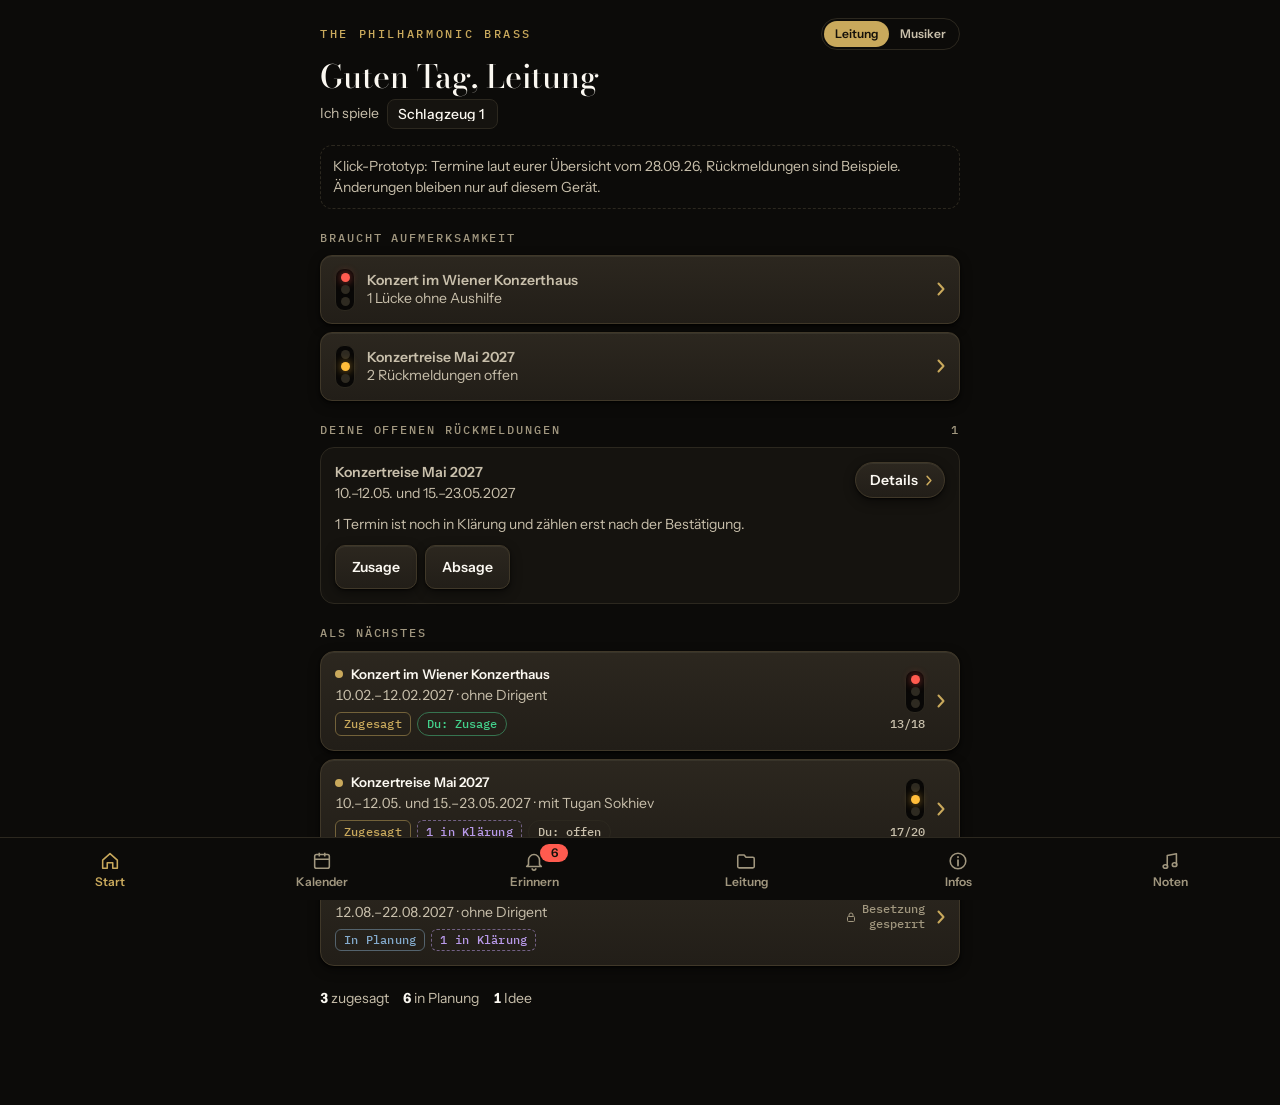
==== index.html @ 1fa4d4c0 "Release v7: Login-Beta unter /beta/, Service Worker lässt Beta unberührt - beta/: Ensemble-App mit A" ====
<!doctype html>
<html lang="de">
<head>
<meta charset="utf-8">
<meta name="viewport" content="width=device-width,initial-scale=1,viewport-fit=cover">
<meta name="theme-color" content="#0c0b09">
<meta name="apple-mobile-web-app-capable" content="yes">
<meta name="mobile-web-app-capable" content="yes">
<meta name="apple-mobile-web-app-status-bar-style" content="black-translucent">
<meta name="apple-mobile-web-app-title" content="TPB">
<link rel="manifest" href="manifest.webmanifest?v=3">
<link rel="apple-touch-icon" href="apple-touch-icon.png?v=3">
<link rel="apple-touch-icon" sizes="180x180" href="apple-touch-icon.png?v=3">
<link rel="apple-touch-icon-precomposed" sizes="180x180" href="apple-touch-icon.png?v=3">
<link rel="icon" type="image/png" sizes="192x192" href="icon-192.png?v=3">
<style>:root{color-scheme:dark;padding-top:env(safe-area-inset-top,0px);padding-bottom:env(safe-area-inset-bottom,0px)}body{margin:0;font:14px system-ui}img{max-width:100%}[hidden]{display:none!important}</style>
<title>TPB Ensemble</title>
<meta name="claude:viewport-fit-sides" content="cover">
<link rel="preconnect" href="https://fonts.googleapis.com">
<link rel="preconnect" href="https://fonts.gstatic.com" crossorigin>
<link rel="stylesheet" href="https://fonts.googleapis.com/css2?family=Bodoni+Moda:ital,opsz,wght@0,6..96,500;0,6..96,700;1,6..96,500&family=IBM+Plex+Mono:wght@500&family=Instrument+Sans:wght@400;500;600&display=swap">
</head>
<body>
<style>
/* Layout: a phone app shell. Large Bodoni title at the top, content as quiet bands,
   a fixed tab bar at the bottom. Gold marks what is fixed, blue what is planned,
   violet what is still in Klärung and locked. Single dark look on purpose: TPB is gold on black. */
:root {
  color-scheme: dark;
  --ink: #0c0b09;
  --band: #15130f;
  --raise: #1d1a15;
  --housing: #080706;
  --rule: #2c281f;
  --text: #fbf8f1;
  --muted: #c8bfab;
  --faint: #a1977f;
  --gold: #c9a95c;
  --gold-hi: #d8ae3d;
  --on-gold: #15110a;
  --plan: #84abcd;
  --idee: #b3aa97;
  --klaer: #b99aea;
  --st-rot: #ff5b4f;
  --st-gelb: #ffbd3a;
  --st-gruen: #43d18c;
  --lamp-off: #2e2a21;
  --scrim: rgba(5, 4, 3, 0.72);
  --font-display: "Bodoni Moda", "Bodoni 72", Didot, Georgia, serif;
  --font-ui: "Instrument Sans", system-ui, -apple-system, "Segoe UI", sans-serif;
  --font-data: "IBM Plex Mono", ui-monospace, "SF Mono", Menlo, monospace;
  --step--2: 0.75rem;
  --step--1: 0.875rem;
  --step-0: 1rem;
  --step-1: 1.125rem;
  --step-2: 1.5rem;
  --step-3: 2rem;
}
html, body { background: var(--ink); }
body {
  color: var(--text);
  font-family: var(--font-ui);
  font-size: var(--step-0);
  line-height: 1.5;
  padding-left: max(16px, env(safe-area-inset-left, 0px));
  padding-right: max(16px, env(safe-area-inset-right, 0px));
  padding-block: 0 calc(88px + env(safe-area-inset-bottom, 0px));
  -webkit-font-smoothing: antialiased;
  -webkit-tap-highlight-color: transparent;
}
body::before { content: ""; position: fixed; inset: 0 0 auto; height: env(safe-area-inset-top, 0px); z-index: 10; background: var(--ink); }
.wrap { max-width: 40rem; margin-inline: auto; }
a { color: var(--gold-hi); text-underline-offset: 2px; }
button { font-family: inherit; }
:focus-visible { outline: 2px solid var(--gold); outline-offset: 2px; }

/* Top */
.top { display: grid; gap: 4px; padding-block: 18px 6px; }
.top-row { display: flex; align-items: center; justify-content: space-between; gap: 12px; }
.eyebrow { margin: 0; font: 500 var(--step--2)/1.2 var(--font-data); letter-spacing: 0.22em; text-transform: uppercase; color: var(--gold); }
.roles { display: inline-flex; padding: 2px; border: 1px solid var(--rule); border-radius: 999px; }
.roles button { appearance: none; border: 0; background: none; color: var(--muted); font: 600 0.75rem/1 var(--font-ui); padding: 7px 11px; border-radius: 999px; cursor: pointer; }
.roles button[aria-pressed="true"] { background: var(--gold); color: var(--on-gold); }
.top h1 { margin: 6px 0 0; font-family: var(--font-display); font-weight: 500; font-size: var(--step-3); line-height: 1.08; text-wrap: balance; }
.me { display: flex; align-items: center; gap: 8px; color: var(--muted); font-size: var(--step--1); }
.me select { appearance: none; border: 1px solid var(--rule); border-radius: 8px; background: var(--band); color: var(--text); font: 500 var(--step--1)/1 var(--font-ui); padding: 7px 10px; }
.back { appearance: none; border: 0; background: none; color: var(--gold); font: 600 var(--step--1)/1 var(--font-ui); padding: 8px 0; cursor: pointer; justify-self: start; }

/* Blocks */
.screen { display: grid; gap: 22px; padding-block: 10px 8px; }
.sec { display: grid; gap: 10px; }
.sec-h { margin: 0; display: flex; align-items: baseline; justify-content: space-between; gap: 10px; font: 500 var(--step--2)/1.2 var(--font-data); letter-spacing: 0.16em; text-transform: uppercase; color: var(--faint); }
.note { margin: 0; color: var(--muted); font-size: var(--step--1); }
.banner { margin: 0; padding: 10px 12px; border: 1px dashed var(--rule); border-radius: 12px; color: var(--muted); font-size: var(--step--1); }
.tally { margin: 0; display: flex; flex-wrap: wrap; gap: 6px 14px; color: var(--muted); font-size: var(--step--1); }
.tally b { color: var(--text); font-variant-numeric: tabular-nums; }

/* Chips and dots */
.dot { display: inline-block; width: 8px; height: 8px; border-radius: 50%; flex: none; }
.dot.zugesagt { background: var(--gold); }
.dot.planung { background: var(--plan); }
.dot.idee { background: transparent; border: 1.5px solid var(--idee); width: 7px; height: 7px; }
.dot.klaer { background: var(--klaer); }
.chip { display: inline-flex; align-items: center; gap: 6px; padding: 4px 8px; border-radius: 6px; border: 1px solid var(--rule); font: 500 var(--step--2)/1 var(--font-data); letter-spacing: 0.02em; color: var(--muted); white-space: nowrap; }
.chip.zugesagt { color: var(--gold); border-color: color-mix(in srgb, var(--gold) 45%, var(--rule)); }
.chip.planung { color: var(--plan); border-color: color-mix(in srgb, var(--plan) 45%, var(--rule)); }
.chip.idee { color: var(--idee); border-style: dashed; }
.chip.klaer { color: var(--klaer); border-color: color-mix(in srgb, var(--klaer) 50%, var(--rule)); border-style: dashed; }
.legend { margin: 0; padding: 0; list-style: none; display: flex; flex-wrap: wrap; gap: 6px 14px; color: var(--muted); font-size: 0.75rem; }
.legend li { display: inline-flex; align-items: center; gap: 6px; }

/* Ampel (shared look with the To-do-Map) */
.housing { display: inline-grid; gap: 3px; justify-items: center; width: 18px; padding: 4px 0; border-radius: 9px; background: var(--housing); border: 1px solid var(--rule); flex: none; }
.lamp { width: 9px; height: 9px; border-radius: 50%; background: var(--lamp-off); }
.housing.rot .l-rot { background: var(--st-rot); box-shadow: 0 0 8px color-mix(in srgb, var(--st-rot) 65%, transparent); }
.housing.gelb .l-gelb { background: var(--st-gelb); box-shadow: 0 0 8px color-mix(in srgb, var(--st-gelb) 65%, transparent); }
.housing.gruen .l-gruen { background: var(--st-gruen); box-shadow: 0 0 8px color-mix(in srgb, var(--st-gruen) 65%, transparent); }
.housing.big { width: 26px; gap: 5px; padding: 6px 0; border-radius: 13px; }
.housing.big .lamp { width: 13px; height: 13px; }

/* Project cards */
.list { display: grid; gap: 8px; }
.pcard {
  appearance: none; width: 100%; text-align: left; color: inherit; cursor: pointer;
  display: grid; grid-template-columns: minmax(0, 1fr) auto; gap: 12px; align-items: center;
  padding: 14px; background: var(--band); border: 1px solid var(--rule); border-radius: 14px;
}
.pcard.s-idee { background: transparent; border-style: dashed; }
.pc-title { display: flex; align-items: center; gap: 8px; font-weight: 600; line-height: 1.3; }
.pc-date { display: block; margin-top: 3px; color: var(--muted); font-size: var(--step--1); font-variant-numeric: tabular-nums; }
.pc-tags { display: flex; flex-wrap: wrap; gap: 6px; margin-top: 8px; }
.pc-side { display: grid; justify-items: end; gap: 4px; color: var(--muted); font: 500 0.75rem/1.2 var(--font-data); font-variant-numeric: tabular-nums; text-align: right; }
.lock { display: inline-flex; align-items: center; gap: 5px; color: var(--faint); font: 500 0.75rem/1.2 var(--font-data); }
.lock svg { flex: none; }

/* Attention rows */
.alert {
  appearance: none; width: 100%; text-align: left; color: inherit; cursor: pointer;
  display: grid; grid-template-columns: auto minmax(0, 1fr); gap: 12px; align-items: center;
  padding: 12px 14px; background: var(--band); border: 1px solid var(--rule); border-radius: 12px;
}
.alert b { display: block; font-weight: 600; }
.alert span { color: var(--muted); font-size: var(--step--1); }

/* Filters */
.filters { display: flex; flex-wrap: wrap; gap: 8px; }
.fchip { appearance: none; border: 1px solid var(--rule); border-radius: 999px; background: none; color: var(--muted); font: 500 var(--step--1)/1 var(--font-ui); padding: 9px 13px; cursor: pointer; }
.fchip[aria-pressed="true"] { border-color: var(--gold); color: var(--text); background: color-mix(in srgb, var(--gold) 14%, transparent); }
.year { margin: 6px 0 0; font-family: var(--font-display); font-size: var(--step-2); font-weight: 500; }

/* Detail */
.meta { margin: 0; display: flex; flex-wrap: wrap; gap: 6px 12px; align-items: center; color: var(--muted); font-size: var(--step--1); }
.panel { display: grid; gap: 12px; padding: 16px; background: var(--band); border: 1px solid var(--rule); border-radius: 14px; }
.staff { display: grid; grid-template-columns: auto minmax(0, 1fr); gap: 14px; align-items: center; }
.staff b { display: block; font-family: var(--font-display); font-size: var(--step-1); font-weight: 500; }
.staff span { color: var(--muted); font-size: var(--step--1); }
.locked { border-style: dashed; }
.locked p { margin: 0; color: var(--muted); font-size: var(--step--1); }
.btn { appearance: none; border: 1px solid var(--rule); border-radius: 10px; background: none; color: var(--text); font: 600 var(--step--1)/1 var(--font-ui); padding: 13px 16px; cursor: pointer; }
.btn.primary { background: var(--gold); border-color: var(--gold); color: var(--on-gold); }
.btn.klaer { border-color: color-mix(in srgb, var(--klaer) 60%, var(--rule)); color: var(--klaer); }
.btn.small { padding: 9px 12px; font-size: 0.75rem; }
.btn[aria-pressed="true"].yes { background: var(--st-gruen); border-color: var(--st-gruen); color: var(--on-gold); }
.btn[aria-pressed="true"].no { background: var(--st-rot); border-color: var(--st-rot); color: var(--on-gold); }
.btns { display: flex; flex-wrap: wrap; gap: 8px; }

.days { list-style: none; margin: 0; padding: 0; border: 1px solid var(--rule); border-radius: 14px; overflow: hidden; }
.day { display: grid; grid-template-columns: 5.4rem minmax(0, 1fr); gap: 4px 12px; padding: 12px 14px; }
.day + .day { border-top: 1px solid var(--rule); }
.day-date { color: var(--muted); font: 500 0.75rem/1.4 var(--font-data); font-variant-numeric: tabular-nums; }
.day-body { min-width: 0; }
.day-type { display: block; color: var(--faint); font: 500 0.75rem/1.3 var(--font-data); letter-spacing: 0.14em; text-transform: uppercase; }
.day-text { display: block; font-weight: 500; overflow-wrap: anywhere; }
.day-place { display: block; color: var(--muted); font-size: var(--step--1); overflow-wrap: anywhere; }
.day.is-konzert .day-type { color: var(--gold); }
.day.is-klaer { background: color-mix(in srgb, var(--klaer) 8%, transparent); }
.day.is-klaer .day-type, .day.is-klaer .day-place { color: var(--klaer); }
.day .btn { margin-top: 8px; }

.reg { display: grid; gap: 0; border: 1px solid var(--rule); border-radius: 14px; overflow: hidden; }
.reg-h { margin: 0; padding: 9px 14px; background: var(--raise); color: var(--muted); font: 500 var(--step--2)/1.2 var(--font-data); letter-spacing: 0.14em; text-transform: uppercase; display: flex; justify-content: space-between; }
.seat { appearance: none; width: 100%; border: 0; border-top: 1px solid var(--rule); background: none; color: inherit; text-align: left; display: grid; grid-template-columns: minmax(0, 1fr) auto; gap: 10px; align-items: center; padding: 9px 14px; font: inherit; }
button.seat { cursor: pointer; }
.seat.mine { background: color-mix(in srgb, var(--gold) 8%, transparent); }
.seat-name { font-weight: 500; }
.seat-sub { display: block; color: var(--muted); font-size: 0.75rem; }
.pill { display: inline-flex; align-items: center; gap: 6px; padding: 5px 9px; border-radius: 999px; border: 1px solid var(--rule); font: 500 0.75rem/1 var(--font-data); white-space: nowrap; }
.pill.ja { color: var(--st-gruen); border-color: color-mix(in srgb, var(--st-gruen) 45%, var(--rule)); }
.pill.nein { color: var(--st-rot); border-color: color-mix(in srgb, var(--st-rot) 45%, var(--rule)); }
.pill.offen { color: var(--muted); }
.pill.sub { color: var(--st-gelb); border-color: color-mix(in srgb, var(--st-gelb) 45%, var(--rule)); }

/* Rows for Rückmeldung / Erinnerungen */
.rrow { display: grid; gap: 10px; padding: 14px; background: var(--band); border: 1px solid var(--rule); border-radius: 14px; }
.rrow-h { display: grid; grid-template-columns: minmax(0, 1fr) auto; gap: 10px; align-items: start; }
.rrow-h b { display: block; font-weight: 600; }
.rrow-h span { color: var(--muted); font-size: var(--step--1); }
.link { appearance: none; border: 0; background: none; color: var(--gold); font: 600 var(--step--1)/1.2 var(--font-ui); padding: 4px 0; cursor: pointer; text-align: left; }

/* Infos and Noten */
.links { display: grid; border: 1px solid var(--rule); border-radius: 14px; overflow: hidden; }
.links > * { display: grid; gap: 2px; padding: 13px 14px; color: inherit; text-decoration: none; }
.links > * + * { border-top: 1px solid var(--rule); }
.links b { font-weight: 600; }
.links span { color: var(--muted); font-size: var(--step--1); }
.links a b { color: var(--gold-hi); }
.score { display: grid; grid-template-columns: minmax(0, 1fr) auto; gap: 10px; align-items: center; padding: 13px 14px; opacity: 0.7; }
.score + .score { border-top: 1px solid var(--rule); }
.steps { margin: 0; padding-left: 20px; display: grid; gap: 4px; color: var(--muted); font-size: var(--step--1); }

/* Tab bar */
.tabbar {
  position: fixed; left: 0; right: 0; bottom: 0; z-index: 15;
  display: grid; grid-template-columns: repeat(5, minmax(0, 1fr));
  background: var(--ink); border-top: 1px solid var(--rule);
  padding-top: 6px;
  padding-bottom: calc(6px + env(safe-area-inset-bottom, 0px));
  padding-left: max(8px, env(safe-area-inset-left, 0px));
  padding-right: max(8px, env(safe-area-inset-right, 0px));
}
.tab { appearance: none; border: 0; background: none; color: var(--faint); display: grid; justify-items: center; gap: 3px; padding: 6px 2px; font: 600 0.75rem/1.1 var(--font-ui); letter-spacing: 0.02em; cursor: pointer; position: relative; }
.tab[aria-current="page"] { color: var(--gold); }
.tab svg { width: 22px; height: 22px; }
.badge { position: absolute; top: 0; left: calc(50% + 6px); min-width: 18px; height: 18px; padding: 0 5px; border-radius: 9px; background: var(--st-rot); color: var(--on-gold); font: 600 0.75rem/18px var(--font-ui); text-align: center; }

/* Sheet and toast */
.scrim { position: fixed; inset: 0; z-index: 20; background: var(--scrim); }
.sheet {
  position: fixed; left: 0; right: 0; bottom: 0; z-index: 21; max-height: 86vh; overflow-y: auto;
  background: var(--raise); border-top: 1px solid var(--gold); border-radius: 16px 16px 0 0;
  padding-top: 18px; padding-bottom: calc(18px + env(safe-area-inset-bottom, 0px));
  padding-left: max(16px, env(safe-area-inset-left, 0px)); padding-right: max(16px, env(safe-area-inset-right, 0px));
}
.sheet-inner { max-width: 36rem; margin-inline: auto; display: grid; gap: 14px; }
.sheet h2 { margin: 0; font-family: var(--font-display); font-weight: 500; font-size: var(--step-2); line-height: 1.15; }
.sheet .btns { flex-direction: column; }
.sheet .btn { width: 100%; text-align: center; }
.fld { display: grid; gap: 6px; }
.fld label { color: var(--muted); font: 500 var(--step--2)/1.2 var(--font-data); letter-spacing: 0.14em; text-transform: uppercase; }
.fld input { width: 100%; box-sizing: border-box; border: 1px solid var(--rule); border-radius: 10px; background: var(--ink); color: var(--text); font: 400 1rem/1.4 var(--font-ui); padding: 11px 12px; }
.toast { position: fixed; left: 50%; bottom: calc(92px + env(safe-area-inset-bottom, 0px)); z-index: 30; transform: translateX(-50%); width: max-content; max-width: calc(100% - 32px); padding: 11px 15px; border-radius: 10px; background: var(--text); color: var(--ink); font-size: var(--step--1); font-weight: 500; }

/* v2 · F-005/F-006: Was man antippen kann, liegt erhaben mit Schatten und goldenem Pfeil.
   Was nur informiert, liegt flach. Beim Drücken gibt die Fläche sichtbar nach. */
:root {
  --tap: #221e18;
  --tap-hi: #2c271f;
  --tap-edge: #403829;
  --lift: inset 0 1px 0 rgba(255, 240, 210, 0.06), 0 1px 2px rgba(0, 0, 0, 0.7), 0 4px 12px rgba(0, 0, 0, 0.45);
  --press: inset 0 2px 4px rgba(0, 0, 0, 0.55);
  --chev: url("data:image/svg+xml,%3Csvg xmlns='http://www.w3.org/2000/svg' viewBox='0 0 8 14'%3E%3Cpath d='M1.5 1.5 6.5 7l-5 5.5' fill='none' stroke='black' stroke-width='2' stroke-linecap='round' stroke-linejoin='round'/%3E%3C/svg%3E");
}
.pcard, .alert, button.seat, .links > .row, .tile, .back, .link, .btn, .fchip {
  -webkit-user-select: none; user-select: none; touch-action: manipulation;
  transition: transform 0.08s ease, box-shadow 0.12s ease, background 0.12s ease;
}
.pcard, .alert, .tile {
  background: linear-gradient(180deg, var(--tap-hi), var(--tap));
  border-color: var(--tap-edge);
  box-shadow: var(--lift);
}
.pcard.s-idee { background: linear-gradient(180deg, var(--tap-hi), var(--tap)); border-color: var(--idee); }
.pcard { grid-template-columns: minmax(0, 1fr) auto 8px; }
.alert { grid-template-columns: auto minmax(0, 1fr) 8px; }
button.seat { grid-template-columns: minmax(0, 1fr) auto 8px; background: linear-gradient(180deg, color-mix(in srgb, var(--tap-hi) 70%, transparent), transparent); }
.pcard::after, .alert::after, button.seat::after, .links > .row::after, .tile::after, .link::after {
  content: ""; width: 8px; height: 14px; justify-self: end; align-self: center; flex: none;
  background: var(--gold);
  -webkit-mask: var(--chev) center / contain no-repeat; mask: var(--chev) center / contain no-repeat;
}
.pcard:active, .alert:active, .tile:active, .back:active, .link:active, .btn:active, .fchip:active {
  transform: translateY(1px) scale(0.985);
  box-shadow: var(--press);
  background: var(--tap);
}
button.seat:active, .links > .row:active { background: var(--tap); box-shadow: var(--press); }

/* Zurück: eigene Taste, groß genug für den Daumen */
.back {
  display: inline-flex; align-items: center; gap: 8px; min-height: 44px; margin: 4px 0 2px;
  padding: 0 18px 0 12px; border: 1px solid var(--tap-edge); border-radius: 999px;
  background: linear-gradient(180deg, var(--tap-hi), var(--tap)); box-shadow: var(--lift);
  color: var(--text); font: 600 var(--step-0)/1 var(--font-ui);
}
.back svg { width: 18px; height: 18px; color: var(--gold); flex: none; }

/* Knöpfe */
.btn { background: linear-gradient(180deg, var(--tap-hi), var(--tap)); border-color: var(--tap-edge); box-shadow: var(--lift); min-height: 44px; }
.btn.primary { background: linear-gradient(180deg, var(--gold-hi), var(--gold)); border-color: var(--gold-hi); }
.btn.primary:active { background: var(--gold); }
.btn.small { min-height: 36px; }
.fchip { background: linear-gradient(180deg, var(--tap-hi), var(--tap)); border-color: var(--tap-edge); box-shadow: var(--lift); min-height: 40px; }
.link {
  display: inline-flex; align-items: center; gap: 8px; min-height: 36px; padding: 0 12px 0 14px;
  border: 1px solid var(--tap-edge); border-radius: 999px;
  background: linear-gradient(180deg, var(--tap-hi), var(--tap)); box-shadow: var(--lift);
  color: var(--text); white-space: nowrap;
}
.link::after { width: 6px; height: 11px; }

/* Reine Anzeige bleibt flach */
.panel, .rrow { box-shadow: none; }
.links > div { background: transparent; }
.links > div b { color: var(--muted); }

/* Zeilen in Listen, die etwas öffnen */
.links > .row {
  appearance: none; width: 100%; border: 0; text-align: left; cursor: pointer; font: inherit; color: inherit;
  grid-template-columns: minmax(0, 1fr) 8px; align-items: center; gap: 12px;
  background: linear-gradient(180deg, var(--tap-hi), var(--tap));
}
.links > .row > span { display: grid; gap: 2px; min-width: 0; }
.links > .row b { color: var(--gold-hi); }
.links > * + .row, .links > .row + * { border-top: 1px solid var(--tap-edge); }

/* F-007: Leitung mit fünf Sparten */
.tiles { display: grid; gap: 10px; }
.tile {
  appearance: none; width: 100%; text-align: left; color: inherit; cursor: pointer; font: inherit;
  display: grid; grid-template-columns: 40px minmax(0, 1fr) 8px; gap: 14px; align-items: center;
  padding: 14px; border: 1px solid var(--tap-edge); border-radius: 14px;
}
.tile-ico { width: 40px; height: 40px; border-radius: 11px; display: grid; place-items: center; background: var(--housing); border: 1px solid var(--rule); color: var(--gold); }
.tile-ico svg { width: 22px; height: 22px; }
.tile b { display: block; font-weight: 600; line-height: 1.3; }
.tile .tile-sub { display: block; color: var(--muted); font-size: var(--step--1); line-height: 1.35; margin-top: 2px; }
.tile .tile-count { display: block; margin-top: 6px; color: var(--faint); font: 500 0.75rem/1.2 var(--font-data); letter-spacing: 0.04em; }
.files { list-style: none; margin: 0; padding: 0; border: 1px solid var(--rule); border-radius: 14px; overflow: hidden; }
.file { display: grid; grid-template-columns: auto minmax(0, 1fr); gap: 12px; align-items: center; padding: 12px 14px; }
.file + .file { border-top: 1px solid var(--rule); }
.file b { display: block; font-weight: 500; overflow-wrap: anywhere; }
.file span.sub { display: block; color: var(--faint); font-size: 0.75rem; }
.ftype { min-width: 38px; padding: 4px 0; border-radius: 6px; border: 1px solid var(--rule); color: var(--muted); font: 500 0.75rem/1 var(--font-data); letter-spacing: 0.08em; text-align: center; }
.stage { display: inline-flex; align-items: center; gap: 6px; }
.stage.intern { color: var(--klaer); }
.stage.ensemble { color: var(--st-gruen); }

/* F-002: Werkzeuge direkt in der App */
.toolframe {
  display: block; box-sizing: border-box;
  width: calc(100% + 2 * max(16px, env(safe-area-inset-left, 0px)));
  margin-inline: calc(-1 * max(16px, env(safe-area-inset-left, 0px)));
  height: calc(100dvh - 230px - env(safe-area-inset-top, 0px) - env(safe-area-inset-bottom, 0px)); min-height: 420px;
  border: 0; border-block: 1px solid var(--rule); background: var(--ink);
}
@media (min-width: 41rem) { .toolframe { width: 100%; margin-inline: 0; border: 1px solid var(--rule); border-radius: 14px; } }

/* v4 · F-014: Tab-Beschriftung wächst nur begrenzt mit, damit alle Tabs passen */
.tab { font-size: 12px; letter-spacing: 0; padding-inline: 0; }
.tabbar { padding-left: max(4px, env(safe-area-inset-left, 0px)); padding-right: max(4px, env(safe-area-inset-right, 0px)); }
.panel > p { margin: 0; }
.panel > p b { font-weight: 600; }
.fsbtns .fchip { flex: 1 1 0; text-align: center; padding-inline: 8px; }
.fsbtns .fchip span { display: block; font-family: var(--font-display); line-height: 1; margin-bottom: 4px; color: var(--gold); }

@media (prefers-reduced-motion: reduce) { * { transition: none !important; animation: none !important; } }
</style>

<div class="wrap" id="app"></div>
<nav class="tabbar" id="tabbar" aria-label="Hauptmenü"></nav>
<div class="scrim" id="scrim" hidden></div>
<div class="sheet" id="sheet" role="dialog" aria-modal="true" aria-labelledby="sheet-title" hidden><div class="sheet-inner" id="sheet-inner"></div></div>
<div class="toast" id="toast" role="status" aria-live="polite" hidden></div>

<script>
(function () {
  "use strict";

  var KEY = "tpb-prototyp-1";

  /* ---------- Besetzung: bis zu 20 Plätze ---------- */
  var SEATS = [];
  function addSeats(reg, n, prefix) {
    if (!n) { SEATS.push({ id: prefix, reg: reg, label: reg }); return; }
    for (var i = 1; i <= n; i++) SEATS.push({ id: prefix + i, reg: reg, label: reg + " " + i });
  }
  addSeats("Trompete", 6, "trp");
  addSeats("Horn", 4, "hr");
  addSeats("Posaune", 3, "pos");
  addSeats("Tenorhorn", 0, "thr");
  addSeats("Tuba", 2, "tb");
  addSeats("Pauke", 0, "pk");
  addSeats("Schlagzeug", 3, "sz");
  var SEAT = {};
  SEATS.forEach(function (s) { SEAT[s.id] = s; });
  var ALL = SEATS.map(function (s) { return s.id; });
  var REGS = ["Trompete", "Horn", "Posaune", "Tenorhorn", "Tuba", "Pauke", "Schlagzeug"];
  var REG_SHORT = { Trompete: "Trp", Horn: "Hr", Posaune: "Pos", Tenorhorn: "Thr", Tuba: "Tb", Pauke: "Pk", Schlagzeug: "Schlgz." };

  /* ---------- F-001/F-002: Werkzeuge, öffnen sich in der App ----------
     Adresse eintragen, sobald sie feststeht (z. B. "https://leouli23.github.io/<Repository>/"). */
  var TOOLS = [
    { id: "buehne", title: "Bühnenplaner", sub: "Bühnenpläne je Programm", url: "https://leouli23.github.io/TPB-B-hnenplan/" },
    { id: "instr", title: "Instrumentenübersicht", sub: "Schlagwerk-Disposition je Stück, wächst mit dem Notenarchiv", url: "https://leouli23.github.io/Untertitel-Studio/",
      /* F-012: Nach dem Umbenennen des Repositorys gilt automatisch die neue Adresse */
      urls: ["https://leouli23.github.io/TPB-Schlagwerk-Disposition/", "https://leouli23.github.io/Untertitel-Studio/"] }
  ];
  function resolveTools() {
    TOOLS.forEach(function (t) {
      if (!t.urls || !window.fetch) return;
      (function next(i) {
        if (i >= t.urls.length) return;
        fetch(t.urls[i], { method: "HEAD", cache: "no-store" }).then(function (res) {
          if (res.ok) { t.url = t.urls[i]; } else { next(i + 1); }
        }).catch(function () { /* nicht erreichbar: bisherige Adresse bleibt */ });
      })(0);
    });
  }
  function toolById(id) { return TOOLS.filter(function (t) { return t.id === id; })[0]; }

  /* ---------- F-007: Leitung mit fünf Sparten ----------
     Stufe "intern" sieht nur die Leitung, Stufe "ensemble" sehen alle Musiker.
     Die Einträge sind Beispiele; Hochladen und Freigeben kommen mit dem Login (Supabase). */
  var SPARTEN = [
    { id: "vorstand", title: "Vorstand", sub: "Verein, Verträge, Grundsatzentscheidungen",
      icon: '<path d="M12 3l8 4H4z M5 9h14M6 9v8M10 9v8M14 9v8M18 9v8M4 20h16" fill="none" stroke="currentColor" stroke-width="1.6" stroke-linejoin="round"/>',
      files: [
        { t: "PDF", n: "Protokolle der Leitungssitzungen", s: "intern" },
        { t: "DOK", n: "Verträge und Vereinbarungen", s: "intern" },
        { t: "PDF", n: "Ensemble-Regeln und Ansprechpartner", s: "ensemble" }
      ] },
    { id: "medien", title: "Medien & Social Media", sub: "Online-Präsenz, Presse, Fotos und Videos",
      icon: '<rect x="3" y="6" width="18" height="13" rx="2" fill="none" stroke="currentColor" stroke-width="1.6"/><circle cx="12" cy="12.5" r="3.5" fill="none" stroke="currentColor" stroke-width="1.6"/><path d="M8 6l1.5-2h5L16 6" fill="none" stroke="currentColor" stroke-width="1.6" stroke-linejoin="round"/>',
      files: [
        { t: "DOK", n: "Redaktionsplan Social Media", s: "intern" },
        { t: "LINK", n: "Pressefotos, Originale", s: "intern" },
        { t: "LINK", n: "Fotos und Videos zum Teilen", s: "ensemble" },
        { t: "PDF", n: "Leitfaden: Posten für TPB", s: "ensemble" }
      ] },
    { id: "finanzen", title: "Finanzen", sub: "Budget, Gagen, Abrechnungen",
      icon: '<rect x="3" y="6" width="18" height="12" rx="2" fill="none" stroke="currentColor" stroke-width="1.6"/><circle cx="12" cy="12" r="2.6" fill="none" stroke="currentColor" stroke-width="1.6"/><path d="M6 9.5v5M18 9.5v5" fill="none" stroke="currentColor" stroke-width="1.6" stroke-linecap="round"/>',
      files: [
        { t: "DOK", n: "Budget je Projekt", s: "intern" },
        { t: "DOK", n: "Gagenübersicht", s: "intern" },
        { t: "PDF", n: "Reisekosten: Formular und Fristen", s: "ensemble" }
      ] },
    { id: "reise", title: "Reiseleitung & Tourneeplanung", sub: "Reisen, Hotels, Abfahrten, Tourpläne",
      icon: '<path d="M3 14l18-7-6 13-3-5z M12 15l9-8" fill="none" stroke="currentColor" stroke-width="1.6" stroke-linejoin="round"/>',
      files: [
        { t: "DOK", n: "Hotel- und Reiseangebote", s: "intern" },
        { t: "PDF", n: "Tourplan mit Abfahrts- und Hoteldaten", s: "ensemble" },
        { t: "PDF", n: "Treffpunkte und Abfahrtszeiten", s: "ensemble" }
      ] },
    { id: "musik", title: "Musikalische Leitung", sub: "Programm, Besetzung, Proben",
      icon: '<path d="M9 18V6l10-2v12" fill="none" stroke="currentColor" stroke-width="1.6" stroke-linejoin="round"/><ellipse cx="7" cy="18" rx="2.5" ry="2" fill="none" stroke="currentColor" stroke-width="1.6"/><ellipse cx="17" cy="16" rx="2.5" ry="2" fill="none" stroke="currentColor" stroke-width="1.6"/>',
      files: [
        { t: "DOK", n: "Programmplanung und Besetzungswünsche", s: "intern" },
        { t: "PDF", n: "Probenpläne", s: "ensemble" },
        { t: "PDF", n: "Hinweise zu Programm und Stücken", s: "ensemble" }
      ] }
  ];
  function sparteById(id) { return SPARTEN.filter(function (s) { return s.id === id; })[0]; }

  function respAll(seats, over) {
    var r = {};
    seats.forEach(function (id) { r[id] = { r: "ja" }; });
    Object.keys(over || {}).forEach(function (id) { r[id] = over[id]; });
    return r;
  }
  function without(list, ids) { return list.filter(function (x) { return ids.indexOf(x) < 0; }); }

  /* ---------- Termine laut Übersicht vom 28.09.26 ---------- */
  function seed() {
    var p2seats = without(ALL, ["trp6", "sz3"]);
    return [
      { id: "p1", title: "Aufnahme in Berlin", status: "zugesagt", start: "2026-11-30", end: "2026-12-02", conductor: "mit Tugan Sokhiev", seats: ALL.slice(),
        resp: respAll(ALL, { hr3: { r: "nein", sub: "zugesagt" }, pos2: { r: "offen" }, sz3: { r: "offen" } }),
        days: [
          { d: "2026-11-30", e: "2026-12-01", type: "reise", text: "Anreise nach Berlin" },
          { d: "2026-11-30", t: "ab 18 Uhr", type: "aufnahme", text: "Aufnahmen, nur Trompeten", place: "Teldex Studio Berlin" },
          { d: "2026-12-01", t: "ab 10 Uhr", type: "aufnahme", text: "Aufnahmen mit Tugan Sokhiev, open End", place: "Teldex Studio Berlin" },
          { d: "2026-12-02", type: "reise", text: "Rückreise ab Berlin" }
        ] },
      { id: "p2", title: "Konzert im Wiener Konzerthaus", status: "zugesagt", start: "2027-02-10", end: "2027-02-12", conductor: "ohne Dirigent", seats: p2seats,
        resp: respAll(p2seats, { trp4: { r: "nein", sub: "angefragt" }, tb2: { r: "nein" }, hr2: { r: "offen" }, thr: { r: "offen" }, sz2: { r: "offen" } }),
        days: [
          { d: "2027-02-10", type: "reise", text: "Anreise nach Wien" },
          { d: "2027-02-10", t: "ab 13 Uhr", type: "probe", text: "Probe", place: "Wien" },
          { d: "2027-02-11", t: "vormittags", type: "probe", text: "Probe", place: "Wien" },
          { d: "2027-02-11", t: "18–19 Uhr", type: "probe", text: "Anspielprobe", place: "Wiener Konzerthaus" },
          { d: "2027-02-11", t: "19:30 Uhr", type: "konzert", text: "Konzert", place: "Wiener Konzerthaus" },
          { d: "2027-02-12", type: "reise", text: "Rückreise ab Wien" }
        ] },
      { id: "p3", title: "Konzertreise Mai 2027", status: "zugesagt", start: "2027-05-10", end: "2027-05-23", rangeLabel: "10.–12.05. und 15.–23.05.2027", conductor: "mit Tugan Sokhiev", seats: ALL.slice(),
        resp: respAll(ALL, { sz1: { r: "offen" }, trp2: { r: "offen" }, pk: { r: "nein", sub: "angefragt" } }),
        days: [
          { d: "2027-05-10", type: "reise", text: "Anreise nach Berlin" },
          { d: "2027-05-10", t: "ab 14 Uhr", type: "probe", text: "Probe", place: "Berlin" },
          { d: "2027-05-11", t: "ab 16 Uhr", type: "probe", text: "Probe", place: "Berlin" },
          { d: "2027-05-12", type: "reise", text: "Rückreise ab Berlin" },
          { d: "2027-05-15", type: "reise", text: "Anreise nach Klausenburg" },
          { d: "2027-05-16", type: "konzert", text: "Konzert", place: "Klausenburg" },
          { d: "2027-05-17", type: "reise", text: "Reise nach Wien" },
          { d: "2027-05-18", type: "konzert", text: "Konzert", place: "Graz" },
          { d: "2027-05-19", type: "konzert", text: "Konzert", place: "Madrid" },
          { d: "2027-05-20", type: "konzert", text: "Konzert", place: "Wien, Musikverein" },
          { d: "2027-05-21", type: "konzert", text: "Konzert", confirmed: false },
          { d: "2027-05-22", type: "konzert", text: "Konzert", place: "München" },
          { d: "2027-05-23", type: "reise", text: "Abreise ab München" }
        ] },
      { id: "p4", title: "Sommertour August 2027", status: "planung", start: "2027-08-12", end: "2027-08-22", conductor: "ohne Dirigent", seats: ALL.slice(), resp: {},
        days: [
          { d: "2027-08-12", type: "probe", text: "Proben" },
          { d: "2027-08-13", type: "konzert", text: "Konzert", place: "Reichenau an der Rax" },
          { d: "2027-08-14", type: "konzert", text: "Konzert", place: "Attergauer Kultursommer" },
          { d: "2027-08-15", type: "konzert", text: "Konzert", place: "Theater im Park" },
          { d: "2027-08-16", e: "2027-08-22", type: "konzert", text: "Konzerte", confirmed: false }
        ] },
      { id: "p5", title: "Herbsttour September 2027", status: "planung", start: "2027-09-14", end: "2027-09-27", conductor: "Dirigent offen", seats: ALL.slice(), resp: {},
        hint: "In der Übersicht steht über diesem Block noch „Sommertour August 2027“. China laut Liste 14.09.–26.09., hier vorerst 20.–26.09.",
        days: [
          { d: "2027-09-14", e: "2027-09-15", type: "probe", text: "Proben", confirmed: false },
          { d: "2027-09-16", type: "konzert", text: "Konzert", confirmed: false },
          { d: "2027-09-17", type: "konzert", text: "Konzert", place: "Turin" },
          { d: "2027-09-18", type: "konzert", text: "Konzert", place: "Mailand" },
          { d: "2027-09-19", type: "reise", text: "Flug nach China" },
          { d: "2027-09-20", e: "2027-09-26", type: "konzert", text: "Konzerte", place: "China" },
          { d: "2027-09-27", type: "reise", text: "Rückreise aus China" }
        ] },
      { id: "p6", title: "Japantour 2028", status: "planung", start: "2028-01-27", end: "2028-02-07", conductor: "ohne Dirigent", seats: ALL.slice(), resp: {},
        days: [
          { d: "2028-01-27", e: "2028-01-28", type: "probe", text: "Proben", place: "Berlin" },
          { d: "2028-01-29", type: "reise", text: "Flug nach Japan" },
          { d: "2028-01-30", e: "2028-02-06", type: "konzert", text: "Konzerte", place: "Japan" },
          { d: "2028-02-07", type: "reise", text: "Rückreise aus Japan" }
        ] },
      { id: "p7", title: "Konzertreise April 2028", status: "planung", start: "2028-04-16", end: "2028-04-24", conductor: "Dirigent in Klärung", seats: ALL.slice(), resp: {},
        days: [
          { d: "2028-04-16", e: "2028-04-17", type: "probe", text: "Proben" },
          { d: "2028-04-18", e: "2028-04-23", type: "konzert", text: "Weitere Konzerte", confirmed: false },
          { d: "2028-04-19", type: "konzert", text: "Konzert", place: "Aix-en-Provence" },
          { d: "2028-04-24", type: "reise", text: "Rückreise" }
        ] },
      { id: "p8", title: "Konzertreise Taiwan und Singapur", status: "planung", start: "2028-05-04", end: "2028-05-15", conductor: "Dirigent in Klärung", seats: ALL.slice(), resp: {},
        days: [
          { d: "2028-05-04", e: "2028-05-05", type: "probe", text: "Proben" },
          { d: "2028-05-06", e: "2028-05-14", type: "konzert", text: "Konzerte", place: "Taiwan und Singapur" },
          { d: "2028-05-15", type: "reise", text: "Rückreise" }
        ] },
      { id: "p9", title: "Konzertreise Juni 2028", status: "planung", start: "2028-06-24", end: "2028-07-01", conductor: "Dirigent in Klärung", seats: ALL.slice(), resp: {},
        hint: "Die Übersicht nennt den 31.06. als Ende; hier gilt der 30.06. als letzter Konzerttag.",
        days: [
          { d: "2028-06-24", type: "probe", text: "Proben" },
          { d: "2028-06-25", e: "2028-06-30", type: "konzert", text: "Konzerte", confirmed: false },
          { d: "2028-07-01", type: "reise", text: "Rückreise" }
        ] },
      { id: "p10", title: "Residenz mit Workshops", status: "idee", start: null, end: null, conductor: "", seats: ALL.slice(), resp: {},
        hint: "Mehrtägiges Format mit Konzert und Workshops für junge Bläser; Ort und Zeitraum in Klärung.",
        days: [] }
    ];
  }

  /* ---------- State ---------- */
  function fresh() { return { role: "leitung", me: "sz1", tab: "start", pid: null, view: null, filter: "alle", fs: "1", projects: seed() }; }
  var state;
  try { state = JSON.parse(localStorage.getItem(KEY) || "null"); } catch (e) { state = null; }
  if (!state || !Array.isArray(state.projects)) state = fresh();
  if (!state.fs) state.fs = "1";
  /* Beim Start immer auf der Übersicht des Tabs beginnen */
  state.pid = null;
  state.view = null;
  function save() { try { localStorage.setItem(KEY, JSON.stringify(state)); } catch (e) { /* nur in diesem Fenster */ } }

  /* ---------- F-014: Schriftgröße ----------
     Grundlage ist die Textgröße aus den iPhone-Einstellungen (wo verfügbar),
     darauf kommt die Stufe aus der App. */
  var FS = [["1", "Normal", "1rem"], ["1.15", "Größer", "1.2rem"], ["1.3", "Groß", "1.4rem"]];
  function systemBase() {
    var base = 16;
    try {
      if (window.CSS && CSS.supports && CSS.supports("font", "-apple-system-body")) {
        var d = document.createElement("div");
        d.style.cssText = "position:absolute;visibility:hidden;font:-apple-system-body";
        document.body.appendChild(d);
        var v = parseFloat(getComputedStyle(d).fontSize);
        d.parentNode.removeChild(d);
        if (v > 0) base = v * 16 / 17; /* iPhone-Standard 17 px entspricht 16 px */
      }
    } catch (e) { /* ohne Systemwert bleibt 16 px */ }
    return base;
  }
  function applyFont() {
    var px = Math.min(systemBase() * (parseFloat(state.fs) || 1), 26);
    document.documentElement.style.fontSize = (Math.round(px * 100) / 100) + "px";
  }

  /* ---------- Helpers ---------- */
  var $ = function (s) { return document.querySelector(s); };
  function esc(s) {
    return String(s == null ? "" : s).replace(/[&<>"']/g, function (c) {
      return { "&": "&amp;", "<": "&lt;", ">": "&gt;", '"': "&quot;", "'": "&#39;" }[c];
    });
  }
  var WD = ["So", "Mo", "Di", "Mi", "Do", "Fr", "Sa"];
  function toDate(iso) { var p = iso.split("-"); return new Date(+p[0], +p[1] - 1, +p[2]); }
  function dm(iso) { var p = iso.split("-"); return p[2] + "." + p[1] + "."; }
  function dayLabel(x) { return WD[toDate(x.d).getDay()] + " " + dm(x.d) + (x.e ? "–" + dm(x.e) : ""); }
  function range(p) {
    if (p.rangeLabel) return p.rangeLabel;
    if (!p.start) return "Zeitraum offen";
    return dm(p.start) + "–" + dm(p.end) + p.end.slice(0, 4);
  }
  function todayIso() {
    var t = new Date();
    return t.getFullYear() + "-" + String(t.getMonth() + 1).padStart(2, "0") + "-" + String(t.getDate()).padStart(2, "0");
  }
  var STATUS_LABEL = { zugesagt: "Zugesagt", planung: "In Planung", idee: "Idee" };
  var TYPE_LABEL = { reise: "Reise", probe: "Probe", konzert: "Konzert", aufnahme: "Aufnahme" };
  function byId(id) { return state.projects.filter(function (p) { return p.id === id; })[0]; }
  function sorted() {
    return state.projects.slice().sort(function (a, b) {
      if (!a.start) return 1;
      if (!b.start) return -1;
      return a.start < b.start ? -1 : a.start > b.start ? 1 : 0;
    });
  }
  function upcoming() {
    var t = todayIso();
    return sorted().filter(function (p) { return p.start && p.end >= t; });
  }
  function resp(p, sid) { return (p.resp && p.resp[sid]) || { r: "offen" }; }
  function klaerCount(p) { return p.days.filter(function (d) { return d.confirmed === false; }).length; }
  function staffing(p) {
    if (p.status !== "zugesagt") return { state: "locked" };
    var c = { ja: 0, nein: 0, offen: 0, ang: 0, zu: 0, gaps: 0 };
    p.seats.forEach(function (sid) {
      var r = resp(p, sid);
      if (r.r === "ja") c.ja++;
      else if (r.r === "nein") {
        c.nein++;
        if (r.sub === "zugesagt") c.zu++;
        else if (r.sub === "angefragt") c.ang++;
        else c.gaps++;
      } else c.offen++;
    });
    c.total = p.seats.length;
    c.filled = c.ja + c.zu;
    c.state = c.gaps ? "rot" : (c.offen || c.ang) ? "gelb" : "gruen";
    c.label = c.gaps ? (c.gaps === 1 ? "1 Lücke ohne Aushilfe" : c.gaps + " Lücken ohne Aushilfe")
      : c.offen ? (c.offen === 1 ? "1 Rückmeldung offen" : c.offen + " Rückmeldungen offen")
      : c.ang ? "Aushilfe angefragt" : "Besetzung vollständig";
    return c;
  }
  function housing(st, big) {
    return '<span class="housing ' + st + (big ? " big" : "") + '" aria-hidden="true"><span class="lamp l-rot"></span><span class="lamp l-gelb"></span><span class="lamp l-gruen"></span></span>';
  }
  var LOCK = '<svg width="12" height="12" viewBox="0 0 24 24" aria-hidden="true"><rect x="5" y="11" width="14" height="10" rx="2" fill="none" stroke="currentColor" stroke-width="2"/><path d="M8 11V8a4 4 0 0 1 8 0v3" fill="none" stroke="currentColor" stroke-width="2"/></svg>';
  function seatPill(r) {
    if (r.r === "ja") return '<span class="pill ja">Zusage</span>';
    if (r.r === "nein") {
      if (r.sub === "zugesagt") return '<span class="pill ja">Aushilfe fix</span>';
      if (r.sub === "angefragt") return '<span class="pill sub">Aushilfe angefragt</span>';
      return '<span class="pill nein">Absage</span>';
    }
    return '<span class="pill offen">' + (r.reminded ? "erinnert" : "offen") + "</span>";
  }
  function regSummary(seats) {
    return REGS.map(function (reg) {
      var n = seats.filter(function (sid) { return SEAT[sid].reg === reg; }).length;
      return n ? n + " " + REG_SHORT[reg] : "";
    }).filter(Boolean).join(" · ");
  }
  function myOpen() {
    return upcoming().filter(function (p) { return p.status === "zugesagt" && p.seats.indexOf(state.me) >= 0 && resp(p, state.me).r === "offen"; });
  }
  function openSeatsTotal() {
    var n = 0;
    upcoming().forEach(function (p) {
      if (p.status !== "zugesagt") return;
      p.seats.forEach(function (sid) { var r = resp(p, sid); if (r.r === "offen" || (r.r === "nein" && !r.sub)) n++; });
    });
    return n;
  }

  /* ---------- Pieces ---------- */
  function card(p) {
    var st = staffing(p);
    var k = klaerCount(p);
    var side;
    if (p.status === "zugesagt") {
      side = housing(st.state) + "<span>" + st.filled + "/" + st.total + "</span>";
    } else {
      side = '<span class="lock">' + LOCK + "Besetzung<br>gesperrt</span>";
    }
    var mine = "";
    if (p.status === "zugesagt" && p.seats.indexOf(state.me) >= 0) {
      var r = resp(p, state.me);
      mine = r.r === "ja" ? '<span class="pill ja">Du: Zusage</span>' : r.r === "nein" ? '<span class="pill nein">Du: Absage</span>' : '<span class="pill offen">Du: offen</span>';
    }
    return '<button type="button" class="pcard s-' + p.status + '" data-action="open" data-pid="' + p.id + '">' +
      "<span>" +
        '<span class="pc-title"><i class="dot ' + p.status + '" aria-hidden="true"></i>' + esc(p.title) + "</span>" +
        '<span class="pc-date">' + esc(range(p)) + (p.conductor ? " · " + esc(p.conductor) : "") + "</span>" +
        '<span class="pc-tags"><span class="chip ' + p.status + '">' + STATUS_LABEL[p.status] + "</span>" +
          (k ? '<span class="chip klaer">' + k + " in Klärung</span>" : "") + mine + "</span>" +
      "</span>" +
      '<span class="pc-side">' + side + "</span>" +
    "</button>";
  }
  function legend() {
    return '<ul class="legend">' +
      '<li><i class="dot zugesagt"></i>Zugesagt</li>' +
      '<li><i class="dot planung"></i>In Planung</li>' +
      '<li><i class="dot idee"></i>Idee</li>' +
      '<li><i class="dot klaer"></i>In Klärung, gesperrt</li>' +
    "</ul>";
  }

  /* ---------- F-003: Hinweis zum Installieren, solange die App im Browser läuft ---------- */
  var HINT_KEY = "tpb-install-hint";
  var deferredPrompt = null;
  function isStandalone() {
    try { return navigator.standalone === true || window.matchMedia("(display-mode: standalone)").matches; } catch (e) { return false; }
  }
  function isIOS() {
    var ua = navigator.userAgent || "";
    return /iPhone|iPad|iPod/.test(ua) || (/Macintosh/.test(ua) && navigator.maxTouchPoints > 1);
  }
  function hintDismissed() { try { return localStorage.getItem(HINT_KEY) === "1"; } catch (e) { return false; } }
  function installHint() {
    if (isStandalone() || window.top !== window || hintDismissed()) return "";
    var body;
    if (deferredPrompt) {
      body = "<p>Die App lässt sich direkt installieren, mit dem TPB-Logo auf dem Startbildschirm.</p>" +
        '<div class="btns"><button type="button" class="btn primary" data-action="install">App installieren</button><button type="button" class="btn" data-action="hint-off">Später</button></div>';
    } else if (isIOS()) {
      body = "<p>In Safari unten auf Teilen tippen, dann „Zum Home-Bildschirm“. Kommst du über WhatsApp oder Mail, erst „In Safari öffnen“ wählen.</p>" +
        '<div class="btns"><button type="button" class="btn" data-action="hint-off">Verstanden</button></div>';
    } else {
      return "";
    }
    return '<div class="panel"><p><b>Als App auf den Startbildschirm</b></p>' + body + "</div>";
  }
  window.addEventListener("beforeinstallprompt", function (e) {
    e.preventDefault();
    deferredPrompt = e;
    try { render(); } catch (err) { /* noch nicht bereit */ }
  });

  /* ---------- Screens ---------- */
  function screenStart() {
    var up = upcoming();
    var next = up.filter(function (p) { return p.status !== "idee"; }).slice(0, 3);
    var counts = { zugesagt: 0, planung: 0, idee: 0 };
    state.projects.forEach(function (p) { counts[p.status]++; });
    var html = installHint() + '<p class="banner">Klick-Prototyp: Termine laut eurer Übersicht vom 28.09.26, Rückmeldungen sind Beispiele. Änderungen bleiben nur auf diesem Gerät.</p>';

    if (state.role === "leitung") {
      var alerts = up.filter(function (p) { return p.status === "zugesagt" && staffing(p).state !== "gruen"; });
      html += '<section class="sec"><h2 class="sec-h">Braucht Aufmerksamkeit</h2>';
      html += alerts.length ? '<div class="list">' + alerts.map(function (p) {
        var st = staffing(p);
        return '<button type="button" class="alert" data-action="open" data-pid="' + p.id + '">' + housing(st.state) +
          "<span><b>" + esc(p.title) + "</b><span>" + st.label + "</span></span></button>";
      }).join("") + "</div>" : '<p class="note">Alle zugesagten Projekte sind vollständig besetzt.</p>';
      html += "</section>";
      /* F-015: Die Leitung spielt selbst mit und sagt eigene Termine zu */
      var ownOpen = myOpen();
      if (ownOpen.length) {
        html += '<section class="sec"><h2 class="sec-h">Deine offenen Rückmeldungen<span>' + ownOpen.length + "</span></h2>" + ownOpen.map(respRow).join("") + "</section>";
      }
    } else {
      var open = myOpen();
      html += '<section class="sec"><h2 class="sec-h">Deine offenen Rückmeldungen<span>' + open.length + "</span></h2>";
      html += open.length ? open.map(respRow).join("") : '<p class="note">Du hast auf alles geantwortet.</p>';
      html += "</section>";
    }

    html += '<section class="sec"><h2 class="sec-h">Als Nächstes</h2><div class="list">' + next.map(card).join("") + "</div></section>";
    html += '<p class="tally"><span><b>' + counts.zugesagt + "</b> zugesagt</span><span><b>" + counts.planung + "</b> in Planung</span><span><b>" + counts.idee + "</b> Idee</span></p>";
    return html;
  }

  function screenKalender() {
    var f = state.filter;
    var list = sorted().filter(function (p) { return f === "alle" || p.status === f; });
    var html = '<div class="filters" role="group" aria-label="Filter">' +
      [["alle", "Alle"], ["zugesagt", "Zugesagt"], ["planung", "In Planung"], ["idee", "Idee"]].map(function (x) {
        return '<button type="button" class="fchip" data-action="filter" data-v="' + x[0] + '" aria-pressed="' + (f === x[0]) + '">' + x[1] + "</button>";
      }).join("") + "</div>" + legend();
    var groups = {};
    var order = [];
    list.forEach(function (p) {
      var g = p.start ? p.start.slice(0, 4) : "Ohne Datum";
      if (!groups[g]) { groups[g] = []; order.push(g); }
      groups[g].push(p);
    });
    if (!list.length) html += '<p class="note">Keine Projekte in diesem Filter.</p>';
    order.forEach(function (g) {
      html += '<section class="sec"><h2 class="year">' + g + '</h2><div class="list">' + groups[g].map(card).join("") + "</div></section>";
    });
    return html;
  }

  function respRow(p) {
    var r = resp(p, state.me);
    var k = klaerCount(p);
    return '<div class="rrow"><div class="rrow-h"><span><b>' + esc(p.title) + "</b><span>" + esc(range(p)) + "</span></span>" +
      '<button type="button" class="link" data-action="open" data-pid="' + p.id + '">Details</button></div>' +
      (k ? '<p class="note">' + k + (k === 1 ? " Termin ist" : " Termine sind") + " noch in Klärung und zählen erst nach der Bestätigung.</p>" : "") +
      '<div class="btns"><button type="button" class="btn yes" data-action="respond" data-pid="' + p.id + '" data-v="ja" aria-pressed="' + (r.r === "ja") + '">Zusage</button>' +
      '<button type="button" class="btn no" data-action="respond" data-pid="' + p.id + '" data-v="nein" aria-pressed="' + (r.r === "nein") + '">Absage</button></div></div>';
  }

  function screenMeine() {
    var up = upcoming();
    if (state.role === "musiker") {
      var mine = up.filter(function (p) { return p.status === "zugesagt" && p.seats.indexOf(state.me) >= 0; });
      var planned = up.filter(function (p) { return p.status === "planung"; });
      var html = '<section class="sec"><h2 class="sec-h">Zugesagte Projekte</h2>' + (mine.length ? mine.map(respRow).join("") : '<p class="note">Für deinen Platz steht nichts an.</p>') + "</section>";
      html += '<section class="sec"><h2 class="sec-h">In Planung</h2><p class="note">Hier öffnet sich die Rückmeldung, sobald die Leitung ein Projekt zusagt.</p><div class="list">' + planned.map(card).join("") + "</div></section>";
      return html;
    }
    var html2 = "";
    var withOpen = up.filter(function (p) { return p.status === "zugesagt" && staffing(p).offen; });
    html2 += '<section class="sec"><h2 class="sec-h">Ohne Rückmeldung</h2>';
    html2 += withOpen.length ? withOpen.map(function (p) {
      var ids = p.seats.filter(function (sid) { return resp(p, sid).r === "offen"; });
      var all = ids.every(function (sid) { return resp(p, sid).reminded; });
      return '<div class="rrow"><div class="rrow-h"><span><b>' + esc(p.title) + "</b><span>" + ids.map(function (s) { return SEAT[s].label; }).join(", ") + "</span></span>" +
        '<button type="button" class="link" data-action="open" data-pid="' + p.id + '">Details</button></div>' +
        '<div class="btns"><button type="button" class="btn' + (all ? "" : " primary") + '" data-action="remindall" data-pid="' + p.id + '">' + (all ? "Alle erinnert" : "Alle " + ids.length + " erinnern") + "</button></div></div>";
    }).join("") : '<p class="note">Alle haben sich eingetragen.</p>';
    html2 += "</section>";

    var gaps = [];
    up.forEach(function (p) {
      if (p.status !== "zugesagt") return;
      p.seats.forEach(function (sid) { var r = resp(p, sid); if (r.r === "nein" && !r.sub) gaps.push([p, sid]); });
    });
    html2 += '<section class="sec"><h2 class="sec-h">Lücken ohne Aushilfe</h2>';
    html2 += gaps.length ? gaps.map(function (g) {
      return '<div class="rrow"><div class="rrow-h"><span><b>' + SEAT[g[1]].label + "</b><span>" + esc(g[0].title) + "</span></span></div>" +
        '<div class="btns"><button type="button" class="btn primary" data-action="seatact" data-pid="' + g[0].id + '" data-sid="' + g[1] + '" data-v="sub-ask">Aushilfe anfragen</button></div></div>';
    }).join("") : '<p class="note">Keine offenen Lücken.</p>';
    html2 += "</section>";
    return html2;
  }

  var STAGE_LABEL = { intern: "Intern · nur Leitung", ensemble: "Fürs Ensemble freigegeben" };
  function fileRow(f, extra) {
    return '<li class="file"><span class="ftype">' + f.t + "</span><span><b>" + esc(f.n) + '</b><span class="sub">Beispiel' + (extra ? " · " + esc(extra) : "") + "</span></span></li>";
  }
  var UPLOAD_LOCKED = '<div class="panel locked"><p><span class="lock">' + LOCK + 'Hochladen kommt mit dem Login</span></p>' +
    "<p>Dann kann jede Sparte PDFs, Dokumente und Links ablegen und je Eintrag wählen: intern für die Leitung oder freigegeben fürs Ensemble.</p></div>";

  function screenLeitung() {
    var html = '<p class="note">Alle in der Leitung sehen alle fünf Sparten. Jede Sparte hat eine eigene Ablage mit zwei Stufen: intern für die Leitung und freigegeben fürs Ensemble.</p>';
    html += '<section class="sec"><h2 class="sec-h">Sparten</h2><div class="tiles">' + SPARTEN.map(function (s) {
      var i = s.files.filter(function (f) { return f.s === "intern"; }).length;
      var e = s.files.length - i;
      return '<button type="button" class="tile" data-action="sparte" data-v="' + s.id + '">' +
        '<span class="tile-ico"><svg viewBox="0 0 24 24" aria-hidden="true">' + s.icon + "</svg></span>" +
        "<span><b>" + esc(s.title) + '</b><span class="tile-sub">' + esc(s.sub) + '</span><span class="tile-count">' + i + " intern · " + e + " fürs Ensemble</span></span>" +
        "</button>";
    }).join("") + "</div></section>";
    html += '<p class="banner">Die Einträge in den Sparten sind Beispiele. Hochladen und Freigeben kommen mit Login und Datenbank.</p>';
    return html;
  }

  function screenSparte(s) {
    var html = '<p class="note">' + esc(s.sub) + "</p>";
    ["intern", "ensemble"].forEach(function (st) {
      var list = s.files.filter(function (f) { return f.s === st; });
      html += '<section class="sec"><h2 class="sec-h"><span class="stage ' + st + '">' + STAGE_LABEL[st] + "</span><span>" + list.length + "</span></h2>" +
        (list.length ? '<ul class="files">' + list.map(function (f) { return fileRow(f); }).join("") + "</ul>" : '<p class="note">Noch nichts abgelegt.</p>') + "</section>";
    });
    html += UPLOAD_LOCKED;
    return html;
  }

  function screenTool(t) {
    if (t.url) {
      return '<iframe class="toolframe" src="' + esc(t.url) + '" title="' + esc(t.title) + '" loading="lazy"></iframe>' +
        '<p class="note"><a href="' + esc(t.url) + '" target="_blank" rel="noopener">Im Browser öffnen</a></p>';
    }
    return '<div class="panel locked"><p><span class="lock">' + LOCK + "Adresse fehlt noch</span></p>" +
      "<p>Sobald die Adresse eingetragen ist, öffnet sich der " + esc(t.title) + " hier direkt in der App, mit Zurück-Taste zur Übersicht.</p></div>";
  }

  function screenInfos() {
    var lead = state.role === "leitung";
    var shared = "";
    if (!lead) {
      shared = '<section class="sec"><h2 class="sec-h">Von der Leitung freigegeben</h2><ul class="files">' +
        SPARTEN.map(function (s) {
          return s.files.filter(function (f) { return f.s === "ensemble"; }).map(function (f) { return fileRow(f, s.title); }).join("");
        }).join("") + '</ul><p class="note">Beispiele. Hier erscheint, was eine Sparte fürs Ensemble freigibt.</p></section>';
    }
    var fsSec = '<section class="sec"><h2 class="sec-h">Schriftgröße</h2><div class="filters fsbtns" role="group" aria-label="Schriftgröße">' +
      FS.map(function (f) {
        return '<button type="button" class="fchip" data-action="fs" data-v="' + f[0] + '" aria-pressed="' + (state.fs === f[0]) + '"><span style="font-size:' + f[2] + '">A</span>' + f[1] + "</button>";
      }).join("") + '</div><p class="note">Gilt für dieses Gerät. Zusätzlich übernimmt die App die Textgröße aus den iPhone-Einstellungen (Anzeige &amp; Helligkeit → Textgröße).</p></section>';
    return fsSec + shared + '<section class="sec"><h2 class="sec-h">Infos & Links</h2><div class="links">' +
      TOOLS.map(function (t) {
        return '<button type="button" class="row" data-action="tool" data-v="' + t.id + '"><span><b>' + esc(t.title) + "</b><span>" + esc(t.sub) + "</span></span></button>";
      }).join("") +
      "<div><b>Technik-Rider</b><span>Beispiel: kommt mit dem Ausbau</span></div>" +
      "<div><b>Dresscode</b><span>Beispiel: pflegt die Leitung je Projekt</span></div>" +
      "<div><b>Planungstabellen je Projekt</b><span>Hotel, Reise, Programm; in der echten App hinter dem Login</span></div>" +
      "</div></section>" +
      '<section class="sec"><h2 class="sec-h">Als App installieren</h2><ol class="steps">' +
      "<li>iPhone: Seite in Safari öffnen (Link aus WhatsApp oder Mail erst mit „In Safari öffnen“), unten Teilen tippen, „Zum Home-Bildschirm“ wählen. Dann erscheint das TPB-Logo als App-Symbol.</li>" +
      "<li>Android: Seite in Chrome öffnen, im Menü „App installieren“ wählen.</li>" +
      "<li>Neue Versionen kommen automatisch beim nächsten Öffnen.</li></ol></section>" +
      '<section class="sec"><h2 class="sec-h">Prototyp</h2><p class="note">Version 7 · Stand 28.10.2026 · Termine laut Übersicht vom 28.09.26. Unbestätigte Orte stehen hier bewusst nicht drin.</p>' +
      '<div class="btns"><button type="button" class="btn" id="reset" data-action="reset">Beispieldaten zurücksetzen</button></div></section>';
  }

  function screenNoten() {
    var rows = [1, 2, 3].map(function (n) {
      return '<div class="score"><span><b>Beispiel-Arrangement ' + n + '</b><br><span class="note">Partitur · Stimmen je Platz · Bühnenplan</span></span><span class="chip">Stufe 2</span></div>';
    }).join("");
    return '<section class="sec"><h2 class="sec-h">Ausbaustufe 2</h2>' +
      '<p class="note">Hier liegen später eure eigenen Arrangements: je Stück Partitur und Stimmen für jeden Platz, nur für die Stammbesetzung. Dieselben Stammdaten speisen die Instrumentenübersicht und später den Vertrieb über Vienna Signature Scores.</p>' +
      '<div class="links">' + rows + "</div></section>";
  }

  function screenDetail(p) {
    var st = staffing(p);
    var lead = state.role === "leitung";
    var html = '<p class="meta"><span class="chip ' + p.status + '">' + STATUS_LABEL[p.status] + "</span><span>" + esc(range(p)) + "</span>" + (p.conductor ? "<span>" + esc(p.conductor) + "</span>" : "") + "</p>";
    if (p.hint) html += '<p class="note">' + esc(p.hint) + "</p>";

    if (p.status === "zugesagt") {
      html += '<div class="panel"><div class="staff">' + housing(st.state, true) + "<span><b>" + st.label + "</b><span>" + st.filled + " von " + st.total + " Plätzen besetzt · " + regSummary(p.seats) + "</span></span></div>";
      if (p.seats.indexOf(state.me) >= 0) {
        var r = resp(p, state.me);
        html += '<p class="note">Deine Rückmeldung als ' + SEAT[state.me].label + "</p>" + '<div class="btns"><button type="button" class="btn yes" data-action="respond" data-pid="' + p.id + '" data-v="ja" aria-pressed="' + (r.r === "ja") + '">Zusage</button>' +
          '<button type="button" class="btn no" data-action="respond" data-pid="' + p.id + '" data-v="nein" aria-pressed="' + (r.r === "nein") + '">Absage</button></div>';
      }
      html += "</div>";
    } else {
      html += '<div class="panel locked"><p><span class="lock">' + LOCK + "Besetzung gesperrt</span></p><p>" +
        (p.status === "idee" ? "Eine Idee wird erst zum Projekt, wenn die Leitung sie plant." : "Die Besetzung öffnet sich, sobald die Leitung das Projekt zusagt. Soll-Besetzung: " + p.seats.length + " Plätze, " + regSummary(p.seats) + ".") + "</p>" +
        (lead && p.status === "planung" ? '<div class="btns"><button type="button" class="btn primary" data-action="confirmproject" data-pid="' + p.id + '">Projekt zusagen</button></div>' : "") +
        (lead && p.status === "idee" ? '<div class="btns"><button type="button" class="btn" data-action="toplan" data-pid="' + p.id + '">In Planung nehmen</button></div>' : "") +
        "</div>";
    }

    if (p.days.length) {
      html += '<section class="sec"><h2 class="sec-h">Ablaufplan</h2><ul class="days">' + p.days.map(function (d, i) {
        var kl = d.confirmed === false;
        return '<li class="day is-' + d.type + (kl ? " is-klaer" : "") + '"><span class="day-date">' + dayLabel(d) + "</span>" +
          '<span class="day-body"><span class="day-type">' + TYPE_LABEL[d.type] + (d.t ? " · " + esc(d.t) : "") + (kl ? " · in Klärung" : "") + "</span>" +
          '<span class="day-text">' + esc(d.text) + "</span>" +
          (kl ? '<span class="day-place">Ort in Klärung, für die Besetzung gesperrt</span>' : d.place ? '<span class="day-place">' + esc(d.place) + "</span>" : "") +
          (kl && lead ? '<button type="button" class="btn small klaer" data-action="confirmday" data-pid="' + p.id + '" data-i="' + i + '">Termin bestätigen</button>' : "") +
          "</span></li>";
      }).join("") + "</ul></section>";
    }

    if (p.status === "zugesagt") {
      html += '<section class="sec"><h2 class="sec-h">Besetzung Platz für Platz</h2>';
      REGS.forEach(function (reg) {
        var ids = p.seats.filter(function (sid) { return SEAT[sid].reg === reg; });
        if (!ids.length) return;
        var filled = ids.filter(function (sid) { var r = resp(p, sid); return r.r === "ja" || r.sub === "zugesagt"; }).length;
        html += '<div class="reg"><p class="reg-h"><span>' + reg + "</span><span>" + filled + "/" + ids.length + "</span></p>" + ids.map(function (sid) {
          var r = resp(p, sid);
          var tag = lead ? "button" : "div";
          var attrs = lead ? ' type="button" data-action="seat" data-pid="' + p.id + '" data-sid="' + sid + '"' : "";
          var sub = r.r === "nein" && r.sub === "zugesagt" ? "Stammspieler abgesagt, Aushilfe spielt" : r.r === "nein" && r.sub === "angefragt" ? "Stammspieler abgesagt" : r.r === "nein" ? "Stammspieler abgesagt" : "";
          return "<" + tag + ' class="seat' + (sid === state.me ? " mine" : "") + '"' + attrs + "><span><span class=\"seat-name\">" + SEAT[sid].label + (sid === state.me ? " · du" : "") + '</span>' + (sub ? '<span class="seat-sub">' + sub + "</span>" : "") + "</span>" + seatPill(r) + "</" + tag + ">";
        }).join("") + "</div>";
      });
      html += "</section>";
    }
    return html;
  }

  /* ---------- Render ---------- */
  var TABS = [
    ["start", "Start", '<path d="M4 11l8-7 8 7v9h-5v-6H9v6H4z" fill="none" stroke="currentColor" stroke-width="1.7" stroke-linejoin="round"/>'],
    ["kalender", "Kalender", '<rect x="4" y="5" width="16" height="15" rx="2" fill="none" stroke="currentColor" stroke-width="1.7"/><path d="M4 10h16M9 3v4M15 3v4" fill="none" stroke="currentColor" stroke-width="1.7"/>'],
    ["meine", "", '<path d="M6 16V11a6 6 0 0 1 12 0v5l2 2H4z" fill="none" stroke="currentColor" stroke-width="1.7" stroke-linejoin="round"/><path d="M10 20a2 2 0 0 0 4 0" fill="none" stroke="currentColor" stroke-width="1.7"/>'],
    ["leitung", "Leitung", '<path d="M3 7.5V18a1.5 1.5 0 0 0 1.5 1.5h15A1.5 1.5 0 0 0 21 18V9.5A1.5 1.5 0 0 0 19.5 8H12l-2-2.5H4.5A1.5 1.5 0 0 0 3 7z" fill="none" stroke="currentColor" stroke-width="1.7" stroke-linejoin="round"/>', true],
    ["infos", "Infos", '<circle cx="12" cy="12" r="8.5" fill="none" stroke="currentColor" stroke-width="1.7"/><path d="M12 11v6M12 7.5v.5" fill="none" stroke="currentColor" stroke-width="1.9" stroke-linecap="round"/>'],
    ["noten", "Noten", '<path d="M9 18V6l10-2v12" fill="none" stroke="currentColor" stroke-width="1.7" stroke-linejoin="round"/><ellipse cx="7" cy="18" rx="2.5" ry="2" fill="none" stroke="currentColor" stroke-width="1.7"/><ellipse cx="17" cy="16" rx="2.5" ry="2" fill="none" stroke="currentColor" stroke-width="1.7"/>']
  ];
  var TITLES = { start: "", kalender: "Kalender", leitung: "Leitung", infos: "Infos & Links", noten: "Noten" };
  var BACK_ICON = '<svg viewBox="0 0 24 24" aria-hidden="true"><path d="M15 5l-7 7 7 7" fill="none" stroke="currentColor" stroke-width="2.4" stroke-linecap="round" stroke-linejoin="round"/></svg>';

  /* Unterseite: Projekt, Sparte oder Werkzeug */
  function subView() {
    if (state.pid) { var p = byId(state.pid); if (p) return { k: "projekt", p: p, title: p.title }; }
    if (state.view) {
      var parts = state.view.split(":");
      if (parts[0] === "sparte") { var s = sparteById(parts[1]); if (s && state.role === "leitung") return { k: "sparte", s: s, title: s.title }; }
      if (parts[0] === "tool") { var t = toolById(parts[1]); if (t) return { k: "tool", t: t, title: t.title }; }
    }
    state.pid = null;
    state.view = null;
    return null;
  }

  function render() {
    var lead = state.role === "leitung";
    if (!lead && state.tab === "leitung") state.tab = "start";
    var sv = subView();
    var p = sv && sv.k === "projekt" ? sv.p : null;
    var title = sv ? sv.title
      : state.tab === "start" ? (lead ? "Guten Tag, Leitung" : "Guten Tag, " + SEAT[state.me].label)
      : state.tab === "meine" ? (lead ? "Erinnerungen" : "Meine Rückmeldung")
      : TITLES[state.tab];
    var top = '<header class="top"><div class="top-row"><p class="eyebrow">The Philharmonic Brass</p>' +
      '<div class="roles" role="group" aria-label="Ansicht"><button type="button" data-action="role" data-v="leitung" aria-pressed="' + lead + '">Leitung</button>' +
      '<button type="button" data-action="role" data-v="musiker" aria-pressed="' + !lead + '">Musiker</button></div></div>' +
      (sv ? '<button type="button" class="back" data-action="back">' + BACK_ICON + "Zurück</button>" : "") +
      "<h1>" + esc(title) + "</h1>" +
      (!sv ? '<label class="me" for="me-seat">Ich spiele <select id="me-seat">' + SEATS.map(function (s) {
        return '<option value="' + s.id + '"' + (s.id === state.me ? " selected" : "") + ">" + s.label + "</option>";
      }).join("") + "</select></label>" : "") +
      "</header>";
    var body = p ? screenDetail(p)
      : sv && sv.k === "sparte" ? screenSparte(sv.s)
      : sv && sv.k === "tool" ? screenTool(sv.t)
      : state.tab === "kalender" ? screenKalender()
      : state.tab === "leitung" ? screenLeitung()
      : state.tab === "meine" ? screenMeine()
      : state.tab === "infos" ? screenInfos()
      : state.tab === "noten" ? screenNoten()
      : screenStart();
    $("#app").innerHTML = top + '<main class="screen">' + body + "</main>";

    var badge = lead ? openSeatsTotal() : myOpen().length;
    var tabs = TABS.filter(function (t) { return lead || !t[3]; });
    $("#tabbar").style.gridTemplateColumns = "repeat(" + tabs.length + ", minmax(0, 1fr))";
    $("#tabbar").innerHTML = tabs.map(function (t) {
      var label = t[0] === "meine" ? (lead ? "Erinnern" : "Zusagen") : t[1];
      var cur = state.tab === t[0];
      return '<button type="button" class="tab" data-action="tab" data-v="' + t[0] + '"' + (cur ? ' aria-current="page"' : "") + ">" +
        '<svg viewBox="0 0 24 24" aria-hidden="true">' + t[2] + "</svg>" + label +
        (t[0] === "meine" && badge ? '<span class="badge">' + badge + "</span>" : "") + "</button>";
    }).join("");
  }

  /* ---------- Sheet & toast ---------- */
  var toastTimer = null;
  function toast(msg) {
    var t = $("#toast");
    t.textContent = msg;
    t.hidden = false;
    clearTimeout(toastTimer);
    toastTimer = setTimeout(function () { t.hidden = true; }, 2800);
  }
  var sheetCtx = null;
  function openSheet(html, ctx) {
    sheetCtx = ctx || null;
    $("#sheet-inner").innerHTML = html;
    $("#scrim").hidden = false;
    $("#sheet").hidden = false;
    var f = $("#sheet-inner input, #sheet-inner button");
    if (f) setTimeout(function () { f.focus(); }, 30);
  }
  function closeSheet() {
    $("#sheet").hidden = true;
    $("#scrim").hidden = true;
    sheetCtx = null;
  }

  function seatSheet(p, sid) {
    var r = resp(p, sid);
    var acts = [];
    if (r.r === "offen") { acts.push(["remind", "Erinnern", " primary"]); acts.push(["set-ja", "Als Zusage eintragen", ""]); acts.push(["set-nein", "Als Absage eintragen", ""]); }
    if (r.r === "ja") acts.push(["set-nein", "Als Absage eintragen", ""]);
    if (r.r === "nein" && !r.sub) acts.push(["sub-ask", "Aushilfe anfragen", " primary"]);
    if (r.r === "nein" && r.sub === "angefragt") { acts.push(["sub-yes", "Aushilfe hat zugesagt", " primary"]); acts.push(["sub-no", "Aushilfe hat abgesagt", ""]); }
    if (r.r === "nein" && r.sub === "zugesagt") acts.push(["sub-no", "Aushilfe austragen", ""]);
    if (r.r !== "offen") acts.push(["reset", "Zurück auf offen", ""]);
    var stateText = r.r === "ja" ? "Stammspieler hat zugesagt." : r.r === "offen" ? (r.reminded ? "Noch keine Rückmeldung, bereits erinnert." : "Noch keine Rückmeldung.")
      : r.sub === "zugesagt" ? "Stammspieler hat abgesagt, die Aushilfe spielt." : r.sub === "angefragt" ? "Stammspieler hat abgesagt, Aushilfe ist angefragt." : "Stammspieler hat abgesagt, noch keine Aushilfe.";
    openSheet('<h2 id="sheet-title">' + SEAT[sid].label + '</h2><p class="note">' + esc(p.title) + " · " + stateText + "</p>" +
      '<div class="btns">' + acts.map(function (a) {
        return '<button type="button" class="btn' + a[2] + '" data-action="seatact" data-pid="' + p.id + '" data-sid="' + sid + '" data-v="' + a[0] + '">' + a[1] + "</button>";
      }).join("") + '<button type="button" class="btn" data-action="close">Abbrechen</button></div>');
  }

  function seatAct(p, sid, v) {
    var r = Object.assign({}, resp(p, sid));
    if (v === "remind") { r.reminded = true; toast("Erinnerung an " + SEAT[sid].label + " vorgemerkt. Im Prototyp geht nichts raus."); }
    if (v === "set-ja") { r = { r: "ja" }; }
    if (v === "set-nein") { r = { r: "nein" }; }
    if (v === "sub-ask") { r.r = "nein"; r.sub = "angefragt"; toast("Aushilfe für " + SEAT[sid].label + " angefragt."); }
    if (v === "sub-yes") { r.sub = "zugesagt"; toast("Aushilfe spielt. Platz ist besetzt."); }
    if (v === "sub-no") { delete r.sub; }
    if (v === "reset") { r = { r: "offen" }; }
    p.resp[sid] = r;
  }

  /* ---------- Zurück auch per Wischgeste und Android-Zurücktaste ---------- */
  var inSub = false;
  function enterSub() {
    if (inSub) return;
    try { history.pushState({ tpbSub: 1 }, ""); inSub = true; } catch (e) { inSub = false; }
  }
  function leaveSub() {
    state.pid = null;
    state.view = null;
    if (inSub) { inSub = false; try { history.back(); } catch (e) { /* ohne Verlauf */ } }
  }
  window.addEventListener("popstate", function () {
    if (!inSub && !state.pid && !state.view) return;
    inSub = false;
    state.pid = null;
    state.view = null;
    closeSheet();
    save();
    render();
    window.scrollTo(0, 0);
  });
  /* iOS zeigt den Druckzustand nur mit einem Touch-Listener */
  document.addEventListener("touchstart", function () {}, { passive: true });

  /* ---------- Actions ---------- */
  document.addEventListener("click", function (e) {
    var el = e.target.closest("[data-action]");
    if (!el) return;
    var a = el.getAttribute("data-action");
    var p = el.getAttribute("data-pid") ? byId(el.getAttribute("data-pid")) : null;
    var v = el.getAttribute("data-v");
    var scrollTop = false;

    if (a === "tab") { leaveSub(); state.tab = v; scrollTop = true; }
    else if (a === "open" && p) { enterSub(); state.pid = p.id; state.view = null; scrollTop = true; }
    else if (a === "sparte") { enterSub(); state.view = "sparte:" + v; state.pid = null; scrollTop = true; }
    else if (a === "tool") { enterSub(); state.view = "tool:" + v; state.pid = null; scrollTop = true; }
    else if (a === "back") {
      if (inSub) { history.back(); return; }
      state.pid = null; state.view = null; scrollTop = true;
    }
    else if (a === "role") { state.role = v; }
    else if (a === "filter") { state.filter = v; }
    else if (a === "fs") { state.fs = v; applyFont(); }
    else if (a === "hint-off") { try { localStorage.setItem(HINT_KEY, "1"); } catch (err) { /* nur in diesem Fenster */ } }
    else if (a === "install" && deferredPrompt) {
      deferredPrompt.prompt();
      deferredPrompt.userChoice.then(function () { deferredPrompt = null; render(); });
      return;
    }
    else if (a === "respond" && p) {
      var cur = resp(p, state.me);
      p.resp[state.me] = cur.r === v ? { r: "offen" } : { r: v };
      toast(p.resp[state.me].r === "ja" ? "Zusage gespeichert" : p.resp[state.me].r === "nein" ? "Absage gespeichert. Die Leitung sieht die Lücke sofort." : "Rückmeldung zurückgenommen");
    }
    else if (a === "seat" && p) { seatSheet(p, el.getAttribute("data-sid")); return; }
    else if (a === "seatact" && p) { seatAct(p, el.getAttribute("data-sid"), v); closeSheet(); }
    else if (a === "remindall" && p) {
      p.seats.forEach(function (sid) { var r = resp(p, sid); if (r.r === "offen") p.resp[sid] = { r: "offen", reminded: true }; });
      toast("Erinnerung vorgemerkt. Im Prototyp geht nichts raus.");
    }
    else if (a === "confirmproject" && p) {
      p.status = "zugesagt";
      p.resp = {};
      toast("Projekt zugesagt. Alle " + p.seats.length + " Plätze bekommen eine Rückmelde-Anfrage.");
    }
    else if (a === "toplan" && p) { p.status = "planung"; toast("Idee in Planung genommen."); }
    else if (a === "confirmday" && p) {
      var i = +el.getAttribute("data-i");
      var d = p.days[i];
      openSheet('<h2 id="sheet-title">Termin bestätigen</h2><p class="note">' + esc(p.title) + " · " + dayLabel(d) + " · " + TYPE_LABEL[d.type] + "</p>" +
        '<div class="fld"><label for="f-ort">Ort</label><input id="f-ort" type="text" autocomplete="off" maxlength="80" placeholder="z. B. Stadt und Saal"></div>' +
        '<p class="note">Danach ist der Termin bestätigt und für die Besetzung offen.</p>' +
        '<div class="btns"><button type="button" class="btn primary" data-action="confirmday-save">Bestätigen und freigeben</button><button type="button" class="btn" data-action="close">Abbrechen</button></div>', { pid: p.id, i: i });
      return;
    }
    else if (a === "confirmday-save" && sheetCtx) {
      var pp = byId(sheetCtx.pid);
      var dd = pp && pp.days[sheetCtx.i];
      if (dd) {
        var ort = ($("#f-ort").value || "").trim();
        dd.confirmed = true;
        dd.place = ort || "Ort bestätigt";
        toast("Termin bestätigt und freigegeben.");
      }
      closeSheet();
    }
    else if (a === "close") { closeSheet(); return; }
    else if (a === "reset") {
      if (el.getAttribute("data-armed") !== "1") { el.setAttribute("data-armed", "1"); el.textContent = "Wirklich zurücksetzen?"; return; }
      var role = state.role, me = state.me, fs = state.fs;
      state = fresh();
      state.role = role; state.me = me; state.fs = fs; state.tab = "infos";
      toast("Beispieldaten zurückgesetzt.");
    }
    else return;

    save();
    render();
    if (scrollTop) window.scrollTo(0, 0);
  });
  document.addEventListener("change", function (e) {
    if (e.target && e.target.id === "me-seat") { state.me = e.target.value; save(); render(); }
  });
  $("#scrim").addEventListener("click", closeSheet);
  document.addEventListener("keydown", function (e) { if (e.key === "Escape" && !$("#sheet").hidden) closeSheet(); });

  applyFont();
  render();
  resolveTools();
  /* Geänderte iPhone-Textgröße beim Zurückkehren in die App übernehmen */
  document.addEventListener("visibilitychange", function () { if (!document.hidden) applyFont(); });

  /* Als installierte Web-App: Offline-Cache und automatische Updates */
  try {
    if ("serviceWorker" in navigator && location.protocol === "https:" && window.top === window && document.querySelector('link[rel="manifest"]')) {
      navigator.serviceWorker.register("sw.js").catch(function () {});
    }
  } catch (e) { /* in der Vorschau ohne Installation */ }
})();
</script>

</body>
</html>
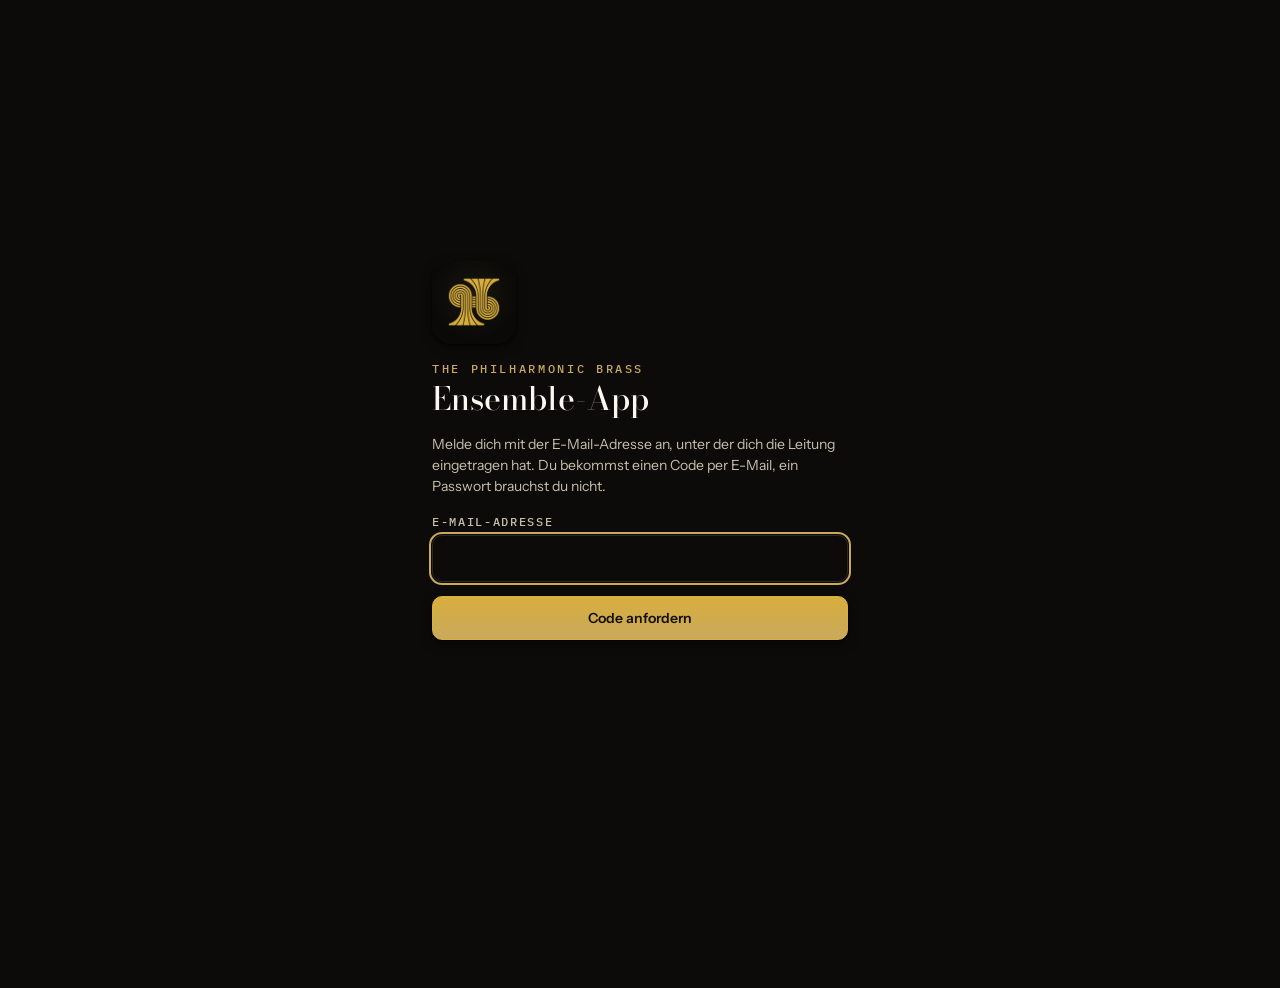
==== commit 8528bb50: "Version 11: Login-App unter der Hauptadresse, Offline-Modus (F-034, Phase 8) index.html ist jetzt di" ====
--- a/index.html
+++ b/index.html
@@ -9,6 +9,7 @@
 <meta name="apple-mobile-web-app-status-bar-style" content="black-translucent">
 <meta name="apple-mobile-web-app-title" content="TPB">
 <link rel="manifest" href="manifest.webmanifest?v=3">
+<meta name="robots" content="noindex">
 <link rel="apple-touch-icon" href="apple-touch-icon.png?v=3">
 <link rel="apple-touch-icon" sizes="180x180" href="apple-touch-icon.png?v=3">
 <link rel="apple-touch-icon-precomposed" sizes="180x180" href="apple-touch-icon.png?v=3">
@@ -16,9 +17,9 @@
 <style>:root{color-scheme:dark;padding-top:env(safe-area-inset-top,0px);padding-bottom:env(safe-area-inset-bottom,0px)}body{margin:0;font:14px system-ui}img{max-width:100%}[hidden]{display:none!important}</style>
 <title>TPB Ensemble</title>
 <meta name="claude:viewport-fit-sides" content="cover">
-<link rel="preconnect" href="https://fonts.googleapis.com">
-<link rel="preconnect" href="https://fonts.gstatic.com" crossorigin>
-<link rel="stylesheet" href="https://fonts.googleapis.com/css2?family=Bodoni+Moda:ital,opsz,wght@0,6..96,500;0,6..96,700;1,6..96,500&family=IBM+Plex+Mono:wght@500&family=Instrument+Sans:wght@400;500;600&display=swap">
+<link rel="preload" href="assets/schrift/bodoni-moda-latin-opsz-normal.woff2" as="font" type="font/woff2" crossorigin>
+<link rel="stylesheet" href="assets/schrift/schrift.css?v=1">
+<link rel="preconnect" href="https://vibrpjzjwpzifpljjukp.supabase.co" crossorigin>
 </head>
 <body>
 <style>
@@ -353,6 +354,42 @@
 .fsbtns .fchip { flex: 1 1 0; text-align: center; padding-inline: 8px; }
 .fsbtns .fchip span { display: block; font-family: var(--font-display); line-height: 1; margin-bottom: 4px; color: var(--gold); }
 
+
+/* ---------- Beta: Anmeldung, Formulare, Ablage ---------- */
+.login { min-height: calc(100dvh - 48px - env(safe-area-inset-top, 0px)); display: grid; align-content: center; gap: 18px; padding-block: 24px; max-width: 26rem; margin-inline: auto; }
+.login-logo { width: 84px; height: 84px; border-radius: 20px; box-shadow: var(--lift); }
+.login h1 { margin: 4px 0 0; font-family: var(--font-display); font-weight: 500; font-size: var(--step-3); line-height: 1.1; }
+.login form { display: grid; gap: 14px; }
+.login .btn { width: 100%; }
+.login .btns { justify-content: space-between; }
+.fld input[type=email], .fld input[type=url], .fld input[type=file], .fld select { width: 100%; box-sizing: border-box; border: 1px solid var(--rule); border-radius: 10px; background: var(--ink); color: var(--text); font: 400 1rem/1.4 var(--font-ui); padding: 11px 12px; }
+.fld select { appearance: none; background-image: linear-gradient(45deg, transparent 50%, var(--gold) 50%), linear-gradient(135deg, var(--gold) 50%, transparent 50%); background-position: calc(100% - 18px) 50%, calc(100% - 13px) 50%; background-size: 5px 5px; background-repeat: no-repeat; padding-right: 34px; }
+.fld input:focus, .fld select:focus { outline: 2px solid var(--gold); outline-offset: 1px; }
+.code-input { font: 600 1.6rem/1.2 var(--font-data) !important; letter-spacing: 0.35em; text-align: center; }
+.form-error { margin: 0; color: #ff8a80; font-size: var(--step--1); }
+.form-ok { margin: 0; color: var(--st-gruen); font-size: var(--step--1); }
+.linklike { appearance: none; border: 0; background: none; color: var(--gold); font: 600 var(--step--1)/1.3 var(--font-ui); padding: 10px 0; cursor: pointer; text-decoration: underline; text-underline-offset: 3px; }
+.check { display: flex; align-items: center; gap: 10px; color: var(--text); font-size: var(--step-0); }
+.check input { width: 22px; height: 22px; accent-color: var(--gold); }
+.radio-row { display: flex; flex-wrap: wrap; gap: 8px; }
+.radio-row label { display: inline-flex; align-items: center; gap: 8px; padding: 10px 12px; border: 1px solid var(--tap-edge); border-radius: 10px; background: linear-gradient(180deg, var(--tap-hi), var(--tap)); color: var(--text); font: 500 var(--step--1)/1.2 var(--font-ui); letter-spacing: 0; text-transform: none; cursor: pointer; }
+.radio-row input { width: 18px; height: 18px; accent-color: var(--gold); margin: 0; }
+button.file { appearance: none; width: 100%; border: 0; text-align: left; color: inherit; font: inherit; cursor: pointer; grid-template-columns: auto minmax(0, 1fr) 8px; background: linear-gradient(180deg, color-mix(in srgb, var(--tap-hi) 70%, transparent), transparent); }
+button.file::after { content: ""; width: 8px; height: 14px; justify-self: end; align-self: center; background: var(--gold); -webkit-mask: var(--chev) center / contain no-repeat; mask: var(--chev) center / contain no-repeat; }
+button.file:active { background: var(--tap); box-shadow: var(--press); }
+.files { display: grid; }
+.chip.beta { color: var(--gold); border-color: color-mix(in srgb, var(--gold) 50%, var(--rule)); }
+.busy main { opacity: 0.8; }
+.busy::after { content: ""; position: fixed; z-index: 40; left: 0; right: 0; top: env(safe-area-inset-top, 0px); height: 3px;
+  background: linear-gradient(90deg, transparent 0%, var(--gold) 50%, transparent 100%); background-size: 50% 100%; background-repeat: no-repeat; animation: tpb-load 1.1s linear infinite; }
+@keyframes tpb-load { from { background-position: -50% 0; } to { background-position: 150% 0; } }
+
+.seat-form { margin-top: 14px; padding-top: 12px; border-top: 1px solid var(--rule); }
+.rr-list { display: grid; gap: 10px; max-height: 260px; overflow-y: auto; padding: 4px 2px; }
+.rr-pick .filters { margin-bottom: 4px; }
+.toast { pointer-events: none; }
+.fld .rr-list label.check { color: var(--text); font: 400 var(--step-0)/1.35 var(--font-ui); letter-spacing: normal; text-transform: none; }
+
 @media (prefers-reduced-motion: reduce) { * { transition: none !important; animation: none !important; } }
 </style>
 
@@ -362,37 +399,43 @@
 <div class="sheet" id="sheet" role="dialog" aria-modal="true" aria-labelledby="sheet-title" hidden><div class="sheet-inner" id="sheet-inner"></div></div>
 <div class="toast" id="toast" role="status" aria-live="polite" hidden></div>
 
+<script src="assets/js/supabase-2.117.3.js" integrity="sha384-BWcjm9OdFth9TbhCxZPdm+gAOUMAzQy9nmTs12ioXdCcbVnJaPMn+fMUoQCLt60R"></script>
 <script>
 (function () {
   "use strict";
 
-  var KEY = "tpb-prototyp-1";
-
-  /* ---------- Besetzung: bis zu 20 Plätze ---------- */
-  var SEATS = [];
-  function addSeats(reg, n, prefix) {
-    if (!n) { SEATS.push({ id: prefix, reg: reg, label: reg }); return; }
-    for (var i = 1; i <= n; i++) SEATS.push({ id: prefix + i, reg: reg, label: reg + " " + i });
-  }
-  addSeats("Trompete", 6, "trp");
-  addSeats("Horn", 4, "hr");
-  addSeats("Posaune", 3, "pos");
-  addSeats("Tenorhorn", 0, "thr");
-  addSeats("Tuba", 2, "tb");
-  addSeats("Pauke", 0, "pk");
-  addSeats("Schlagzeug", 3, "sz");
-  var SEAT = {};
-  SEATS.forEach(function (s) { SEAT[s.id] = s; });
-  var ALL = SEATS.map(function (s) { return s.id; });
+  /* ---------- Verbindung zu Supabase (öffentliche Adresse und öffentlicher Schlüssel; geschützt durch die Rechte in der Datenbank) ---------- */
+  var SB_URL = "https://vibrpjzjwpzifpljjukp.supabase.co";
+  var SB_KEY = "sb_publishable_lVHKTlObiihOnrm-724Wdg_oPmVxItB";
+  var UI_KEY = "tpb-beta-ui";
+  var VERSION_LABEL = "Version 11 · Stand 31.10.2026";
+
+  var $ = function (s) { return document.querySelector(s); };
+  function esc(s) {
+    return String(s == null ? "" : s).replace(/[&<>"']/g, function (c) {
+      return { "&": "&amp;", "<": "&lt;", ">": "&gt;", '"': "&quot;", "'": "&#39;" }[c];
+    });
+  }
+
+  if (!window.supabase || !window.supabase.createClient) {
+    document.getElementById("app").innerHTML = '<main class="screen"><p class="banner">Die App konnte nicht geladen werden. Bitte Verbindung prüfen und die App neu öffnen.</p></main>';
+    return;
+  }
+  var sb = window.supabase.createClient(SB_URL, SB_KEY, {
+    auth: { persistSession: true, autoRefreshToken: true, detectSessionInUrl: false, storageKey: "tpb-auth" }
+  });
+
+  /* ---------- Register, Plätze ---------- */
   var REGS = ["Trompete", "Horn", "Posaune", "Tenorhorn", "Tuba", "Pauke", "Schlagzeug"];
   var REG_SHORT = { Trompete: "Trp", Horn: "Hr", Posaune: "Pos", Tenorhorn: "Thr", Tuba: "Tb", Pauke: "Pk", Schlagzeug: "Schlgz." };
-
-  /* ---------- F-001/F-002: Werkzeuge, öffnen sich in der App ----------
-     Adresse eintragen, sobald sie feststeht (z. B. "https://leouli23.github.io/<Repository>/"). */
+  var SEATS = [];
+  var SEAT = {};
+  var SEAT_IDX = {};
+
+  /* ---------- Werkzeuge (öffnen in der App) ---------- */
   var TOOLS = [
     { id: "buehne", title: "Bühnenplaner", sub: "Bühnenpläne je Programm", url: "https://leouli23.github.io/TPB-B-hnenplan/" },
     { id: "instr", title: "Instrumentenübersicht", sub: "Schlagwerk-Disposition je Stück, wächst mit dem Notenarchiv", url: "https://leouli23.github.io/Untertitel-Studio/",
-      /* F-012: Nach dem Umbenennen des Repositorys gilt automatisch die neue Adresse */
       urls: ["https://leouli23.github.io/TPB-Schlagwerk-Disposition/", "https://leouli23.github.io/Untertitel-Studio/"] }
   ];
   function resolveTools() {
@@ -408,162 +451,272 @@
   }
   function toolById(id) { return TOOLS.filter(function (t) { return t.id === id; })[0]; }
 
-  /* ---------- F-007: Leitung mit fünf Sparten ----------
-     Stufe "intern" sieht nur die Leitung, Stufe "ensemble" sehen alle Musiker.
-     Die Einträge sind Beispiele; Hochladen und Freigeben kommen mit dem Login (Supabase). */
+  /* ---------- Sparten der Leitung ---------- */
   var SPARTEN = [
-    { id: "vorstand", title: "Vorstand", sub: "Verein, Verträge, Grundsatzentscheidungen",
-      icon: '<path d="M12 3l8 4H4z M5 9h14M6 9v8M10 9v8M14 9v8M18 9v8M4 20h16" fill="none" stroke="currentColor" stroke-width="1.6" stroke-linejoin="round"/>',
-      files: [
-        { t: "PDF", n: "Protokolle der Leitungssitzungen", s: "intern" },
-        { t: "DOK", n: "Verträge und Vereinbarungen", s: "intern" },
-        { t: "PDF", n: "Ensemble-Regeln und Ansprechpartner", s: "ensemble" }
-      ] },
+    { id: "vorstand", title: "Vorstand", sub: "Verträge, Grundsatzentscheidungen",
+      icon: '<path d="M12 3l8 4H4z M5 9h14M6 9v8M10 9v8M14 9v8M18 9v8M4 20h16" fill="none" stroke="currentColor" stroke-width="1.6" stroke-linejoin="round"/>' },
     { id: "medien", title: "Medien & Social Media", sub: "Online-Präsenz, Presse, Fotos und Videos",
-      icon: '<rect x="3" y="6" width="18" height="13" rx="2" fill="none" stroke="currentColor" stroke-width="1.6"/><circle cx="12" cy="12.5" r="3.5" fill="none" stroke="currentColor" stroke-width="1.6"/><path d="M8 6l1.5-2h5L16 6" fill="none" stroke="currentColor" stroke-width="1.6" stroke-linejoin="round"/>',
-      files: [
-        { t: "DOK", n: "Redaktionsplan Social Media", s: "intern" },
-        { t: "LINK", n: "Pressefotos, Originale", s: "intern" },
-        { t: "LINK", n: "Fotos und Videos zum Teilen", s: "ensemble" },
-        { t: "PDF", n: "Leitfaden: Posten für TPB", s: "ensemble" }
-      ] },
+      icon: '<rect x="3" y="6" width="18" height="13" rx="2" fill="none" stroke="currentColor" stroke-width="1.6"/><circle cx="12" cy="12.5" r="3.5" fill="none" stroke="currentColor" stroke-width="1.6"/><path d="M8 6l1.5-2h5L16 6" fill="none" stroke="currentColor" stroke-width="1.6" stroke-linejoin="round"/>' },
     { id: "finanzen", title: "Finanzen", sub: "Budget, Gagen, Abrechnungen",
-      icon: '<rect x="3" y="6" width="18" height="12" rx="2" fill="none" stroke="currentColor" stroke-width="1.6"/><circle cx="12" cy="12" r="2.6" fill="none" stroke="currentColor" stroke-width="1.6"/><path d="M6 9.5v5M18 9.5v5" fill="none" stroke="currentColor" stroke-width="1.6" stroke-linecap="round"/>',
-      files: [
-        { t: "DOK", n: "Budget je Projekt", s: "intern" },
-        { t: "DOK", n: "Gagenübersicht", s: "intern" },
-        { t: "PDF", n: "Reisekosten: Formular und Fristen", s: "ensemble" }
-      ] },
+      icon: '<rect x="3" y="6" width="18" height="12" rx="2" fill="none" stroke="currentColor" stroke-width="1.6"/><circle cx="12" cy="12" r="2.6" fill="none" stroke="currentColor" stroke-width="1.6"/><path d="M6 9.5v5M18 9.5v5" fill="none" stroke="currentColor" stroke-width="1.6" stroke-linecap="round"/>' },
     { id: "reise", title: "Reiseleitung & Tourneeplanung", sub: "Reisen, Hotels, Abfahrten, Tourpläne",
-      icon: '<path d="M3 14l18-7-6 13-3-5z M12 15l9-8" fill="none" stroke="currentColor" stroke-width="1.6" stroke-linejoin="round"/>',
-      files: [
-        { t: "DOK", n: "Hotel- und Reiseangebote", s: "intern" },
-        { t: "PDF", n: "Tourplan mit Abfahrts- und Hoteldaten", s: "ensemble" },
-        { t: "PDF", n: "Treffpunkte und Abfahrtszeiten", s: "ensemble" }
-      ] },
+      icon: '<path d="M3 14l18-7-6 13-3-5z M12 15l9-8" fill="none" stroke="currentColor" stroke-width="1.6" stroke-linejoin="round"/>' },
     { id: "musik", title: "Musikalische Leitung", sub: "Programm, Besetzung, Proben",
-      icon: '<path d="M9 18V6l10-2v12" fill="none" stroke="currentColor" stroke-width="1.6" stroke-linejoin="round"/><ellipse cx="7" cy="18" rx="2.5" ry="2" fill="none" stroke="currentColor" stroke-width="1.6"/><ellipse cx="17" cy="16" rx="2.5" ry="2" fill="none" stroke="currentColor" stroke-width="1.6"/>',
-      files: [
-        { t: "DOK", n: "Programmplanung und Besetzungswünsche", s: "intern" },
-        { t: "PDF", n: "Probenpläne", s: "ensemble" },
-        { t: "PDF", n: "Hinweise zu Programm und Stücken", s: "ensemble" }
-      ] }
+      icon: '<path d="M9 18V6l10-2v12" fill="none" stroke="currentColor" stroke-width="1.6" stroke-linejoin="round"/><ellipse cx="7" cy="18" rx="2.5" ry="2" fill="none" stroke="currentColor" stroke-width="1.6"/><ellipse cx="17" cy="16" rx="2.5" ry="2" fill="none" stroke="currentColor" stroke-width="1.6"/>' }
   ];
   function sparteById(id) { return SPARTEN.filter(function (s) { return s.id === id; })[0]; }
-
-  function respAll(seats, over) {
-    var r = {};
-    seats.forEach(function (id) { r[id] = { r: "ja" }; });
-    Object.keys(over || {}).forEach(function (id) { r[id] = over[id]; });
-    return r;
-  }
-  function without(list, ids) { return list.filter(function (x) { return ids.indexOf(x) < 0; }); }
-
-  /* ---------- Termine laut Übersicht vom 28.09.26 ---------- */
-  function seed() {
-    var p2seats = without(ALL, ["trp6", "sz3"]);
-    return [
-      { id: "p1", title: "Aufnahme in Berlin", status: "zugesagt", start: "2026-11-30", end: "2026-12-02", conductor: "mit Tugan Sokhiev", seats: ALL.slice(),
-        resp: respAll(ALL, { hr3: { r: "nein", sub: "zugesagt" }, pos2: { r: "offen" }, sz3: { r: "offen" } }),
-        days: [
-          { d: "2026-11-30", e: "2026-12-01", type: "reise", text: "Anreise nach Berlin" },
-          { d: "2026-11-30", t: "ab 18 Uhr", type: "aufnahme", text: "Aufnahmen, nur Trompeten", place: "Teldex Studio Berlin" },
-          { d: "2026-12-01", t: "ab 10 Uhr", type: "aufnahme", text: "Aufnahmen mit Tugan Sokhiev, open End", place: "Teldex Studio Berlin" },
-          { d: "2026-12-02", type: "reise", text: "Rückreise ab Berlin" }
-        ] },
-      { id: "p2", title: "Konzert im Wiener Konzerthaus", status: "zugesagt", start: "2027-02-10", end: "2027-02-12", conductor: "ohne Dirigent", seats: p2seats,
-        resp: respAll(p2seats, { trp4: { r: "nein", sub: "angefragt" }, tb2: { r: "nein" }, hr2: { r: "offen" }, thr: { r: "offen" }, sz2: { r: "offen" } }),
-        days: [
-          { d: "2027-02-10", type: "reise", text: "Anreise nach Wien" },
-          { d: "2027-02-10", t: "ab 13 Uhr", type: "probe", text: "Probe", place: "Wien" },
-          { d: "2027-02-11", t: "vormittags", type: "probe", text: "Probe", place: "Wien" },
-          { d: "2027-02-11", t: "18–19 Uhr", type: "probe", text: "Anspielprobe", place: "Wiener Konzerthaus" },
-          { d: "2027-02-11", t: "19:30 Uhr", type: "konzert", text: "Konzert", place: "Wiener Konzerthaus" },
-          { d: "2027-02-12", type: "reise", text: "Rückreise ab Wien" }
-        ] },
-      { id: "p3", title: "Konzertreise Mai 2027", status: "zugesagt", start: "2027-05-10", end: "2027-05-23", rangeLabel: "10.–12.05. und 15.–23.05.2027", conductor: "mit Tugan Sokhiev", seats: ALL.slice(),
-        resp: respAll(ALL, { sz1: { r: "offen" }, trp2: { r: "offen" }, pk: { r: "nein", sub: "angefragt" } }),
-        days: [
-          { d: "2027-05-10", type: "reise", text: "Anreise nach Berlin" },
-          { d: "2027-05-10", t: "ab 14 Uhr", type: "probe", text: "Probe", place: "Berlin" },
-          { d: "2027-05-11", t: "ab 16 Uhr", type: "probe", text: "Probe", place: "Berlin" },
-          { d: "2027-05-12", type: "reise", text: "Rückreise ab Berlin" },
-          { d: "2027-05-15", type: "reise", text: "Anreise nach Klausenburg" },
-          { d: "2027-05-16", type: "konzert", text: "Konzert", place: "Klausenburg" },
-          { d: "2027-05-17", type: "reise", text: "Reise nach Wien" },
-          { d: "2027-05-18", type: "konzert", text: "Konzert", place: "Graz" },
-          { d: "2027-05-19", type: "konzert", text: "Konzert", place: "Madrid" },
-          { d: "2027-05-20", type: "konzert", text: "Konzert", place: "Wien, Musikverein" },
-          { d: "2027-05-21", type: "konzert", text: "Konzert", confirmed: false },
-          { d: "2027-05-22", type: "konzert", text: "Konzert", place: "München" },
-          { d: "2027-05-23", type: "reise", text: "Abreise ab München" }
-        ] },
-      { id: "p4", title: "Sommertour August 2027", status: "planung", start: "2027-08-12", end: "2027-08-22", conductor: "ohne Dirigent", seats: ALL.slice(), resp: {},
-        days: [
-          { d: "2027-08-12", type: "probe", text: "Proben" },
-          { d: "2027-08-13", type: "konzert", text: "Konzert", place: "Reichenau an der Rax" },
-          { d: "2027-08-14", type: "konzert", text: "Konzert", place: "Attergauer Kultursommer" },
-          { d: "2027-08-15", type: "konzert", text: "Konzert", place: "Theater im Park" },
-          { d: "2027-08-16", e: "2027-08-22", type: "konzert", text: "Konzerte", confirmed: false }
-        ] },
-      { id: "p5", title: "Herbsttour September 2027", status: "planung", start: "2027-09-14", end: "2027-09-27", conductor: "Dirigent offen", seats: ALL.slice(), resp: {},
-        hint: "In der Übersicht steht über diesem Block noch „Sommertour August 2027“. China laut Liste 14.09.–26.09., hier vorerst 20.–26.09.",
-        days: [
-          { d: "2027-09-14", e: "2027-09-15", type: "probe", text: "Proben", confirmed: false },
-          { d: "2027-09-16", type: "konzert", text: "Konzert", confirmed: false },
-          { d: "2027-09-17", type: "konzert", text: "Konzert", place: "Turin" },
-          { d: "2027-09-18", type: "konzert", text: "Konzert", place: "Mailand" },
-          { d: "2027-09-19", type: "reise", text: "Flug nach China" },
-          { d: "2027-09-20", e: "2027-09-26", type: "konzert", text: "Konzerte", place: "China" },
-          { d: "2027-09-27", type: "reise", text: "Rückreise aus China" }
-        ] },
-      { id: "p6", title: "Japantour 2028", status: "planung", start: "2028-01-27", end: "2028-02-07", conductor: "ohne Dirigent", seats: ALL.slice(), resp: {},
-        days: [
-          { d: "2028-01-27", e: "2028-01-28", type: "probe", text: "Proben", place: "Berlin" },
-          { d: "2028-01-29", type: "reise", text: "Flug nach Japan" },
-          { d: "2028-01-30", e: "2028-02-06", type: "konzert", text: "Konzerte", place: "Japan" },
-          { d: "2028-02-07", type: "reise", text: "Rückreise aus Japan" }
-        ] },
-      { id: "p7", title: "Konzertreise April 2028", status: "planung", start: "2028-04-16", end: "2028-04-24", conductor: "Dirigent in Klärung", seats: ALL.slice(), resp: {},
-        days: [
-          { d: "2028-04-16", e: "2028-04-17", type: "probe", text: "Proben" },
-          { d: "2028-04-18", e: "2028-04-23", type: "konzert", text: "Weitere Konzerte", confirmed: false },
-          { d: "2028-04-19", type: "konzert", text: "Konzert", place: "Aix-en-Provence" },
-          { d: "2028-04-24", type: "reise", text: "Rückreise" }
-        ] },
-      { id: "p8", title: "Konzertreise Taiwan und Singapur", status: "planung", start: "2028-05-04", end: "2028-05-15", conductor: "Dirigent in Klärung", seats: ALL.slice(), resp: {},
-        days: [
-          { d: "2028-05-04", e: "2028-05-05", type: "probe", text: "Proben" },
-          { d: "2028-05-06", e: "2028-05-14", type: "konzert", text: "Konzerte", place: "Taiwan und Singapur" },
-          { d: "2028-05-15", type: "reise", text: "Rückreise" }
-        ] },
-      { id: "p9", title: "Konzertreise Juni 2028", status: "planung", start: "2028-06-24", end: "2028-07-01", conductor: "Dirigent in Klärung", seats: ALL.slice(), resp: {},
-        hint: "Die Übersicht nennt den 31.06. als Ende; hier gilt der 30.06. als letzter Konzerttag.",
-        days: [
-          { d: "2028-06-24", type: "probe", text: "Proben" },
-          { d: "2028-06-25", e: "2028-06-30", type: "konzert", text: "Konzerte", confirmed: false },
-          { d: "2028-07-01", type: "reise", text: "Rückreise" }
-        ] },
-      { id: "p10", title: "Residenz mit Workshops", status: "idee", start: null, end: null, conductor: "", seats: ALL.slice(), resp: {},
-        hint: "Mehrtägiges Format mit Konzert und Workshops für junge Bläser; Ort und Zeitraum in Klärung.",
-        days: [] }
-    ];
-  }
-
-  /* ---------- State ---------- */
-  function fresh() { return { role: "leitung", me: "sz1", tab: "start", pid: null, view: null, filter: "alle", fs: "1", projects: seed() }; }
-  var state;
-  try { state = JSON.parse(localStorage.getItem(KEY) || "null"); } catch (e) { state = null; }
-  if (!state || !Array.isArray(state.projects)) state = fresh();
-  if (!state.fs) state.fs = "1";
-  /* Beim Start immer auf der Übersicht des Tabs beginnen */
-  state.pid = null;
-  state.view = null;
-  function save() { try { localStorage.setItem(KEY, JSON.stringify(state)); } catch (e) { /* nur in diesem Fenster */ } }
-
-  /* ---------- F-014: Schriftgröße ----------
-     Grundlage ist die Textgröße aus den iPhone-Einstellungen (wo verfügbar),
-     darauf kommt die Stufe aus der App. */
+  var SPARTE_TITLE = {};
+  SPARTEN.forEach(function (s) { SPARTE_TITLE[s.id] = s.title; });
+
+  /* ---------- Zustand der Oberfläche (nur dieses Gerät) ---------- */
+  var ui = { tab: "start", pid: null, view: null, filter: "alle", fs: "1" };
+  try {
+    var savedUi = JSON.parse(localStorage.getItem(UI_KEY) || "null");
+    if (savedUi) { ui.tab = savedUi.tab || "start"; ui.filter = savedUi.filter || "alle"; ui.fs = savedUi.fs || "1"; }
+  } catch (e) { /* ohne Speicher */ }
+  function saveUi() { try { localStorage.setItem(UI_KEY, JSON.stringify({ tab: ui.tab, filter: ui.filter, fs: ui.fs })); } catch (e) { /* ohne Speicher */ } }
+
+  /* ---------- Daten ---------- */
+  var phase = "boot"; /* boot · login · noaccess · error · app */
+  var me = null;
+  var userEmail = "";
+  var projects = [];
+  var documents = [];
+  var stagePlans = [];
+  var readReqs = [];
+  var pendingHash = location.hash || "";
+  var APP_ART = /\/beta\//.test(location.pathname) ? "beta" : "haupt";
+  var pushOn = false;
+  var members = [];
+  var emails = {};
+  var lastLoad = 0;
+  var loadErr = "";
+  var login = { step: "email", email: "", error: "", info: "", cooldownUntil: 0 };
+
+  /* ---------- Offline (F-034): letzter Stand und Dateien auf dem Gerät ---------- */
+  var OFF_KEY = "tpb-offline-stand";
+  var MANUAL_KEY = "tpb-offline-manuell";
+  var DATEI_CACHE = "tpb-dateien-v1";
+  var offline = false;      /* letzter Ladeversuch ohne Netz: Anzeige aus dem gespeicherten Stand */
+  var standIso = "";        /* Zeitpunkt des angezeigten Stands */
+  var offlineIds = {};      /* Dateien, die auf diesem Gerät gespeichert sind */
+  function readSnap() { try { return JSON.parse(localStorage.getItem(OFF_KEY) || "null"); } catch (e) { return null; } }
+  function writeSnap(raw) { try { localStorage.setItem(OFF_KEY, JSON.stringify(raw)); } catch (e) { /* Speicher voll oder gesperrt */ } }
+  function manualList() { try { return JSON.parse(localStorage.getItem(MANUAL_KEY) || "[]"); } catch (e) { return []; } }
+  function setManual(list) { try { localStorage.setItem(MANUAL_KEY, JSON.stringify(list)); } catch (e) { /* ohne Speicher */ } }
+  function isNetErr(e) {
+    var m = (e && (e.message || e.msg || e.name)) || String(e || "");
+    return !navigator.onLine || /fetch|network|Load failed|NetworkError|AuthRetryableFetchError|timeout/i.test(m);
+  }
+  function standText(iso) {
+    try {
+      var d = new Date(iso);
+      return String(d.getDate()).padStart(2, "0") + "." + String(d.getMonth() + 1).padStart(2, "0") + ". " +
+        String(d.getHours()).padStart(2, "0") + ":" + String(d.getMinutes()).padStart(2, "0");
+    } catch (e) { return ""; }
+  }
+  function fileUrl(id) { return new URL(swScope() + "datei/" + encodeURIComponent(id), location.href).href; }
+
+  function isLead() { return !!(me && me.is_leitung); }
+  /* Bühnenpläne speichern dürfen Leitung, Pauke und Schlagzeug (wie in der Datenbank, 008) */
+  function canEditStage() { return !!(me && (me.is_leitung || me.register === "Pauke" || me.register === "Schlagzeug")); }
+  function mySeat() { return me ? me.seat : null; }
+  function one(x) { return Array.isArray(x) ? (x[0] || null) : (x || null); }
+  function chk(res) { if (res && res.error) throw res.error; return res; }
+
+  function mapProject(p) {
+    var resp = {};
+    var players = {};
+    var seats = (p.project_seats || []).map(function (ps) {
+      var r = one(ps.responses);
+      var s = one(ps.substitutes);
+      var o = { r: r ? r.answer : "offen" };
+      if (r && r.reminded_at) o.reminded = true;
+      if (s) { o.sub = s.status; if (s.name) o.subName = s.name; }
+      if (ps.member_id) players[ps.seat] = ps.member_id;
+      resp[ps.seat] = o;
+      return ps.seat;
+    }).filter(function (sid) { return SEAT[sid]; }).sort(function (a, b) { return SEAT_IDX[a] - SEAT_IDX[b]; });
+    var days = (p.project_days || []).slice().sort(function (a, b) {
+      return a.day < b.day ? -1 : a.day > b.day ? 1 : (a.sort - b.sort);
+    }).map(function (d) {
+      return { id: d.id, d: d.day, e: d.day_end, t: d.time_text, type: d.type, text: d.text, place: d.place, confirmed: d.confirmed };
+    });
+    return { id: p.id, slug: p.slug, title: p.title, status: p.status, start: p.start_date, end: p.end_date,
+      rangeLabel: p.range_label, conductor: p.conductor, hint: p.hint, seats: seats, days: days, resp: resp, players: players };
+  }
+
+  async function loadAll(silent) {
+    if (!silent) {
+      var first = phase === "boot" && readSnap();
+      if (first) {
+        /* sofort mit dem letzten Stand öffnen, im Hintergrund frisch laden (F-034) */
+        applyRaw(first); phase = "app"; render(); refreshOfflineIds();
+      } else { phase = "boot"; render(); }
+    }
+    try {
+      var u = await sb.auth.getUser();
+      if (u.error || !u.data || !u.data.user) {
+        if (u.error && isNetErr(u.error)) throw u.error;
+        clearOffline();
+        phase = "login"; me = null; render(); return;
+      }
+      userEmail = u.data.user.email || "";
+      var r1 = chk(await sb.from("members").select("id,name,register,seat,is_leitung,sparte,active,user_id").eq("user_id", u.data.user.id).maybeSingle());
+      me = r1.data;
+      if (!me || !me.active) { clearOffline(); phase = "noaccess"; render(); return; }
+      var res = await Promise.all([
+        sb.from("seats").select("id,register,label,sort").order("sort"),
+        sb.from("projects").select("id,slug,title,status,start_date,end_date,range_label,conductor,hint," +
+          "project_days(id,day,day_end,time_text,type,text,place,confirmed,sort)," +
+          "project_seats(seat,member_id,responses(answer,reminded_at,answered_by,updated_at),substitutes(status,note,name))"),
+        sb.from("documents").select("id,sparte,stage,title,kind,url,storage_path,file_type,file_size,project_id,created_by,created_at").order("created_at", { ascending: false }),
+        sb.from("members").select("id,name,register,seat,is_leitung,sparte,active,user_id").order("name"),
+        isLead() ? sb.from("member_emails").select("member_id,email") : Promise.resolve({ data: [] }),
+        sb.from("stage_plans").select("id,title,project_id,updated_at").order("updated_at", { ascending: false }),
+        sb.from("read_requests").select("document_id,member_id,requested_by,requested_at,read_at,reminded_at")
+      ]);
+      res.slice(0, 5).forEach(chk);
+      var raw = {
+        uid: u.data.user.id, email: userEmail, me: me, stand: new Date().toISOString(),
+        seats: res[0].data, projects: res[1].data, documents: res[2].data || [], members: res[3].data || [],
+        emails: res[4].data || [],
+        /* Bühnenpläne und Leseaufforderungen: fehlt die Tabelle, läuft die App ohne sie weiter */
+        stagePlans: res[5] && !res[5].error ? (res[5].data || []) : [],
+        readReqs: res[6] && !res[6].error ? (res[6].data || []) : []
+      };
+      applyRaw(raw);
+      offline = false;
+      writeSnap(raw);
+      lastLoad = Date.now();
+      loadErr = "";
+      phase = "app";
+      if (pendingHash) { applyHash(pendingHash); pendingHash = ""; }
+      render();
+      checkPush();
+      syncFiles();
+    } catch (e) {
+      console.error(e);
+      if (isNetErr(e) && showOffline()) return;
+      loadErr = errText(e);
+      if (phase !== "app") { phase = "error"; }
+      render();
+      if (phase === "app") toast(loadErr);
+    }
+  }
+  /* ohne Netz: letzter gespeicherter Stand (F-034) */
+  function showOffline() {
+    var snap = readSnap();
+    if (!snap) return false;
+    applyRaw(snap);
+    offline = true;
+    phase = "app";
+    if (pendingHash) { applyHash(pendingHash); pendingHash = ""; }
+    render();
+    refreshOfflineIds();
+    return true;
+  }
+  function applyRaw(raw) {
+    me = raw.me; userEmail = raw.email || "";
+    standIso = raw.stand || "";
+    stagePlans = raw.stagePlans || [];
+    readReqs = raw.readReqs || [];
+    SEATS = (raw.seats || []).map(function (s) { return { id: s.id, reg: s.register, label: s.label }; });
+    SEAT = {}; SEAT_IDX = {};
+    SEATS.forEach(function (s, i) { SEAT[s.id] = s; SEAT_IDX[s.id] = i; });
+    projects = (raw.projects || []).map(mapProject);
+    documents = raw.documents || [];
+    members = raw.members || [];
+    emails = {};
+    (raw.emails || []).forEach(function (e) { emails[e.member_id] = e.email; });
+    if (!isLead() && (ui.tab === "leitung")) ui.tab = "start";
+  }
+
+  /* Dateien für unterwegs: automatisch alles fürs Ensemble, alles mit Leseaufforderung an mich,
+     alles zu Projekten der nächsten 30 Tage; dazu, was jemand von Hand offline speichert */
+  function projectSoon(pid) {
+    var p = pid && byId(pid);
+    if (!p || !p.start || archived(p)) return false;
+    return p.start <= plusDays(todayIso(), 30) && (projEnd(p) || p.start) >= todayIso();
+  }
+  function wantOffline(d) {
+    if (!d || !d.storage_path) return false;
+    if (manualList().indexOf(d.id) >= 0) return true;
+    if (d.stage === "ensemble") return true;
+    if (me && readReqs.some(function (r) { return r.document_id === d.id && r.member_id === me.id; })) return true;
+    return projectSoon(d.project_id);
+  }
+  function autoOffline(d) {
+    return !!(d && d.storage_path && (d.stage === "ensemble" || projectSoon(d.project_id) ||
+      (me && readReqs.some(function (r) { return r.document_id === d.id && r.member_id === me.id; }))));
+  }
+  async function refreshOfflineIds() {
+    var next = {};
+    try {
+      if ("caches" in window) {
+        var c = await caches.open(DATEI_CACHE);
+        (await c.keys()).forEach(function (rq) { var m = /\/datei\/([^/?#]+)/.exec(rq.url); if (m) next[decodeURIComponent(m[1])] = true; });
+      }
+    } catch (e) { /* ohne Speicher */ }
+    var changed = Object.keys(next).sort().join() !== Object.keys(offlineIds).sort().join();
+    offlineIds = next;
+    if (changed && phase === "app") render();
+  }
+  var syncing = false, syncAgain = false;
+  async function syncFiles() {
+    if (offline || !("caches" in window) || !me) return;
+    if (syncing) { syncAgain = true; return; }
+    syncing = true;
+    syncAgain = false;
+    try {
+      var c = await caches.open(DATEI_CACHE);
+      var keys = await c.keys();
+      var have = {};
+      for (var i = 0; i < keys.length; i++) {
+        var m = /\/datei\/([^/?#]+)/.exec(keys[i].url);
+        var id = m ? decodeURIComponent(m[1]) : null;
+        var d = id ? docById(id) : null;
+        if (!d || !wantOffline(d)) await c.delete(keys[i]);
+        else have[id] = true;
+      }
+      var todo = documents.filter(function (d) { return wantOffline(d) && !have[d.id]; });
+      for (var j = 0; j < todo.length; j++) {
+        var doc = todo[j];
+        try {
+          var s = await sb.storage.from("dokumente").createSignedUrl(doc.storage_path, 600);
+          if (s.error || !s.data) continue;
+          var r = await fetch(s.data.signedUrl);
+          if (!r.ok) continue;
+          var blob = await r.blob();
+          await c.put(fileUrl(doc.id), new Response(blob, { headers: { "content-type": doc.file_type || blob.type || "application/octet-stream" } }));
+        } catch (e) { if (isNetErr(e)) break; }
+      }
+    } catch (e) { console.error(e); }
+    finally { syncing = false; }
+    refreshOfflineIds();
+    if (syncAgain) syncFiles();
+  }
+  async function clearOffline() {
+    try { localStorage.removeItem(OFF_KEY); localStorage.removeItem(MANUAL_KEY); } catch (e) { /* egal */ }
+    try { if ("caches" in window) await caches.delete(DATEI_CACHE); } catch (e) { /* egal */ }
+    offlineIds = {}; standIso = ""; offline = false;
+  }
+  window.addEventListener("online", function () { if (phase === "app" && offline) loadAll(true); });
+  window.addEventListener("offline", function () { if (phase === "app") { offline = true; render(); } });
+
+  function errText(e) {
+    if (e && e.tpbText) return e.tpbText;
+    var m = (e && (e.message || e.msg || e.error_description)) || String(e || "");
+    if (/Mindestens eine Person/.test(m)) return "Mindestens eine Person muss zur Leitung gehören.";
+    if (/duplicate key|already exists|unique/i.test(m)) return "Diese Adresse oder dieser Platz ist schon vergeben.";
+    if (/row-level security|permission denied|42501/i.test(m)) return "Dafür fehlen die Rechte.";
+    if (/exceeded the maximum allowed size|Payload too large|413/i.test(m)) return "Die Datei ist zu groß (höchstens 25 MB).";
+    if (/mime type|not supported/i.test(m)) return "Dieser Dateityp wird nicht unterstützt (PDF, Bilder, Office-Dateien).";
+    if (/fetch|network|Load failed/i.test(m)) return "Keine Verbindung. Bitte später noch einmal versuchen.";
+    return "Das hat nicht geklappt. Bitte noch einmal versuchen.";
+  }
+
+  /* ---------- Schriftgröße (F-014) ---------- */
   var FS = [["1", "Normal", "1rem"], ["1.15", "Größer", "1.2rem"], ["1.3", "Groß", "1.4rem"]];
   function systemBase() {
     var base = 16;
@@ -574,26 +727,21 @@
         document.body.appendChild(d);
         var v = parseFloat(getComputedStyle(d).fontSize);
         d.parentNode.removeChild(d);
-        if (v > 0) base = v * 16 / 17; /* iPhone-Standard 17 px entspricht 16 px */
+        if (v > 0) base = v * 16 / 17;
       }
     } catch (e) { /* ohne Systemwert bleibt 16 px */ }
     return base;
   }
   function applyFont() {
-    var px = Math.min(systemBase() * (parseFloat(state.fs) || 1), 26);
+    var px = Math.min(systemBase() * (parseFloat(ui.fs) || 1), 26);
     document.documentElement.style.fontSize = (Math.round(px * 100) / 100) + "px";
   }
 
-  /* ---------- Helpers ---------- */
-  var $ = function (s) { return document.querySelector(s); };
-  function esc(s) {
-    return String(s == null ? "" : s).replace(/[&<>"']/g, function (c) {
-      return { "&": "&amp;", "<": "&lt;", ">": "&gt;", '"': "&quot;", "'": "&#39;" }[c];
-    });
-  }
+  /* ---------- Hilfen ---------- */
   var WD = ["So", "Mo", "Di", "Mi", "Do", "Fr", "Sa"];
   function toDate(iso) { var p = iso.split("-"); return new Date(+p[0], +p[1] - 1, +p[2]); }
   function dm(iso) { var p = iso.split("-"); return p[2] + "." + p[1] + "."; }
+  function dmy(ts) { var d = new Date(ts); return String(d.getDate()).padStart(2, "0") + "." + String(d.getMonth() + 1).padStart(2, "0") + "." + d.getFullYear(); }
   function dayLabel(x) { return WD[toDate(x.d).getDay()] + " " + dm(x.d) + (x.e ? "–" + dm(x.e) : ""); }
   function range(p) {
     if (p.rangeLabel) return p.rangeLabel;
@@ -604,11 +752,24 @@
     var t = new Date();
     return t.getFullYear() + "-" + String(t.getMonth() + 1).padStart(2, "0") + "-" + String(t.getDate()).padStart(2, "0");
   }
+  /* Löschregel (F-031): 3 Tage nach Projektende sind Zusagen, Besetzung und Unterlagen gelöscht;
+     das Projekt bleibt als Eintrag. Ende = Enddatum, sonst letzter Termin, sonst Start. */
+  function projEnd(p) {
+    if (p.end) return p.end;
+    var last = null;
+    p.days.forEach(function (d) { var x = d.e || d.d; if (x && (!last || x > last)) last = x; });
+    return last || p.start || null;
+  }
+  function plusDays(iso, n) {
+    var d = new Date(iso + "T12:00:00"); d.setDate(d.getDate() + n);
+    return d.getFullYear() + "-" + String(d.getMonth() + 1).padStart(2, "0") + "-" + String(d.getDate()).padStart(2, "0");
+  }
+  function archived(p) { var e = projEnd(p); return !!e && plusDays(e, 3) <= todayIso(); }
   var STATUS_LABEL = { zugesagt: "Zugesagt", planung: "In Planung", idee: "Idee" };
   var TYPE_LABEL = { reise: "Reise", probe: "Probe", konzert: "Konzert", aufnahme: "Aufnahme" };
-  function byId(id) { return state.projects.filter(function (p) { return p.id === id; })[0]; }
+  function byId(id) { return projects.filter(function (p) { return p.id === id; })[0]; }
   function sorted() {
-    return state.projects.slice().sort(function (a, b) {
+    return projects.slice().sort(function (a, b) {
       if (!a.start) return 1;
       if (!b.start) return -1;
       return a.start < b.start ? -1 : a.start > b.start ? 1 : 0;
@@ -635,6 +796,13 @@
     });
     c.total = p.seats.length;
     c.filled = c.ja + c.zu;
+    if (!isLead()) {
+      /* Musiker sehen den Aushilfen-Status nicht: neutral zählen, ohne Alarmfarbe */
+      c.state = (c.offen || c.nein) ? "gelb" : "gruen";
+      c.label = c.offen ? (c.offen === 1 ? "1 Rückmeldung offen" : c.offen + " Rückmeldungen offen")
+        : c.nein ? (c.nein === 1 ? "1 Absage" : c.nein + " Absagen") : "Besetzung vollständig";
+      return c;
+    }
     c.state = c.gaps ? "rot" : (c.offen || c.ang) ? "gelb" : "gruen";
     c.label = c.gaps ? (c.gaps === 1 ? "1 Lücke ohne Aushilfe" : c.gaps + " Lücken ohne Aushilfe")
       : c.offen ? (c.offen === 1 ? "1 Rückmeldung offen" : c.offen + " Rückmeldungen offen")
@@ -656,12 +824,12 @@
   }
   function regSummary(seats) {
     return REGS.map(function (reg) {
-      var n = seats.filter(function (sid) { return SEAT[sid].reg === reg; }).length;
+      var n = seats.filter(function (sid) { return SEAT[sid] && SEAT[sid].reg === reg; }).length;
       return n ? n + " " + REG_SHORT[reg] : "";
     }).filter(Boolean).join(" · ");
   }
   function myOpen() {
-    return upcoming().filter(function (p) { return p.status === "zugesagt" && p.seats.indexOf(state.me) >= 0 && resp(p, state.me).r === "offen"; });
+    return upcoming().filter(function (p) { var s = mySeatIn(p); return p.status === "zugesagt" && s && resp(p, s).r === "offen"; });
   }
   function openSeatsTotal() {
     var n = 0;
@@ -671,20 +839,39 @@
     });
     return n;
   }
-
-  /* ---------- Pieces ---------- */
+  function memberOnSeat(sid) { return members.filter(function (m) { return m.seat === sid && m.active; })[0]; }
+  /* Platztausch je Projekt (F-021): gesetzter Spieler vor Stammspieler; wer woanders gesetzt ist, spielt seinen Stammplatz in diesem Projekt nicht */
+  function seatOfMemberIn(p, mid) {
+    for (var k in (p.players || {})) { if (p.players[k] === mid) return k; }
+    return null;
+  }
+  function playerOf(p, sid) {
+    if (p.players && p.players[sid]) return memberById(p.players[sid]) || null;
+    var m = memberOnSeat(sid);
+    if (m && seatOfMemberIn(p, m.id)) return null;
+    return m || null;
+  }
+  function mySeatIn(p) {
+    if (!me) return null;
+    var k = seatOfMemberIn(p, me.id);
+    if (k) return p.seats.indexOf(k) >= 0 ? k : null;
+    var s = me.seat;
+    if (s && p.seats.indexOf(s) >= 0 && !(p.players && p.players[s])) return s;
+    return null;
+  }
+  function firstName(n) { return String(n || "").trim().split(/\s+/)[0] || ""; }
+
+  /* ---------- Bausteine ---------- */
   function card(p) {
     var st = staffing(p);
     var k = klaerCount(p);
-    var side;
-    if (p.status === "zugesagt") {
-      side = housing(st.state) + "<span>" + st.filled + "/" + st.total + "</span>";
-    } else {
-      side = '<span class="lock">' + LOCK + "Besetzung<br>gesperrt</span>";
-    }
+    var side = archived(p) ? '<span class="lock">Abge&shy;schlossen</span>' : p.status === "zugesagt"
+      ? housing(st.state) + "<span>" + st.filled + "/" + st.total + "</span>"
+      : '<span class="lock">' + LOCK + "Besetzung<br>gesperrt</span>";
     var mine = "";
-    if (p.status === "zugesagt" && p.seats.indexOf(state.me) >= 0) {
-      var r = resp(p, state.me);
+    var s = mySeatIn(p);
+    if (s && p.status === "zugesagt" && !archived(p)) {
+      var r = resp(p, s);
       mine = r.r === "ja" ? '<span class="pill ja">Du: Zusage</span>' : r.r === "nein" ? '<span class="pill nein">Du: Absage</span>' : '<span class="pill offen">Du: offen</span>';
     }
     return '<button type="button" class="pcard s-' + p.status + '" data-action="open" data-pid="' + p.id + '">' +
@@ -706,7 +893,7 @@
     "</ul>";
   }
 
-  /* ---------- F-003: Hinweis zum Installieren, solange die App im Browser läuft ---------- */
+  /* ---------- Hinweis zum Installieren (F-003) ---------- */
   var HINT_KEY = "tpb-install-hint";
   var deferredPrompt = null;
   function isStandalone() {
@@ -734,18 +921,19 @@
   window.addEventListener("beforeinstallprompt", function (e) {
     e.preventDefault();
     deferredPrompt = e;
-    try { render(); } catch (err) { /* noch nicht bereit */ }
+    if (phase === "app") render();
   });
 
-  /* ---------- Screens ---------- */
+  /* ---------- Bildschirme ---------- */
   function screenStart() {
     var up = upcoming();
     var next = up.filter(function (p) { return p.status !== "idee"; }).slice(0, 3);
     var counts = { zugesagt: 0, planung: 0, idee: 0 };
-    state.projects.forEach(function (p) { counts[p.status]++; });
-    var html = installHint() + '<p class="banner">Klick-Prototyp: Termine laut eurer Übersicht vom 28.09.26, Rückmeldungen sind Beispiele. Änderungen bleiben nur auf diesem Gerät.</p>';
-
-    if (state.role === "leitung") {
+    projects.forEach(function (p) { counts[p.status]++; });
+    var html = installHint() + '<p class="banner">Beta mit echten Daten. Erinnerungen werden in der Beta noch nicht per E-Mail verschickt.</p>';
+    html += readSection();
+    var open = myOpen();
+    if (isLead()) {
       var alerts = up.filter(function (p) { return p.status === "zugesagt" && staffing(p).state !== "gruen"; });
       html += '<section class="sec"><h2 class="sec-h">Braucht Aufmerksamkeit</h2>';
       html += alerts.length ? '<div class="list">' + alerts.map(function (p) {
@@ -754,25 +942,23 @@
           "<span><b>" + esc(p.title) + "</b><span>" + st.label + "</span></span></button>";
       }).join("") + "</div>" : '<p class="note">Alle zugesagten Projekte sind vollständig besetzt.</p>';
       html += "</section>";
-      /* F-015: Die Leitung spielt selbst mit und sagt eigene Termine zu */
-      var ownOpen = myOpen();
-      if (ownOpen.length) {
-        html += '<section class="sec"><h2 class="sec-h">Deine offenen Rückmeldungen<span>' + ownOpen.length + "</span></h2>" + ownOpen.map(respRow).join("") + "</section>";
+      if (open.length) {
+        html += '<section class="sec"><h2 class="sec-h">Deine offenen Rückmeldungen<span>' + open.length + "</span></h2>" + open.map(respRow).join("") + "</section>";
       }
-    } else {
-      var open = myOpen();
+    } else if (mySeat() || projects.some(function (p) { return mySeatIn(p); })) {
       html += '<section class="sec"><h2 class="sec-h">Deine offenen Rückmeldungen<span>' + open.length + "</span></h2>";
       html += open.length ? open.map(respRow).join("") : '<p class="note">Du hast auf alles geantwortet.</p>';
       html += "</section>";
-    }
-
+    } else {
+      html += '<p class="note">Dir ist noch kein Platz zugeordnet. Die Leitung trägt ihn ein, dann kannst du hier zusagen.</p>';
+    }
     html += '<section class="sec"><h2 class="sec-h">Als Nächstes</h2><div class="list">' + next.map(card).join("") + "</div></section>";
     html += '<p class="tally"><span><b>' + counts.zugesagt + "</b> zugesagt</span><span><b>" + counts.planung + "</b> in Planung</span><span><b>" + counts.idee + "</b> Idee</span></p>";
     return html;
   }
 
   function screenKalender() {
-    var f = state.filter;
+    var f = ui.filter;
     var list = sorted().filter(function (p) { return f === "alle" || p.status === f; });
     var html = '<div class="filters" role="group" aria-label="Filter">' +
       [["alle", "Alle"], ["zugesagt", "Zugesagt"], ["planung", "In Planung"], ["idee", "Idee"]].map(function (x) {
@@ -793,9 +979,11 @@
   }
 
   function respRow(p) {
-    var r = resp(p, state.me);
+    var s = mySeatIn(p);
+    var r = resp(p, s);
     var k = klaerCount(p);
-    return '<div class="rrow"><div class="rrow-h"><span><b>' + esc(p.title) + "</b><span>" + esc(range(p)) + "</span></span>" +
+    var als = s && s !== mySeat() ? " · als " + SEAT[s].label : "";
+    return '<div class="rrow"><div class="rrow-h"><span><b>' + esc(p.title) + "</b><span>" + esc(range(p)) + als + "</span></span>" +
       '<button type="button" class="link" data-action="open" data-pid="' + p.id + '">Details</button></div>' +
       (k ? '<p class="note">' + k + (k === 1 ? " Termin ist" : " Termine sind") + " noch in Klärung und zählen erst nach der Bestätigung.</p>" : "") +
       '<div class="btns"><button type="button" class="btn yes" data-action="respond" data-pid="' + p.id + '" data-v="ja" aria-pressed="' + (r.r === "ja") + '">Zusage</button>' +
@@ -804,8 +992,8 @@
 
   function screenMeine() {
     var up = upcoming();
-    if (state.role === "musiker") {
-      var mine = up.filter(function (p) { return p.status === "zugesagt" && p.seats.indexOf(state.me) >= 0; });
+    if (!isLead()) {
+      var mine = up.filter(function (p) { return p.status === "zugesagt" && mySeatIn(p); });
       var planned = up.filter(function (p) { return p.status === "planung"; });
       var html = '<section class="sec"><h2 class="sec-h">Zugesagte Projekte</h2>' + (mine.length ? mine.map(respRow).join("") : '<p class="note">Für deinen Platz steht nichts an.</p>') + "</section>";
       html += '<section class="sec"><h2 class="sec-h">In Planung</h2><p class="note">Hier öffnet sich die Rückmeldung, sobald die Leitung ein Projekt zusagt.</p><div class="list">' + planned.map(card).join("") + "</div></section>";
@@ -819,10 +1007,9 @@
       var all = ids.every(function (sid) { return resp(p, sid).reminded; });
       return '<div class="rrow"><div class="rrow-h"><span><b>' + esc(p.title) + "</b><span>" + ids.map(function (s) { return SEAT[s].label; }).join(", ") + "</span></span>" +
         '<button type="button" class="link" data-action="open" data-pid="' + p.id + '">Details</button></div>' +
-        '<div class="btns"><button type="button" class="btn' + (all ? "" : " primary") + '" data-action="remindall" data-pid="' + p.id + '">' + (all ? "Alle erinnert" : "Alle " + ids.length + " erinnern") + "</button></div></div>";
+        '<div class="btns"><button type="button" class="btn' + (all ? "" : " primary") + '" data-action="remindall" data-pid="' + p.id + '">' + (all ? "Alle vorgemerkt" : "Alle " + ids.length + " zum Erinnern vormerken") + "</button></div></div>";
     }).join("") : '<p class="note">Alle haben sich eingetragen.</p>';
     html2 += "</section>";
-
     var gaps = [];
     up.forEach(function (p) {
       if (p.status !== "zugesagt") return;
@@ -830,103 +1017,340 @@
     });
     html2 += '<section class="sec"><h2 class="sec-h">Lücken ohne Aushilfe</h2>';
     html2 += gaps.length ? gaps.map(function (g) {
-      return '<div class="rrow"><div class="rrow-h"><span><b>' + SEAT[g[1]].label + "</b><span>" + esc(g[0].title) + "</span></span></div>" +
-        '<div class="btns"><button type="button" class="btn primary" data-action="seatact" data-pid="' + g[0].id + '" data-sid="' + g[1] + '" data-v="sub-ask">Aushilfe anfragen</button></div></div>';
+      var pl = playerOf(g[0], g[1]);
+      return '<div class="rrow"><div class="rrow-h"><span><b>' + SEAT[g[1]].label + "</b><span>" + esc(g[0].title) + (pl ? " · " + esc(pl.name) + " hat abgesagt" : "") + "</span></span>" +
+        '<button type="button" class="link" data-action="seat" data-pid="' + g[0].id + '" data-sid="' + g[1] + '">Platz</button></div>' +
+        '<div class="btns"><button type="button" class="btn primary" data-action="seatact" data-pid="' + g[0].id + '" data-sid="' + g[1] + '" data-v="sub-ask">Aushilfe als angefragt markieren</button></div></div>';
     }).join("") : '<p class="note">Keine offenen Lücken.</p>';
     html2 += "</section>";
     return html2;
   }
 
+  /* Ablage */
   var STAGE_LABEL = { intern: "Intern · nur Leitung", ensemble: "Fürs Ensemble freigegeben" };
-  function fileRow(f, extra) {
-    return '<li class="file"><span class="ftype">' + f.t + "</span><span><b>" + esc(f.n) + '</b><span class="sub">Beispiel' + (extra ? " · " + esc(extra) : "") + "</span></span></li>";
-  }
-  var UPLOAD_LOCKED = '<div class="panel locked"><p><span class="lock">' + LOCK + 'Hochladen kommt mit dem Login</span></p>' +
-    "<p>Dann kann jede Sparte PDFs, Dokumente und Links ablegen und je Eintrag wählen: intern für die Leitung oder freigegeben fürs Ensemble.</p></div>";
+  function typeTag(d) {
+    if (d.kind === "link") return "LINK";
+    var t = d.file_type || "";
+    if (/pdf/.test(t)) return "PDF";
+    if (/^image\//.test(t)) return "BILD";
+    if (/word|msword/.test(t)) return "DOK";
+    if (/sheet|excel/.test(t)) return "TAB";
+    if (/presentation|powerpoint/.test(t)) return "FOL";
+    return "DATEI";
+  }
+  function sizeLabel(b) {
+    if (!b) return "";
+    if (b < 1024 * 1024) return Math.max(1, Math.round(b / 1024)) + " KB";
+    return (b / 1024 / 1024).toFixed(1).replace(".", ",") + " MB";
+  }
+  function docRow(d, withSparte) {
+    var meta = [dmy(d.created_at)];
+    if (withSparte) meta.push(SPARTE_TITLE[d.sparte] || d.sparte);
+    if (d.file_size) meta.push(sizeLabel(d.file_size));
+    if (isLead() && readSummary(d.id)) meta.push(readSummary(d.id));
+    if (offlineIds[d.id]) meta.push("offline gespeichert");
+    return '<button type="button" class="file" data-action="doc" data-v="' + d.id + '"><span class="ftype">' + typeTag(d) + "</span><span><b>" + esc(d.title) + '</b><span class="sub">' + esc(meta.join(" · ")) + "</span></span></button>";
+  }
+  function docById(id) { return documents.filter(function (d) { return d.id === id; })[0]; }
+
+  /* ---------- Leseaufforderungen (F-025) ---------- */
+  function myReadOpen() {
+    if (!me) return [];
+    return readReqs.filter(function (r) { return r.member_id === me.id && !r.read_at; })
+      .map(function (r) { return { r: r, d: docById(r.document_id) }; }).filter(function (x) { return x.d; });
+  }
+  function readRows(docId) { return readReqs.filter(function (r) { return r.document_id === docId; }); }
+  function readSummary(docId) {
+    var rows = readRows(docId);
+    if (!rows.length) return "";
+    var done = rows.filter(function (r) { return r.read_at; }).length;
+    return done + " von " + rows.length + " gelesen";
+  }
+  function notify(body) {
+    try {
+      body.app = APP_ART;
+      var pr = sb.functions.invoke("tpb-push", { body: body });
+      if (pr && pr.catch) pr.catch(function () { /* Nachricht ist Zusatz, App läuft weiter */ });
+    } catch (e) { /* ohne Nachricht weiter */ }
+  }
+  function recipientPicker(already) {
+    already = already || {};
+    var list = members.filter(function (m) { return m.active && (!me || m.id !== me.id); })
+      .sort(function (a, b) { return (a.seat ? SEAT_IDX[a.seat] : 99) - (b.seat ? SEAT_IDX[b.seat] : 99) || a.name.localeCompare(b.name); });
+    var regs = REGS.filter(function (reg) { return list.some(function (m) { return m.register === reg; }); });
+    var quick = [["alle", "Alle"], ["leitung", "Leitung"]].concat(regs.map(function (reg) { return ["reg:" + reg, reg]; }));
+    return '<div class="fld rr-pick"><label>Lesen bitte (optional)</label>' +
+      '<div class="filters" role="group" aria-label="Schnellauswahl">' + quick.map(function (q) {
+        return '<button type="button" class="fchip" data-action="rr-pick" data-v="' + esc(q[0]) + '">' + esc(q[1]) + "</button>";
+      }).join("") + "</div>" +
+      '<div class="rr-list">' + list.map(function (m) {
+        var was = already[m.id];
+        return '<label class="check"><input type="checkbox" name="rr" value="' + m.id + '" data-reg="' + esc(m.register || "") + '" data-lead="' + (m.is_leitung ? 1 : 0) + '"' + (was ? " checked disabled" : "") + "> " +
+          esc(m.name) + (m.seat && SEAT[m.seat] ? " · " + esc(SEAT[m.seat].label) : "") + (was ? (was.read_at ? " · gelesen" : " · schon gebeten") : "") + "</label>";
+      }).join("") + "</div>" +
+      '<p class="note">Die Ausgewählten sehen die Datei auch, wenn sie nur für die Leitung freigegeben ist, und bekommen eine Nachricht aufs Handy.</p></div>';
+  }
+  function pickedIds(form) {
+    return Array.prototype.slice.call(form.querySelectorAll("input[name=rr]:checked:not(:disabled)")).map(function (i) { return i.value; });
+  }
+  async function addReadRequests(docId, ids) {
+    if (!ids.length) return;
+    await sb.from("read_requests").upsert(ids.map(function (id) { return { document_id: docId, member_id: id }; }), { onConflict: "document_id,member_id", ignoreDuplicates: true }).then(chk);
+    notify({ art: "lesen", document_id: docId, member_ids: ids });
+  }
+  function markRead(docId) {
+    if (!me) return;
+    var r = readReqs.filter(function (x) { return x.document_id === docId && x.member_id === me.id && !x.read_at; })[0];
+    if (!r) return;
+    r.read_at = new Date().toISOString();
+    sb.from("read_requests").update({ read_at: r.read_at }).eq("document_id", docId).eq("member_id", me.id)
+      .then(function () { render(); }, function () { /* nächstes Laden zeigt den Stand */ });
+  }
+  function readSheet(d) {
+    var already = {};
+    readRows(d.id).forEach(function (r) { already[r.member_id] = r; });
+    openSheet('<h2 id="sheet-title">Leseaufforderung</h2><p class="note">' + esc(d.title) + "</p>" +
+      '<form id="f-read" novalidate>' + recipientPicker(already) +
+      '<p class="form-error" id="f-read-err" role="alert" hidden></p>' +
+      '<div class="btns"><button type="submit" class="btn primary">Senden</button><button type="button" class="btn" data-action="close">Abbrechen</button></div></form>', { docId: d.id });
+  }
+  async function submitRead(form) {
+    var docId = sheetCtx && sheetCtx.docId;
+    var ids = pickedIds(form);
+    if (!ids.length) return formError("f-read-err", "Bitte mindestens eine Person auswählen.");
+    closeSheet();
+    await run(function () { return addReadRequests(docId, ids); }, ids.length === 1 ? "Leseaufforderung gesendet." : "Leseaufforderung an " + ids.length + " Personen gesendet.");
+  }
+  function readSection() {
+    var open = myReadOpen();
+    if (!open.length) return "";
+    return '<section class="sec" id="lesen"><h2 class="sec-h">Bitte lesen<span>' + open.length + "</span></h2>" + open.map(function (x) {
+      var from = x.r.requested_by ? memberById(x.r.requested_by) : null;
+      return '<div class="rrow"><div class="rrow-h"><span><b>' + esc(x.d.title) + "</b><span>" + esc([from ? "von " + from.name : "", dmy(x.r.requested_at)].filter(Boolean).join(" · ")) + "</span></span></div>" +
+        '<div class="btns"><button type="button" class="btn primary" data-action="doc-open" data-v="' + x.d.id + '">Öffnen</button>' +
+        '<button type="button" class="btn" data-action="rr-done" data-v="' + x.d.id + '">Gelesen</button></div></div>';
+    }).join("") + "</section>";
+  }
+
+  /* ---------- Push-Nachrichten ---------- */
+  function pushSupported() { return "serviceWorker" in navigator && "PushManager" in window && "Notification" in window; }
+  function b64ToBytes(s) {
+    var pad = "=".repeat((4 - s.length % 4) % 4);
+    var raw = atob((s + pad).replace(/-/g, "+").replace(/_/g, "/"));
+    var out = new Uint8Array(raw.length);
+    for (var i = 0; i < raw.length; i++) out[i] = raw.charCodeAt(i);
+    return out;
+  }
+  function swScope() { return APP_ART === "beta" ? "../" : "./"; }
+  async function checkPush() {
+    try {
+      if (!pushSupported() || Notification.permission !== "granted") { pushOn = false; return; }
+      var reg = await navigator.serviceWorker.getRegistration(swScope());
+      var sub = reg && await reg.pushManager.getSubscription();
+      var was = pushOn;
+      pushOn = !!sub;
+      if (was !== pushOn && ui.tab === "infos") render();
+    } catch (e) { pushOn = false; }
+  }
+  async function enablePush() {
+    if (!pushSupported()) return;
+    var perm = await Notification.requestPermission();
+    if (perm !== "granted") { toast("Benachrichtigungen sind nicht erlaubt. Das lässt sich in den Einstellungen des Telefons ändern."); render(); return; }
+    setBusy(true);
+    try {
+      var reg = await navigator.serviceWorker.register(swScope() + "sw.js", { scope: swScope() });
+      await navigator.serviceWorker.ready;
+      var k = await sb.functions.invoke("tpb-push", { method: "GET" });
+      if (k.error || !k.data || !k.data.publicKey) throw (k.error || new Error("kein Schlüssel"));
+      var sub = await reg.pushManager.getSubscription();
+      if (!sub) sub = await reg.pushManager.subscribe({ userVisibleOnly: true, applicationServerKey: b64ToBytes(k.data.publicKey) });
+      var j = sub.toJSON();
+      await sb.from("push_subscriptions").delete().eq("endpoint", j.endpoint);
+      await sb.from("push_subscriptions").insert({ endpoint: j.endpoint, p256dh: j.keys.p256dh, auth: j.keys.auth }).then(chk);
+      pushOn = true;
+      notify({ art: "test" });
+      toast("Benachrichtigungen sind eingeschaltet.");
+    } catch (e) {
+      console.error(e);
+      toast("Benachrichtigungen konnten nicht eingeschaltet werden. Bitte später noch einmal versuchen.");
+    } finally {
+      setBusy(false);
+      render();
+    }
+  }
+  async function disablePush() {
+    setBusy(true);
+    try {
+      var reg = await navigator.serviceWorker.getRegistration(swScope());
+      var sub = reg && await reg.pushManager.getSubscription();
+      if (sub) {
+        await sb.from("push_subscriptions").delete().eq("endpoint", sub.endpoint);
+        await sub.unsubscribe();
+      }
+      pushOn = false;
+      toast("Benachrichtigungen auf diesem Gerät ausgeschaltet.");
+    } catch (e) { toast("Das hat nicht geklappt. Bitte noch einmal versuchen."); }
+    finally { setBusy(false); render(); }
+  }
+  function pushSection() {
+    var body;
+    if (isIOS() && !isStandalone()) {
+      body = '<p class="note">Auf dem iPhone kommen Nachrichten, sobald die App auf dem Home-Bildschirm liegt: in Safari unten Teilen tippen, „Zum Home-Bildschirm“ wählen, die App von dort öffnen und hier einschalten.</p>';
+    } else if (!pushSupported()) {
+      body = '<p class="note">Dieser Browser kann keine Nachrichten empfangen. Auf Android bitte Chrome verwenden, auf dem iPhone die App vom Home-Bildschirm öffnen.</p>';
+    } else if (Notification.permission === "denied") {
+      body = '<p class="note">Nachrichten sind für diese App gesperrt. Freigeben lassen sie sich in den Einstellungen des Telefons (Mitteilungen bzw. Website-Einstellungen).</p>';
+    } else if (pushOn) {
+      body = '<p class="note">Eingeschaltet für dieses Gerät: Leseaufforderungen, neue Projekte und bestätigte Termine.</p><div class="btns"><button type="button" class="btn" data-action="push-off">Auf diesem Gerät ausschalten</button></div>';
+    } else {
+      body = '<p class="note">Bekomme eine Nachricht aufs Handy bei Leseaufforderungen, neuen Projekten und bestätigten Terminen.</p><div class="btns"><button type="button" class="btn primary" data-action="push-on">Benachrichtigungen einschalten</button></div>';
+    }
+    return '<section class="sec"><h2 class="sec-h">Benachrichtigungen</h2>' + body + "</section>";
+  }
+  function applyHash(h) {
+    try { history.replaceState(null, "", location.pathname + location.search); } catch (e) { /* egal */ }
+    if (h === "#lesen") { ui.tab = "start"; ui.pid = null; ui.view = null; }
+    else if (h === "#infos") { ui.tab = "infos"; ui.pid = null; ui.view = null; }
+    else if (/^#p=/.test(h)) { var pid = h.slice(3); if (byId(pid)) { enterSub(); ui.pid = pid; ui.view = null; } }
+  }
 
   function screenLeitung() {
-    var html = '<p class="note">Alle in der Leitung sehen alle fünf Sparten. Jede Sparte hat eine eigene Ablage mit zwei Stufen: intern für die Leitung und freigegeben fürs Ensemble.</p>';
+    var html = '<p class="note">Die Leitung sieht alle Sparten und kann überall ablegen. Jede Ablage hat zwei Stufen: intern für die Leitung und freigegeben fürs Ensemble.</p>';
     html += '<section class="sec"><h2 class="sec-h">Sparten</h2><div class="tiles">' + SPARTEN.map(function (s) {
-      var i = s.files.filter(function (f) { return f.s === "intern"; }).length;
-      var e = s.files.length - i;
+      var list = documents.filter(function (d) { return d.sparte === s.id; });
+      var i = list.filter(function (d) { return d.stage === "intern"; }).length;
       return '<button type="button" class="tile" data-action="sparte" data-v="' + s.id + '">' +
         '<span class="tile-ico"><svg viewBox="0 0 24 24" aria-hidden="true">' + s.icon + "</svg></span>" +
-        "<span><b>" + esc(s.title) + '</b><span class="tile-sub">' + esc(s.sub) + '</span><span class="tile-count">' + i + " intern · " + e + " fürs Ensemble</span></span>" +
+        "<span><b>" + esc(s.title) + '</b><span class="tile-sub">' + esc(s.sub) + '</span><span class="tile-count">' + i + " intern · " + (list.length - i) + " fürs Ensemble</span></span>" +
         "</button>";
     }).join("") + "</div></section>";
-    html += '<p class="banner">Die Einträge in den Sparten sind Beispiele. Hochladen und Freigeben kommen mit Login und Datenbank.</p>';
+    var act = members.filter(function (m) { return m.active; });
+    var notYet = act.filter(function (m) { return !m.user_id; }).length;
+    html += '<section class="sec"><h2 class="sec-h">Ensemble</h2><div class="tiles"><button type="button" class="tile" data-action="members">' +
+      '<span class="tile-ico"><svg viewBox="0 0 24 24" aria-hidden="true"><circle cx="9" cy="8" r="3.2" fill="none" stroke="currentColor" stroke-width="1.6"/><path d="M3 19c.6-3.4 3-5.2 6-5.2s5.4 1.8 6 5.2M16 5.5a3 3 0 0 1 0 5.6M18 13.8c1.7.7 2.8 2.4 3.1 5.2" fill="none" stroke="currentColor" stroke-width="1.6" stroke-linecap="round"/></svg></span>' +
+      '<span><b>Mitglieder & Einladungen</b><span class="tile-sub">Wer die App nutzen darf, mit Platz und Rolle</span><span class="tile-count">' + act.length + " aktiv · " + notYet + " noch nicht angemeldet</span></span></button></div></section>";
     return html;
   }
 
   function screenSparte(s) {
     var html = '<p class="note">' + esc(s.sub) + "</p>";
+    html += '<div class="btns"><button type="button" class="btn primary" data-action="doc-upload" data-v="' + s.id + '">Datei hochladen</button><button type="button" class="btn" data-action="doc-link" data-v="' + s.id + '">Link hinzufügen</button></div>';
     ["intern", "ensemble"].forEach(function (st) {
-      var list = s.files.filter(function (f) { return f.s === st; });
+      var list = documents.filter(function (d) { return d.sparte === s.id && d.stage === st; });
       html += '<section class="sec"><h2 class="sec-h"><span class="stage ' + st + '">' + STAGE_LABEL[st] + "</span><span>" + list.length + "</span></h2>" +
-        (list.length ? '<ul class="files">' + list.map(function (f) { return fileRow(f); }).join("") + "</ul>" : '<p class="note">Noch nichts abgelegt.</p>') + "</section>";
+        (list.length ? '<div class="files">' + list.map(function (d) { return docRow(d); }).join("") + "</div>" : '<p class="note">Noch nichts abgelegt.</p>') + "</section>";
     });
-    html += UPLOAD_LOCKED;
     return html;
   }
 
+  function screenMembers() {
+    var html = '<div class="btns"><button type="button" class="btn primary" data-action="invite">Person einladen</button></div>' +
+      '<p class="note">Eingeladene melden sich mit ihrer E-Mail-Adresse und einem Code an. Eine Einladungs-E-Mail verschickt die Beta noch nicht; bitte Bescheid geben und den Link zur App schicken.</p>';
+    REGS.concat(["ohne"]).forEach(function (reg) {
+      var list = members.filter(function (m) { return reg === "ohne" ? REGS.indexOf(m.register) < 0 : m.register === reg; })
+        .sort(function (a, b) { return (a.seat ? SEAT_IDX[a.seat] : 99) - (b.seat ? SEAT_IDX[b.seat] : 99) || a.name.localeCompare(b.name); });
+      if (!list.length) return;
+      html += '<div class="reg"><p class="reg-h"><span>' + esc(reg) + "</span><span>" + list.length + "</span></p>" + list.map(function (m) {
+        var sub = [m.seat ? SEAT[m.seat].label : "ohne festen Platz"];
+        if (m.is_leitung) sub.push("Leitung" + (m.sparte ? " · " + SPARTE_TITLE[m.sparte] : ""));
+        if (emails[m.id]) sub.push(emails[m.id]);
+        var pill = !m.active ? '<span class="pill nein">inaktiv</span>' : m.user_id ? '<span class="pill ja">angemeldet</span>' : '<span class="pill offen">eingeladen</span>';
+        return '<button type="button" class="seat" data-action="member" data-v="' + m.id + '"><span><span class="seat-name">' + esc(m.name) + '</span><span class="seat-sub">' + esc(sub.join(" · ")) + "</span></span>" + pill + "</button>";
+      }).join("") + "</div>";
+    });
+    return html;
+  }
+
   function screenTool(t) {
-    if (t.url) {
-      return '<iframe class="toolframe" src="' + esc(t.url) + '" title="' + esc(t.title) + '" loading="lazy"></iframe>' +
-        '<p class="note"><a href="' + esc(t.url) + '" target="_blank" rel="noopener">Im Browser öffnen</a></p>';
-    }
-    return '<div class="panel locked"><p><span class="lock">' + LOCK + "Adresse fehlt noch</span></p>" +
-      "<p>Sobald die Adresse eingetragen ist, öffnet sich der " + esc(t.title) + " hier direkt in der App, mit Zurück-Taste zur Übersicht.</p></div>";
+    if (offline) return offlineNote();
+    return '<iframe class="toolframe" src="' + esc(t.url) + '" title="' + esc(t.title) + '" loading="lazy"></iframe>' +
+      '<p class="note"><a href="' + esc(t.url) + '" target="_blank" rel="noopener">Im Browser öffnen</a></p>';
+  }
+
+  function screenDatei(d) {
+    var u = fileUrl(d.id);
+    return '<p class="note">Auf dem Gerät gespeichert · ' + esc(dmy(d.created_at)) + "</p>" +
+      '<iframe class="toolframe" src="' + esc(u) + '" title="' + esc(d.title) + '"></iframe>' +
+      '<p class="note"><a href="' + esc(u) + '" target="_blank" rel="noopener">In eigenem Fenster öffnen</a></p>';
+  }
+  function offlineNote() { return '<p class="note">Ohne Netz nicht verfügbar. Bitte wieder öffnen, sobald Netz da ist.</p>'; }
+  function planById(id) { return stagePlans.filter(function (x) { return x.id === id; })[0]; }
+  function planDate(s) { try { return new Date(s).toLocaleDateString("de-DE", { day: "2-digit", month: "2-digit", year: "numeric" }); } catch (e) { return ""; } }
+  function planRows(list, withProject) {
+    return '<div class="links">' + list.map(function (x) {
+      var pr = withProject && x.project_id ? byId(x.project_id) : null;
+      var sub = [pr ? pr.title : "", "Stand " + planDate(x.updated_at)].filter(Boolean).join(" · ");
+      return '<button type="button" class="row" data-action="plan" data-v="' + x.id + '"><span><b>' + esc(x.title) + "</b><span>" + esc(sub) + "</span></span></button>";
+    }).join("") + "</div>";
+  }
+  function plansSection() {
+    var t = toolById("buehne");
+    var html = '<section class="sec"><h2 class="sec-h">Bühnenpläne<span>' + stagePlans.length + "</span></h2>";
+    html += stagePlans.length ? planRows(stagePlans, true) : '<p class="note">Noch keine Aufstellung gespeichert.</p>';
+    if (canEditStage() && t) {
+      html += '<p class="note">Neue Aufstellungen im Bühnenplaner entwerfen und dort über „TPB-App“ speichern.</p>' +
+        '<div class="btns"><button type="button" class="btn" data-action="tool" data-v="buehne">Bühnenplaner öffnen</button></div>';
+    }
+    return html + "</section>";
+  }
+  function screenPlan(x) {
+    if (offline) return offlineNote();
+    var t = toolById("buehne");
+    var url = t.url + "?plan=" + encodeURIComponent(x.id);
+    var pr = x.project_id ? byId(x.project_id) : null;
+    return '<p class="note">' + (pr ? esc(pr.title) + " · " : "") + "Stand " + planDate(x.updated_at) + ". PDF über die Taste „PDF“ im Plan.</p>" +
+      '<iframe class="toolframe" src="' + esc(url) + '" title="' + esc(x.title) + '" loading="lazy"></iframe>' +
+      '<p class="note"><a href="' + esc(url) + '" target="_blank" rel="noopener">Im Browser öffnen</a></p>';
   }
 
   function screenInfos() {
-    var lead = state.role === "leitung";
-    var shared = "";
-    if (!lead) {
-      shared = '<section class="sec"><h2 class="sec-h">Von der Leitung freigegeben</h2><ul class="files">' +
-        SPARTEN.map(function (s) {
-          return s.files.filter(function (f) { return f.s === "ensemble"; }).map(function (f) { return fileRow(f, s.title); }).join("");
-        }).join("") + '</ul><p class="note">Beispiele. Hier erscheint, was eine Sparte fürs Ensemble freigibt.</p></section>';
-    }
+    var shared = documents.filter(function (d) { return d.stage === "ensemble"; });
+    var forMe = isLead() ? [] : documents.filter(function (d) { return d.stage !== "ensemble" && readReqs.some(function (r) { return r.document_id === d.id && r.member_id === me.id; }); });
     var fsSec = '<section class="sec"><h2 class="sec-h">Schriftgröße</h2><div class="filters fsbtns" role="group" aria-label="Schriftgröße">' +
       FS.map(function (f) {
-        return '<button type="button" class="fchip" data-action="fs" data-v="' + f[0] + '" aria-pressed="' + (state.fs === f[0]) + '"><span style="font-size:' + f[2] + '">A</span>' + f[1] + "</button>";
+        return '<button type="button" class="fchip" data-action="fs" data-v="' + f[0] + '" aria-pressed="' + (ui.fs === f[0]) + '"><span style="font-size:' + f[2] + '">A</span>' + f[1] + "</button>";
       }).join("") + '</div><p class="note">Gilt für dieses Gerät. Zusätzlich übernimmt die App die Textgröße aus den iPhone-Einstellungen (Anzeige &amp; Helligkeit → Textgröße).</p></section>';
-    return fsSec + shared + '<section class="sec"><h2 class="sec-h">Infos & Links</h2><div class="links">' +
+    var docs = '<section class="sec"><h2 class="sec-h">Von der Leitung freigegeben<span>' + shared.length + "</span></h2>" +
+      (shared.length ? '<div class="files">' + shared.map(function (d) { return docRow(d, true); }).join("") + "</div>" : '<p class="note">Noch nichts freigegeben.</p>') + "</section>";
+    var acc = '<section class="sec"><h2 class="sec-h">Dein Konto</h2><div class="panel"><p><b>' + esc(me.name) + "</b></p>" +
+      '<p class="note">' + esc(userEmail) + "<br>" + (mySeat() ? esc(SEAT[mySeat()].label) : "Noch kein Platz zugeordnet") + (isLead() ? " · Leitung" + (me.sparte ? " (" + esc(SPARTE_TITLE[me.sparte]) + ")" : "") : "") + "</p>" +
+      '<div class="btns"><button type="button" class="btn" data-action="logout">Abmelden</button></div></div></section>';
+    var dress = '<section class="sec"><h2 class="sec-h">Kleiderordnung</h2><div class="panel"><p>Herren im Frack, Frauen dementsprechend schwarz.</p></div></section>';
+    var mine = forMe.length ? '<section class="sec"><h2 class="sec-h">Für dich freigegeben<span>' + forMe.length + "</span></h2>" +
+      '<div class="files">' + forMe.map(function (d) { return docRow(d, true); }).join("") + "</div></section>" : "";
+    return fsSec + pushSection() + dress + plansSection() + docs + mine + '<section class="sec"><h2 class="sec-h">Infos & Links</h2><div class="links">' +
       TOOLS.map(function (t) {
         return '<button type="button" class="row" data-action="tool" data-v="' + t.id + '"><span><b>' + esc(t.title) + "</b><span>" + esc(t.sub) + "</span></span></button>";
-      }).join("") +
-      "<div><b>Technik-Rider</b><span>Beispiel: kommt mit dem Ausbau</span></div>" +
-      "<div><b>Dresscode</b><span>Beispiel: pflegt die Leitung je Projekt</span></div>" +
-      "<div><b>Planungstabellen je Projekt</b><span>Hotel, Reise, Programm; in der echten App hinter dem Login</span></div>" +
-      "</div></section>" +
+      }).join("") + "</div></section>" + acc +
       '<section class="sec"><h2 class="sec-h">Als App installieren</h2><ol class="steps">' +
-      "<li>iPhone: Seite in Safari öffnen (Link aus WhatsApp oder Mail erst mit „In Safari öffnen“), unten Teilen tippen, „Zum Home-Bildschirm“ wählen. Dann erscheint das TPB-Logo als App-Symbol.</li>" +
-      "<li>Android: Seite in Chrome öffnen, im Menü „App installieren“ wählen.</li>" +
-      "<li>Neue Versionen kommen automatisch beim nächsten Öffnen.</li></ol></section>" +
-      '<section class="sec"><h2 class="sec-h">Prototyp</h2><p class="note">Version 7 · Stand 28.10.2026 · Termine laut Übersicht vom 28.09.26. Unbestätigte Orte stehen hier bewusst nicht drin.</p>' +
-      '<div class="btns"><button type="button" class="btn" id="reset" data-action="reset">Beispieldaten zurücksetzen</button></div></section>';
+      "<li>iPhone: Seite in Safari öffnen (Link aus WhatsApp oder Mail erst mit „In Safari öffnen“), unten Teilen tippen, „Zum Home-Bildschirm“ wählen.</li>" +
+      "<li>Android: Seite in Chrome öffnen, im Menü „App installieren“ wählen.</li></ol></section>" +
+      '<section class="sec"><h2 class="sec-h">Version</h2><p class="note">' + VERSION_LABEL + " · Daten liegen bei Supabase in Frankfurt.</p></section>";
   }
 
   function screenNoten() {
     var rows = [1, 2, 3].map(function (n) {
-      return '<div class="score"><span><b>Beispiel-Arrangement ' + n + '</b><br><span class="note">Partitur · Stimmen je Platz · Bühnenplan</span></span><span class="chip">Stufe 2</span></div>';
+      return '<div class="score"><span><b>Beispiel-Arrangement ' + n + '</b><br><span class="note">Partitur · Stimmen je Register · Bühnenplan</span></span><span class="chip">Stufe 2</span></div>';
     }).join("");
     return '<section class="sec"><h2 class="sec-h">Ausbaustufe 2</h2>' +
-      '<p class="note">Hier liegen später eure eigenen Arrangements: je Stück Partitur und Stimmen für jeden Platz, nur für die Stammbesetzung. Dieselben Stammdaten speisen die Instrumentenübersicht und später den Vertrieb über Vienna Signature Scores.</p>' +
+      '<p class="note">Hier liegen später eure eigenen Arrangements: je Stück Partitur und die Stimmen des eigenen Registers.</p>' +
       '<div class="links">' + rows + "</div></section>";
   }
 
   function screenDetail(p) {
     var st = staffing(p);
-    var lead = state.role === "leitung";
+    var lead = isLead();
+    var s = mySeatIn(p);
     var html = '<p class="meta"><span class="chip ' + p.status + '">' + STATUS_LABEL[p.status] + "</span><span>" + esc(range(p)) + "</span>" + (p.conductor ? "<span>" + esc(p.conductor) + "</span>" : "") + "</p>";
     if (p.hint) html += '<p class="note">' + esc(p.hint) + "</p>";
-
-    if (p.status === "zugesagt") {
+    if (archived(p)) {
+      html += '<div class="panel locked"><p><span class="lock">' + LOCK + "Projekt abgeschlossen</span></p>" +
+        "<p>Zusagen, Besetzung und Unterlagen zu diesem Projekt werden 3 Tage nach Projektende gelöscht. Das Projekt bleibt mit seinen Terminen als Eintrag.</p></div>";
+    } else if (p.status === "zugesagt") {
       html += '<div class="panel"><div class="staff">' + housing(st.state, true) + "<span><b>" + st.label + "</b><span>" + st.filled + " von " + st.total + " Plätzen besetzt · " + regSummary(p.seats) + "</span></span></div>";
-      if (p.seats.indexOf(state.me) >= 0) {
-        var r = resp(p, state.me);
-        html += '<p class="note">Deine Rückmeldung als ' + SEAT[state.me].label + "</p>" + '<div class="btns"><button type="button" class="btn yes" data-action="respond" data-pid="' + p.id + '" data-v="ja" aria-pressed="' + (r.r === "ja") + '">Zusage</button>' +
+      if (s) {
+        var r = resp(p, s);
+        html += '<p class="note">Deine Rückmeldung als ' + esc(SEAT[s].label) + '</p><div class="btns"><button type="button" class="btn yes" data-action="respond" data-pid="' + p.id + '" data-v="ja" aria-pressed="' + (r.r === "ja") + '">Zusage</button>' +
           '<button type="button" class="btn no" data-action="respond" data-pid="' + p.id + '" data-v="nein" aria-pressed="' + (r.r === "nein") + '">Absage</button></div>';
       }
       html += "</div>";
@@ -937,7 +1361,6 @@
         (lead && p.status === "idee" ? '<div class="btns"><button type="button" class="btn" data-action="toplan" data-pid="' + p.id + '">In Planung nehmen</button></div>' : "") +
         "</div>";
     }
-
     if (p.days.length) {
       html += '<section class="sec"><h2 class="sec-h">Ablaufplan</h2><ul class="days">' + p.days.map(function (d, i) {
         var kl = d.confirmed === false;
@@ -949,8 +1372,15 @@
           "</span></li>";
       }).join("") + "</ul></section>";
     }
-
-    if (p.status === "zugesagt") {
+    var pplans = stagePlans.filter(function (x) { return x.project_id === p.id; });
+    if (pplans.length) {
+      html += '<section class="sec"><h2 class="sec-h">Bühnenplan<span>' + pplans.length + "</span></h2>" + planRows(pplans, false) + "</section>";
+    }
+    var pdocs = documents.filter(function (d) { return d.project_id === p.id; });
+    if (pdocs.length) {
+      html += '<section class="sec"><h2 class="sec-h">Unterlagen</h2><div class="files">' + pdocs.map(function (d) { return docRow(d, true); }).join("") + "</div></section>";
+    }
+    if (p.status === "zugesagt" && !archived(p)) {
       html += '<section class="sec"><h2 class="sec-h">Besetzung Platz für Platz</h2>';
       REGS.forEach(function (reg) {
         var ids = p.seats.filter(function (sid) { return SEAT[sid].reg === reg; });
@@ -958,10 +1388,16 @@
         var filled = ids.filter(function (sid) { var r = resp(p, sid); return r.r === "ja" || r.sub === "zugesagt"; }).length;
         html += '<div class="reg"><p class="reg-h"><span>' + reg + "</span><span>" + filled + "/" + ids.length + "</span></p>" + ids.map(function (sid) {
           var r = resp(p, sid);
+          var m = playerOf(p, sid);
+          var home = memberOnSeat(sid);
           var tag = lead ? "button" : "div";
           var attrs = lead ? ' type="button" data-action="seat" data-pid="' + p.id + '" data-sid="' + sid + '"' : "";
-          var sub = r.r === "nein" && r.sub === "zugesagt" ? "Stammspieler abgesagt, Aushilfe spielt" : r.r === "nein" && r.sub === "angefragt" ? "Stammspieler abgesagt" : r.r === "nein" ? "Stammspieler abgesagt" : "";
-          return "<" + tag + ' class="seat' + (sid === state.me ? " mine" : "") + '"' + attrs + "><span><span class=\"seat-name\">" + SEAT[sid].label + (sid === state.me ? " · du" : "") + '</span>' + (sub ? '<span class="seat-sub">' + sub + "</span>" : "") + "</span>" + seatPill(r) + "</" + tag + ">";
+          var subWho = r.subName ? ": " + esc(r.subName) : "";
+          var sub = r.r === "nein" && r.sub === "zugesagt" ? "abgesagt, Aushilfe" + subWho + " spielt" : r.r === "nein" && r.sub === "angefragt" ? "abgesagt, Aushilfe" + subWho + " angefragt" : r.r === "nein" ? "abgesagt" : "";
+          var moved = home && !m ? seatOfMemberIn(p, home.id) : null;
+          var who = m ? esc(m.name) + (p.players[sid] ? " · nur in diesem Projekt" : "")
+            : moved ? "frei · " + esc(home.name) + " spielt " + esc(SEAT[moved] ? SEAT[moved].label : "einen anderen Platz") : "noch niemand eingetragen";
+          return "<" + tag + ' class="seat' + (sid === s ? " mine" : "") + '"' + attrs + '><span><span class="seat-name">' + SEAT[sid].label + (sid === s ? " · du" : "") + '</span><span class="seat-sub">' + who + (sub ? " · " + sub : "") + "</span></span>" + seatPill(r) + "</" + tag + ">";
         }).join("") + "</div>";
       });
       html += "</section>";
@@ -969,7 +1405,99 @@
     return html;
   }
 
-  /* ---------- Render ---------- */
+  /* ---------- Anmeldung ---------- */
+  function renderLogin() {
+    var err = login.error ? '<p class="form-error" role="alert">' + esc(login.error) + "</p>" : "";
+    var info = login.info ? '<p class="form-ok" role="status">' + esc(login.info) + "</p>" : "";
+    var h = '<div class="login"><img class="login-logo" src="../apple-touch-icon.png?v=3" alt="" width="84" height="84">' +
+      '<div><p class="eyebrow">The Philharmonic Brass</p><h1>Ensemble-App</h1></div>';
+    if (login.step === "email") {
+      h += '<p class="note">Melde dich mit der E-Mail-Adresse an, unter der dich die Leitung eingetragen hat. Du bekommst einen Code per E-Mail, ein Passwort brauchst du nicht.</p>' +
+        '<form id="f-login" novalidate><div class="fld"><label for="f-email">E-Mail-Adresse</label>' +
+        '<input id="f-email" name="email" type="email" inputmode="email" autocomplete="email" autocapitalize="none" spellcheck="false" required value="' + esc(login.email) + '"></div>' +
+        err + info + '<button type="submit" class="btn primary">Code anfordern</button></form>';
+    } else {
+      h += '<p class="note">Wir haben einen Code an <b>' + esc(login.email) + "</b> geschickt. Er kommt meist innerhalb einer Minute, sonst bitte im Spam-Ordner nachsehen.</p>" +
+        '<form id="f-code" novalidate><div class="fld"><label for="f-code-in">Code aus der E-Mail</label>' +
+        '<input id="f-code-in" name="code" class="code-input" type="text" inputmode="numeric" autocomplete="one-time-code" pattern="[0-9]*" maxlength="10" required></div>' +
+        err + info + '<button type="submit" class="btn primary">Anmelden</button></form>' +
+        '<div class="btns"><button type="button" class="linklike" data-action="login-resend">Neuen Code anfordern</button><button type="button" class="linklike" data-action="login-back">Andere Adresse</button></div>';
+    }
+    h += "</div>";
+    $("#app").innerHTML = h;
+    var f = $(login.step === "email" ? "#f-email" : "#f-code-in");
+    if (f && !login.email) setTimeout(function () { try { f.focus(); } catch (e) { /* egal */ } }, 50);
+    if (f && login.step === "code") setTimeout(function () { try { f.focus(); } catch (e) { /* egal */ } }, 50);
+  }
+
+  async function requestCode(email) {
+    email = String(email || "").trim().toLowerCase();
+    login.email = email;
+    login.error = ""; login.info = "";
+    if (!/^[^@\s]+@[^@\s]+\.[^@\s]+$/.test(email)) { login.error = "Bitte eine gültige E-Mail-Adresse eingeben."; render(); return; }
+    if (Date.now() < login.cooldownUntil) {
+      login.info = "Bitte noch " + Math.ceil((login.cooldownUntil - Date.now()) / 1000) + " Sekunden warten, dann kannst du einen neuen Code anfordern.";
+      render(); return;
+    }
+    setBusy(true);
+    try {
+      var r = await sb.auth.signInWithOtp({ email: email, options: { shouldCreateUser: true } });
+      if (r.error) throw r.error;
+      login.step = "code";
+      login.cooldownUntil = Date.now() + 60000;
+      login.info = "";
+    } catch (e) {
+      var m = (e && (e.message || "")) + " " + (e && e.status ? e.status : "");
+      if (/rate|429|seconds/i.test(m)) login.error = "Bitte warte eine Minute, bevor du einen neuen Code anforderst.";
+      else if (/freigeschaltet|Database error|not allowed|signups/i.test(m)) login.error = "Für diese Adresse ist kein Zugang freigeschaltet. Bitte prüfe die Schreibweise oder frag die Leitung.";
+      else if (/fetch|network|Load failed/i.test(m)) login.error = "Keine Verbindung. Bitte später noch einmal versuchen.";
+      else login.error = "Der Code konnte nicht verschickt werden. Bitte später noch einmal versuchen.";
+    } finally {
+      setBusy(false);
+      render();
+    }
+  }
+
+  async function verifyCode(code) {
+    code = String(code || "").replace(/\D/g, "");
+    login.error = ""; login.info = "";
+    if (code.length < 6) { login.error = "Bitte den Code aus der E-Mail eingeben."; render(); return; }
+    setBusy(true);
+    try {
+      var r = await sb.auth.verifyOtp({ email: login.email, token: code, type: "email" });
+      if (r.error) throw r.error;
+      login = { step: "email", email: "", error: "", info: "", cooldownUntil: 0 };
+      ui.tab = "start"; ui.pid = null; ui.view = null;
+      saveUi();
+      await loadAll();
+    } catch (e) {
+      var m = (e && e.message) || "";
+      login.error = /fetch|network|Load failed/i.test(m) ? "Keine Verbindung. Bitte später noch einmal versuchen." : "Der Code stimmt nicht oder ist abgelaufen. Bitte noch einmal versuchen oder einen neuen Code anfordern.";
+      render();
+    } finally {
+      setBusy(false);
+    }
+  }
+
+  function renderSpecial() {
+    $("#tabbar").hidden = true;
+    if (phase === "login") { renderLogin(); return; }
+    var body;
+    if (phase === "noaccess") {
+      body = '<div class="login"><img class="login-logo" src="../apple-touch-icon.png?v=3" alt="" width="84" height="84"><div><p class="eyebrow">The Philharmonic Brass</p><h1>Kein Zugang</h1></div>' +
+        '<p class="note">Du bist angemeldet als <b>' + esc(userEmail) + "</b>, aber dieses Konto ist nicht (mehr) für die App freigeschaltet. Bitte wende dich an die Leitung.</p>" +
+        '<div class="btns"><button type="button" class="btn" data-action="logout">Abmelden</button></div></div>';
+    } else if (phase === "error") {
+      body = '<div class="login"><img class="login-logo" src="../apple-touch-icon.png?v=3" alt="" width="84" height="84"><div><p class="eyebrow">The Philharmonic Brass</p><h1>Gerade nicht erreichbar</h1></div>' +
+        '<p class="note">' + esc(loadErr || "Die Daten konnten nicht geladen werden.") + "</p>" +
+        '<div class="btns"><button type="button" class="btn primary" data-action="reload">Erneut versuchen</button><button type="button" class="btn" data-action="logout">Abmelden</button></div></div>';
+    } else {
+      body = '<div class="login"><img class="login-logo" src="../apple-touch-icon.png?v=3" alt="" width="84" height="84"><p class="note" role="status">Lädt …</p></div>';
+    }
+    $("#app").innerHTML = body;
+  }
+
+  /* ---------- Darstellung ---------- */
   var TABS = [
     ["start", "Start", '<path d="M4 11l8-7 8 7v9h-5v-6H9v6H4z" fill="none" stroke="currentColor" stroke-width="1.7" stroke-linejoin="round"/>'],
     ["kalender", "Kalender", '<rect x="4" y="5" width="16" height="15" rx="2" fill="none" stroke="currentColor" stroke-width="1.7"/><path d="M4 10h16M9 3v4M15 3v4" fill="none" stroke="currentColor" stroke-width="1.7"/>'],
@@ -981,68 +1509,72 @@
   var TITLES = { start: "", kalender: "Kalender", leitung: "Leitung", infos: "Infos & Links", noten: "Noten" };
   var BACK_ICON = '<svg viewBox="0 0 24 24" aria-hidden="true"><path d="M15 5l-7 7 7 7" fill="none" stroke="currentColor" stroke-width="2.4" stroke-linecap="round" stroke-linejoin="round"/></svg>';
 
-  /* Unterseite: Projekt, Sparte oder Werkzeug */
   function subView() {
-    if (state.pid) { var p = byId(state.pid); if (p) return { k: "projekt", p: p, title: p.title }; }
-    if (state.view) {
-      var parts = state.view.split(":");
-      if (parts[0] === "sparte") { var s = sparteById(parts[1]); if (s && state.role === "leitung") return { k: "sparte", s: s, title: s.title }; }
+    if (ui.pid) { var p = byId(ui.pid); if (p) return { k: "projekt", p: p, title: p.title }; }
+    if (ui.view) {
+      var parts = ui.view.split(":");
+      if (parts[0] === "sparte" && isLead()) { var s = sparteById(parts[1]); if (s) return { k: "sparte", s: s, title: s.title }; }
+      if (parts[0] === "members" && isLead()) return { k: "members", title: "Mitglieder" };
       if (parts[0] === "tool") { var t = toolById(parts[1]); if (t) return { k: "tool", t: t, title: t.title }; }
-    }
-    state.pid = null;
-    state.view = null;
+      if (parts[0] === "plan") { var sp = planById(parts.slice(1).join(":")); if (sp) return { k: "plan", sp: sp, title: sp.title }; }
+      if (parts[0] === "datei") { var dv = docById(parts.slice(1).join(":")); if (dv) return { k: "datei", d: dv, title: dv.title }; }
+    }
+    ui.pid = null;
+    ui.view = null;
     return null;
   }
 
   function render() {
-    var lead = state.role === "leitung";
-    if (!lead && state.tab === "leitung") state.tab = "start";
+    if (phase !== "app") { renderSpecial(); return; }
+    var lead = isLead();
+    if (!lead && ui.tab === "leitung") ui.tab = "start";
     var sv = subView();
     var p = sv && sv.k === "projekt" ? sv.p : null;
     var title = sv ? sv.title
-      : state.tab === "start" ? (lead ? "Guten Tag, Leitung" : "Guten Tag, " + SEAT[state.me].label)
-      : state.tab === "meine" ? (lead ? "Erinnerungen" : "Meine Rückmeldung")
-      : TITLES[state.tab];
-    var top = '<header class="top"><div class="top-row"><p class="eyebrow">The Philharmonic Brass</p>' +
-      '<div class="roles" role="group" aria-label="Ansicht"><button type="button" data-action="role" data-v="leitung" aria-pressed="' + lead + '">Leitung</button>' +
-      '<button type="button" data-action="role" data-v="musiker" aria-pressed="' + !lead + '">Musiker</button></div></div>' +
+      : ui.tab === "start" ? "Guten Tag, " + firstName(me.name)
+      : ui.tab === "meine" ? (lead ? "Erinnerungen" : "Meine Rückmeldung")
+      : TITLES[ui.tab];
+    var top = '<header class="top"><div class="top-row"><p class="eyebrow">The Philharmonic Brass</p>' + (offline ? '<span class="chip beta">Offline</span>' : "") + "</div>" +
+      (offline ? '<p class="me">Ohne Netz · Stand ' + esc(standText(standIso)) + ". Zusagen und Änderungen gehen wieder, sobald Netz da ist.</p>" : "") +
       (sv ? '<button type="button" class="back" data-action="back">' + BACK_ICON + "Zurück</button>" : "") +
       "<h1>" + esc(title) + "</h1>" +
-      (!sv ? '<label class="me" for="me-seat">Ich spiele <select id="me-seat">' + SEATS.map(function (s) {
-        return '<option value="' + s.id + '"' + (s.id === state.me ? " selected" : "") + ">" + s.label + "</option>";
-      }).join("") + "</select></label>" : "") +
+      (!sv && ui.tab === "start" ? '<p class="me">' + (mySeat() ? "Dein Platz: " + esc(SEAT[mySeat()].label) : "Noch kein Platz zugeordnet") + (lead ? " · Leitung" : "") + "</p>" : "") +
       "</header>";
     var body = p ? screenDetail(p)
       : sv && sv.k === "sparte" ? screenSparte(sv.s)
+      : sv && sv.k === "members" ? screenMembers()
       : sv && sv.k === "tool" ? screenTool(sv.t)
-      : state.tab === "kalender" ? screenKalender()
-      : state.tab === "leitung" ? screenLeitung()
-      : state.tab === "meine" ? screenMeine()
-      : state.tab === "infos" ? screenInfos()
-      : state.tab === "noten" ? screenNoten()
+      : sv && sv.k === "plan" ? screenPlan(sv.sp)
+      : sv && sv.k === "datei" ? screenDatei(sv.d)
+      : ui.tab === "kalender" ? screenKalender()
+      : ui.tab === "leitung" ? screenLeitung()
+      : ui.tab === "meine" ? screenMeine()
+      : ui.tab === "infos" ? screenInfos()
+      : ui.tab === "noten" ? screenNoten()
       : screenStart();
     $("#app").innerHTML = top + '<main class="screen">' + body + "</main>";
-
     var badge = lead ? openSeatsTotal() : myOpen().length;
     var tabs = TABS.filter(function (t) { return lead || !t[3]; });
-    $("#tabbar").style.gridTemplateColumns = "repeat(" + tabs.length + ", minmax(0, 1fr))";
-    $("#tabbar").innerHTML = tabs.map(function (t) {
+    var bar = $("#tabbar");
+    bar.hidden = false;
+    bar.style.gridTemplateColumns = "repeat(" + tabs.length + ", minmax(0, 1fr))";
+    bar.innerHTML = tabs.map(function (t) {
       var label = t[0] === "meine" ? (lead ? "Erinnern" : "Zusagen") : t[1];
-      var cur = state.tab === t[0];
+      var cur = ui.tab === t[0];
       return '<button type="button" class="tab" data-action="tab" data-v="' + t[0] + '"' + (cur ? ' aria-current="page"' : "") + ">" +
         '<svg viewBox="0 0 24 24" aria-hidden="true">' + t[2] + "</svg>" + label +
         (t[0] === "meine" && badge ? '<span class="badge">' + badge + "</span>" : "") + "</button>";
     }).join("");
   }
 
-  /* ---------- Sheet & toast ---------- */
+  /* ---------- Blatt, Hinweis, Laden ---------- */
   var toastTimer = null;
   function toast(msg) {
     var t = $("#toast");
     t.textContent = msg;
     t.hidden = false;
     clearTimeout(toastTimer);
-    toastTimer = setTimeout(function () { t.hidden = true; }, 2800);
+    toastTimer = setTimeout(function () { t.hidden = true; }, 3200);
   }
   var sheetCtx = null;
   function openSheet(html, ctx) {
@@ -1050,69 +1582,329 @@
     $("#sheet-inner").innerHTML = html;
     $("#scrim").hidden = false;
     $("#sheet").hidden = false;
-    var f = $("#sheet-inner input, #sheet-inner button");
-    if (f) setTimeout(function () { f.focus(); }, 30);
+    var f = $("#sheet-inner input:not([type=file]):not([type=radio]):not([type=checkbox]), #sheet-inner button");
+    if (f) setTimeout(function () { try { f.focus(); } catch (e) { /* egal */ } }, 30);
   }
   function closeSheet() {
     $("#sheet").hidden = true;
     $("#scrim").hidden = true;
     sheetCtx = null;
   }
+  var busy = 0;
+  function setBusy(on) {
+    busy = Math.max(0, busy + (on ? 1 : -1));
+    document.body.classList.toggle("busy", busy > 0);
+  }
+  async function run(task, okMsg) {
+    if (busy) return;
+    if (offline || !navigator.onLine) { toast("Ohne Netz geht das nicht. Bitte noch einmal versuchen, sobald Netz da ist."); return; }
+    setBusy(true);
+    try {
+      await task();
+      if (okMsg) toast(okMsg);
+    } catch (e) {
+      console.error(e);
+      toast(errText(e));
+    } finally {
+      /* erst nach dem Neuladen wieder freigeben, damit niemand auf veraltete Knöpfe tippt */
+      await loadAll(true);
+      setBusy(false);
+    }
+  }
+
+  /* ---------- Schreiben in die Datenbank ---------- */
+  function upsertResp(pid, sid, fields) {
+    return sb.from("responses").upsert(Object.assign({ project_id: pid, seat: sid }, fields), { onConflict: "project_id,seat" }).then(chk);
+  }
+  function upsertSub(pid, sid, status) {
+    return sb.from("substitutes").upsert({ project_id: pid, seat: sid, status: status }, { onConflict: "project_id,seat" }).then(chk);
+  }
+  function deleteSub(pid, sid) {
+    return sb.from("substitutes").delete().eq("project_id", pid).eq("seat", sid).then(chk);
+  }
 
   function seatSheet(p, sid) {
     var r = resp(p, sid);
+    var m = playerOf(p, sid);
+    var home = memberOnSeat(sid);
     var acts = [];
-    if (r.r === "offen") { acts.push(["remind", "Erinnern", " primary"]); acts.push(["set-ja", "Als Zusage eintragen", ""]); acts.push(["set-nein", "Als Absage eintragen", ""]); }
+    if (r.r === "offen") { acts.push(["remind", r.reminded ? "Erinnerung erneut vormerken" : "Zum Erinnern vormerken", " primary"]); acts.push(["set-ja", "Als Zusage eintragen", ""]); acts.push(["set-nein", "Als Absage eintragen", ""]); }
     if (r.r === "ja") acts.push(["set-nein", "Als Absage eintragen", ""]);
-    if (r.r === "nein" && !r.sub) acts.push(["sub-ask", "Aushilfe anfragen", " primary"]);
+    if (r.r === "nein" && !r.sub) acts.push(["sub-ask", "Aushilfe als angefragt markieren", " primary"]);
     if (r.r === "nein" && r.sub === "angefragt") { acts.push(["sub-yes", "Aushilfe hat zugesagt", " primary"]); acts.push(["sub-no", "Aushilfe hat abgesagt", ""]); }
     if (r.r === "nein" && r.sub === "zugesagt") acts.push(["sub-no", "Aushilfe austragen", ""]);
     if (r.r !== "offen") acts.push(["reset", "Zurück auf offen", ""]);
-    var stateText = r.r === "ja" ? "Stammspieler hat zugesagt." : r.r === "offen" ? (r.reminded ? "Noch keine Rückmeldung, bereits erinnert." : "Noch keine Rückmeldung.")
-      : r.sub === "zugesagt" ? "Stammspieler hat abgesagt, die Aushilfe spielt." : r.sub === "angefragt" ? "Stammspieler hat abgesagt, Aushilfe ist angefragt." : "Stammspieler hat abgesagt, noch keine Aushilfe.";
-    openSheet('<h2 id="sheet-title">' + SEAT[sid].label + '</h2><p class="note">' + esc(p.title) + " · " + stateText + "</p>" +
+    var stateText = r.r === "ja" ? "Hat zugesagt." : r.r === "offen" ? (r.reminded ? "Noch keine Rückmeldung, zum Erinnern vorgemerkt." : "Noch keine Rückmeldung.")
+      : r.sub === "zugesagt" ? "Hat abgesagt, die Aushilfe spielt." : r.sub === "angefragt" ? "Hat abgesagt, Aushilfe ist angefragt." : "Hat abgesagt, noch keine Aushilfe.";
+    var cur = p.players[sid] || "";
+    var others = members.filter(function (x) { return x.active && (!home || x.id !== home.id); })
+      .sort(function (a, b) { return (a.seat ? SEAT_IDX[a.seat] : 99) - (b.seat ? SEAT_IDX[b.seat] : 99) || a.name.localeCompare(b.name); });
+    var playerForm = '<form id="f-player" class="seat-form" novalidate><div class="fld"><label for="f-pl">Wer spielt diesen Platz in diesem Projekt?</label><select id="f-pl" name="member">' +
+      '<option value="">' + (home ? "Stammspieler: " + esc(home.name) : "Stammplatz (noch frei)") + "</option>" +
+      others.map(function (x) { return '<option value="' + x.id + '"' + (x.id === cur ? " selected" : "") + ">" + esc(x.name) + " · " + (x.seat && SEAT[x.seat] ? esc(SEAT[x.seat].label) : "ohne festen Platz") + "</option>"; }).join("") +
+      '</select></div><div class="btns"><button type="submit" class="btn">Spieler übernehmen</button></div></form>';
+    var subForm = r.r === "nein" ? '<form id="f-subname" class="seat-form" novalidate><div class="fld"><label for="f-sn">Name der Aushilfe</label>' +
+      '<input id="f-sn" name="name" type="text" maxlength="80" autocomplete="off" placeholder="z. B. Vor- und Nachname" value="' + esc(r.subName || "") + '"></div>' +
+      '<p class="note">Nur die Leitung sieht Aushilfen und ihre Namen.</p><div class="btns"><button type="submit" class="btn">Name speichern</button></div></form>' : "";
+    openSheet('<h2 id="sheet-title">' + SEAT[sid].label + '</h2><p class="note">' + (m ? esc(m.name) + " · " : "") + esc(p.title) + " · " + stateText + (r.subName ? " Aushilfe: " + esc(r.subName) + "." : "") + "</p>" +
       '<div class="btns">' + acts.map(function (a) {
         return '<button type="button" class="btn' + a[2] + '" data-action="seatact" data-pid="' + p.id + '" data-sid="' + sid + '" data-v="' + a[0] + '">' + a[1] + "</button>";
-      }).join("") + '<button type="button" class="btn" data-action="close">Abbrechen</button></div>');
+      }).join("") + "</div>" + subForm + playerForm +
+      '<div class="btns"><button type="button" class="btn" data-action="close">Abbrechen</button></div>', { pid: p.id, sid: sid });
+  }
+
+  async function submitPlayer(form) {
+    var c = sheetCtx || {};
+    var p = byId(c.pid), sid = c.sid;
+    if (!p || !sid) return;
+    var mid = form.member.value || null;
+    var home = memberOnSeat(sid);
+    if (home && mid === home.id) mid = null;
+    if ((p.players[sid] || null) === mid) { closeSheet(); return; }
+    var who = mid ? memberById(mid) : home;
+    var label = SEAT[sid].label;
+    closeSheet();
+    await run(async function () {
+      if (mid) {
+        await sb.from("project_seats").update({ member_id: null }).eq("project_id", p.id).eq("member_id", mid).then(chk);
+        var hs = who && who.seat;
+        if (hs && hs !== sid && p.seats.indexOf(hs) >= 0 && !p.players[hs] && resp(p, hs).r !== "offen") {
+          if (resp(p, hs).sub) await deleteSub(p.id, hs);
+          await upsertResp(p.id, hs, { answer: "offen" });
+        }
+      }
+      await sb.from("project_seats").update({ member_id: mid }).eq("project_id", p.id).eq("seat", sid).then(chk);
+      if (resp(p, sid).sub) await deleteSub(p.id, sid);
+      await upsertResp(p.id, sid, { answer: "offen" });
+    }, (who ? who.name + " spielt " : "Stammbesetzung für ") + label + " in diesem Projekt. Die Rückmeldung steht wieder auf offen.");
+  }
+  async function submitSubName(form) {
+    var c = sheetCtx || {};
+    var p = byId(c.pid), sid = c.sid;
+    if (!p || !sid) return;
+    var name = (form.name.value || "").trim().replace(/\s+/g, " ").slice(0, 80);
+    var r = resp(p, sid);
+    if (!name && !r.sub) { closeSheet(); return; }
+    closeSheet();
+    await run(function () {
+      if (!name) return sb.from("substitutes").update({ name: null }).eq("project_id", p.id).eq("seat", sid).then(chk);
+      return sb.from("substitutes").upsert({ project_id: p.id, seat: sid, status: r.sub || "angefragt", name: name }, { onConflict: "project_id,seat" }).then(chk);
+    }, name ? "Aushilfe " + name + " für " + SEAT[sid].label + " eingetragen." : "Name der Aushilfe entfernt.");
   }
 
   function seatAct(p, sid, v) {
-    var r = Object.assign({}, resp(p, sid));
-    if (v === "remind") { r.reminded = true; toast("Erinnerung an " + SEAT[sid].label + " vorgemerkt. Im Prototyp geht nichts raus."); }
-    if (v === "set-ja") { r = { r: "ja" }; }
-    if (v === "set-nein") { r = { r: "nein" }; }
-    if (v === "sub-ask") { r.r = "nein"; r.sub = "angefragt"; toast("Aushilfe für " + SEAT[sid].label + " angefragt."); }
-    if (v === "sub-yes") { r.sub = "zugesagt"; toast("Aushilfe spielt. Platz ist besetzt."); }
-    if (v === "sub-no") { delete r.sub; }
-    if (v === "reset") { r = { r: "offen" }; }
-    p.resp[sid] = r;
-  }
-
-  /* ---------- Zurück auch per Wischgeste und Android-Zurücktaste ---------- */
+    var cur = resp(p, sid);
+    var label = SEAT[sid].label;
+    if (v === "remind") return run(function () { return upsertResp(p.id, sid, { answer: "offen", reminded_at: new Date().toISOString() }); }, label + " zum Erinnern vorgemerkt.");
+    if (v === "set-ja") return run(function () { return upsertResp(p.id, sid, { answer: "ja" }); }, "Zusage für " + label + " eingetragen.");
+    if (v === "set-nein") return run(function () { return upsertResp(p.id, sid, { answer: "nein" }); }, "Absage für " + label + " eingetragen.");
+    if (v === "sub-ask") return run(async function () { if (cur.r !== "nein") await upsertResp(p.id, sid, { answer: "nein" }); await upsertSub(p.id, sid, "angefragt"); }, "Aushilfe für " + label + " als angefragt markiert.");
+    if (v === "sub-yes") return run(function () { return upsertSub(p.id, sid, "zugesagt"); }, "Aushilfe spielt. Platz ist besetzt.");
+    if (v === "sub-no") return run(function () { return deleteSub(p.id, sid); }, "Aushilfe ausgetragen.");
+    if (v === "reset") return run(async function () { if (cur.sub) await deleteSub(p.id, sid); await upsertResp(p.id, sid, { answer: "offen" }); }, label + " steht wieder auf offen.");
+  }
+
+  /* Ablage: öffnen, hochladen, verlinken, freigeben, löschen */
+  function openDoc(d) {
+    if (offline || !navigator.onLine) {
+      if (d.kind !== "link" && offlineIds[d.id]) { enterSub(); ui.view = "datei:" + d.id; ui.pid = null; render(); window.scrollTo(0, 0); return; }
+      toast(d.kind === "link" ? "Links gehen nur mit Netz." : "Diese Datei ist nicht auf dem Gerät gespeichert.");
+      return;
+    }
+    markRead(d.id);
+    if (d.kind === "link") { window.open(d.url, "_blank", "noopener"); return; }
+    var w = null;
+    try { w = window.open("", "_blank"); } catch (e) { w = null; }
+    sb.storage.from("dokumente").createSignedUrl(d.storage_path, 3600).then(function (r) {
+      if (r.error || !r.data) { if (w) w.close(); toast("Die Datei konnte nicht geöffnet werden."); return; }
+      if (w) w.location.href = r.data.signedUrl; else window.location.href = r.data.signedUrl;
+    }).catch(function () { if (w) w.close(); toast("Keine Verbindung. Bitte später noch einmal versuchen."); });
+  }
+  function docSheet(d) {
+    var lead = isLead();
+    var meta = [SPARTE_TITLE[d.sparte], STAGE_LABEL[d.stage], dmy(d.created_at)];
+    if (d.file_size) meta.push(sizeLabel(d.file_size));
+    var rows = readRows(d.id);
+    var open = rows.filter(function (r) { return !r.read_at; });
+    var rinfo = "";
+    if (lead && rows.length) {
+      var namen = function (list) { return list.map(function (r) { var m = memberById(r.member_id); return m ? m.name : "?"; }).join(", "); };
+      rinfo = '<div class="panel"><p><b>' + readSummary(d.id) + "</b></p>" +
+        (open.length ? '<p class="note">Noch nicht gelesen: ' + esc(namen(open)) + "</p>" : '<p class="note">Alle haben gelesen.</p>') + "</div>";
+    }
+    openSheet('<h2 id="sheet-title">' + esc(d.title) + '</h2><p class="note">' + esc(meta.join(" · ")) + "</p>" + rinfo +
+      (d.storage_path ? '<p class="note">' + (offlineIds[d.id] ? "Auf diesem Gerät offline gespeichert" + (autoOffline(d) ? " (automatisch)." : ".") : "Nicht offline gespeichert.") + "</p>" : "") +
+      '<div class="btns"><button type="button" class="btn primary" data-action="doc-open" data-v="' + d.id + '">Öffnen</button>' +
+      (d.storage_path && !autoOffline(d) ? '<button type="button" class="btn" data-action="doc-offline" data-v="' + d.id + '">' + (manualList().indexOf(d.id) >= 0 ? "Nicht mehr offline speichern" : "Offline speichern") + "</button>" : "") +
+      (lead ? '<button type="button" class="btn" data-action="rr-sheet" data-v="' + d.id + '">Leseaufforderung senden</button>' +
+        (open.length ? '<button type="button" class="btn" data-action="rr-remind" data-v="' + d.id + '">Ungelesene erinnern</button>' : "") +
+        '<button type="button" class="btn" data-action="doc-stage" data-v="' + d.id + '">' + (d.stage === "intern" ? "Fürs Ensemble freigeben" : "Nur noch intern") + "</button>" +
+        '<button type="button" class="btn no" data-action="doc-del" data-v="' + d.id + '">Löschen</button>' : "") +
+      '<button type="button" class="btn" data-action="close">Abbrechen</button></div>');
+  }
+  function stageRadios(def) {
+    return '<div class="fld"><label>Wer soll es sehen?</label><div class="radio-row">' +
+      '<label><input type="radio" name="stage" value="intern"' + (def !== "ensemble" ? " checked" : "") + "> Nur Leitung</label>" +
+      '<label><input type="radio" name="stage" value="ensemble"' + (def === "ensemble" ? " checked" : "") + "> Ganzes Ensemble</label></div></div>";
+  }
+  function projectSelect() {
+    var list = upcoming().filter(function (p) { return p.status !== "idee"; });
+    return '<div class="fld"><label for="f-proj">Zu einem Projekt (optional)</label><select id="f-proj" name="project"><option value="">Kein bestimmtes Projekt</option>' +
+      list.map(function (p) { return '<option value="' + p.id + '">' + esc(p.title) + "</option>"; }).join("") + "</select></div>";
+  }
+  var MAX_BYTES = 25 * 1024 * 1024;
+  var EXT_TYPES = { pdf: "application/pdf", jpg: "image/jpeg", jpeg: "image/jpeg", png: "image/png", webp: "image/webp", heic: "image/heic",
+    doc: "application/msword", docx: "application/vnd.openxmlformats-officedocument.wordprocessingml.document",
+    xls: "application/vnd.ms-excel", xlsx: "application/vnd.openxmlformats-officedocument.spreadsheetml.sheet",
+    ppt: "application/vnd.ms-powerpoint", pptx: "application/vnd.openxmlformats-officedocument.presentationml.presentation", txt: "text/plain" };
+  function fileType(file) {
+    var ext = (file.name.split(".").pop() || "").toLowerCase();
+    return EXT_TYPES[ext] || file.type || "";
+  }
+  function safeName(n) {
+    var base = String(n || "datei").normalize("NFKD").replace(/[̀-ͯ]/g, "").replace(/[^A-Za-z0-9._-]+/g, "-").replace(/-+/g, "-").replace(/^-|-$/g, "");
+    return (base || "datei").slice(-80);
+  }
+  function uuid() {
+    if (window.crypto && crypto.randomUUID) return crypto.randomUUID();
+    return Date.now().toString(36) + Math.random().toString(36).slice(2);
+  }
+  function uploadSheet(sparte) {
+    openSheet('<h2 id="sheet-title">Datei hochladen</h2><p class="note">' + esc(SPARTE_TITLE[sparte]) + " · PDF, Bilder oder Office-Dateien bis 25 MB</p>" +
+      '<form id="f-upload" novalidate><div class="fld"><label for="f-file">Datei</label><input id="f-file" name="file" type="file" accept=".pdf,.jpg,.jpeg,.png,.webp,.heic,.doc,.docx,.xls,.xlsx,.ppt,.pptx,.txt" required></div>' +
+      '<div class="fld"><label for="f-title">Titel</label><input id="f-title" name="title" type="text" maxlength="120" autocomplete="off" placeholder="z. B. Tourplan mit Hoteldaten"></div>' +
+      stageRadios("intern") + projectSelect() + recipientPicker() +
+      '<p class="form-error" id="f-upload-err" role="alert" hidden></p>' +
+      '<div class="btns"><button type="submit" class="btn primary">Hochladen</button><button type="button" class="btn" data-action="close">Abbrechen</button></div></form>', { sparte: sparte });
+  }
+  function linkSheet(sparte) {
+    openSheet('<h2 id="sheet-title">Link hinzufügen</h2><p class="note">' + esc(SPARTE_TITLE[sparte]) + "</p>" +
+      '<form id="f-link" novalidate><div class="fld"><label for="f-ltitle">Titel</label><input id="f-ltitle" name="title" type="text" maxlength="120" autocomplete="off" required placeholder="z. B. Fotos zum Teilen"></div>' +
+      '<div class="fld"><label for="f-url">Adresse</label><input id="f-url" name="url" type="url" inputmode="url" autocapitalize="none" spellcheck="false" required placeholder="https://"></div>' +
+      stageRadios("intern") + projectSelect() +
+      '<p class="form-error" id="f-link-err" role="alert" hidden></p>' +
+      '<div class="btns"><button type="submit" class="btn primary">Speichern</button><button type="button" class="btn" data-action="close">Abbrechen</button></div></form>', { sparte: sparte });
+  }
+  function formError(id, msg) { var el = document.getElementById(id); if (el) { el.textContent = msg; el.hidden = false; } }
+
+  async function submitUpload(form) {
+    var file = form.file.files && form.file.files[0];
+    if (!file) return formError("f-upload-err", "Bitte eine Datei wählen.");
+    if (file.size > MAX_BYTES) return formError("f-upload-err", "Die Datei ist zu groß (höchstens 25 MB).");
+    var type = fileType(file);
+    if (!type) return formError("f-upload-err", "Dieser Dateityp wird nicht unterstützt (PDF, Bilder, Office-Dateien).");
+    var sparte = sheetCtx && sheetCtx.sparte;
+    var title = (form.title.value || "").trim() || file.name.replace(/\.[^.]+$/, "");
+    var stage = (form.querySelector("input[name=stage]:checked") || {}).value || "intern";
+    var project = form.project ? form.project.value || null : null;
+    var path = sparte + "/" + uuid() + "-" + safeName(file.name);
+    var ids = pickedIds(form);
+    closeSheet();
+    await run(async function () {
+      var up = await sb.storage.from("dokumente").upload(path, file, { contentType: type, upsert: false });
+      if (up.error) throw up.error;
+      var ins = await sb.from("documents").insert({ sparte: sparte, stage: stage, title: title.slice(0, 120), kind: "datei", storage_path: path, file_type: type, file_size: file.size, project_id: project }).select("id").single();
+      if (ins.error) { await sb.storage.from("dokumente").remove([path]); throw ins.error; }
+      if (ids.length) await addReadRequests(ins.data.id, ids);
+      if (stage === "ensemble") notify({ art: "dokument", document_id: ins.data.id, ohne: ids });
+    }, (stage === "ensemble" ? "Hochgeladen und fürs Ensemble freigegeben." : "Hochgeladen, nur für die Leitung sichtbar.") +
+      (ids.length ? " Leseaufforderung an " + (ids.length === 1 ? "1 Person" : ids.length + " Personen") + " gesendet." : ""));
+  }
+  async function submitLink(form) {
+    var title = (form.title.value || "").trim();
+    var url = (form.url.value || "").trim();
+    if (!title) return formError("f-link-err", "Bitte einen Titel eingeben.");
+    if (!/^https:\/\/\S+\.\S+/.test(url)) return formError("f-link-err", "Bitte eine vollständige Adresse eingeben, die mit https:// beginnt.");
+    var sparte = sheetCtx && sheetCtx.sparte;
+    var stage = (form.querySelector("input[name=stage]:checked") || {}).value || "intern";
+    var project = form.project ? form.project.value || null : null;
+    closeSheet();
+    await run(function () {
+      return sb.from("documents").insert({ sparte: sparte, stage: stage, title: title.slice(0, 120), kind: "link", url: url, project_id: project }).then(chk);
+    }, "Link gespeichert.");
+  }
+
+  /* Mitglieder einladen und verwalten */
+  function inviteSheet() {
+    var taken = {};
+    members.forEach(function (m) { if (m.seat && m.active) taken[m.seat] = m.name; });
+    openSheet('<h2 id="sheet-title">Person einladen</h2><p class="note">Danach kann sich die Person mit dieser E-Mail-Adresse und einem Code anmelden.</p>' +
+      '<form id="f-invite" novalidate>' +
+      '<div class="fld"><label for="f-iname">Name</label><input id="f-iname" name="name" type="text" maxlength="80" autocomplete="off" required></div>' +
+      '<div class="fld"><label for="f-iemail">E-Mail-Adresse</label><input id="f-iemail" name="email" type="email" inputmode="email" autocapitalize="none" spellcheck="false" required></div>' +
+      '<div class="fld"><label for="f-iseat">Platz</label><select id="f-iseat" name="seat"><option value="">Ohne festen Platz</option>' +
+        SEATS.map(function (s) { return '<option value="' + s.id + '"' + (taken[s.id] ? " disabled" : "") + ">" + esc(s.label) + (taken[s.id] ? " · " + esc(taken[s.id]) : "") + "</option>"; }).join("") + "</select></div>" +
+      '<div class="fld"><label for="f-ireg">Register</label><select id="f-ireg" name="register">' + REGS.map(function (r) { return '<option value="' + r + '">' + r + "</option>"; }).join("") + "</select></div>" +
+      '<label class="check"><input type="checkbox" name="lead" id="f-ilead"> Gehört zur Leitung</label>' +
+      '<div class="fld" id="f-isparte-wrap" hidden><label for="f-isparte">Zuständig für</label><select id="f-isparte" name="sparte"><option value="">Keine bestimmte Sparte</option>' +
+        SPARTEN.map(function (s) { return '<option value="' + s.id + '">' + esc(s.title) + "</option>"; }).join("") + "</select></div>" +
+      '<p class="form-error" id="f-invite-err" role="alert" hidden></p>' +
+      '<div class="btns"><button type="submit" class="btn primary">Einladen</button><button type="button" class="btn" data-action="close">Abbrechen</button></div></form>');
+  }
+  async function submitInvite(form) {
+    var name = (form.name.value || "").trim();
+    var email = (form.email.value || "").trim().toLowerCase();
+    var seat = form.seat.value || null;
+    var register = seat ? SEAT[seat].reg : form.register.value;
+    var lead = form.lead.checked;
+    var sparte = lead ? (form.sparte.value || null) : null;
+    if (!name) return formError("f-invite-err", "Bitte einen Namen eingeben.");
+    if (!/^[^@\s]+@[^@\s]+\.[^@\s]+$/.test(email)) return formError("f-invite-err", "Bitte eine gültige E-Mail-Adresse eingeben.");
+    closeSheet();
+    await run(function () {
+      return sb.rpc("invite_member", { p_name: name, p_email: email, p_register: register, p_seat: seat, p_is_leitung: lead, p_sparte: sparte }).then(chk);
+    }, name + " ist eingeladen und kann sich jetzt anmelden.");
+  }
+  function memberSheet(m) {
+    openSheet('<h2 id="sheet-title">' + esc(m.name) + '</h2><p class="note">' + esc([m.seat ? SEAT[m.seat].label : "ohne festen Platz", emails[m.id] || "", m.user_id ? "hat sich schon angemeldet" : "hat sich noch nicht angemeldet"].filter(Boolean).join(" · ")) + "</p>" +
+      '<div class="btns">' +
+      '<button type="button" class="btn" data-action="member-lead" data-v="' + m.id + '">' + (m.is_leitung ? "Aus der Leitung nehmen" : "Zur Leitung machen") + "</button>" +
+      '<button type="button" class="btn' + (m.active ? " no" : "") + '" data-action="member-active" data-v="' + m.id + '">' + (m.active ? "Zugang sperren" : "Zugang wieder freigeben") + "</button>" +
+      (me && m.id !== me.id ? '<button type="button" class="btn no" data-action="member-delete-ask" data-v="' + m.id + '">Konto löschen</button>' : "") +
+      '<button type="button" class="btn" data-action="close">Abbrechen</button></div>');
+  }
+  /* Konto löschen (F-031): nur Leitung, mit Rückfrage „Wirklich löschen?“ Ja/Nein */
+  function memberDeleteAsk(m) {
+    openSheet('<h2 id="sheet-title">Wirklich löschen?</h2><p class="note">Das Konto von ' + esc(m.name) + " wird endgültig gelöscht: Anmeldung, E-Mail-Adresse, Benachrichtigungen und Leseaufforderungen. " +
+      "Das lässt sich nicht rückgängig machen. Zusagen und Besetzung bleiben beim Platz.</p>" +
+      '<div class="btns"><button type="button" class="btn no" data-action="member-delete" data-v="' + m.id + '">Ja</button>' +
+      '<button type="button" class="btn" data-action="close">Nein</button></div>');
+  }
+  async function memberDelete(m) {
+    var r = await sb.functions.invoke("tpb-konto-loeschen", { body: { member_id: m.id } });
+    if (r.error) {
+      var msg = "";
+      try { var j = await r.error.context.json(); msg = j && j.fehler; } catch (e) { /* ohne Text */ }
+      var err = new Error(msg || "Löschen hat nicht geklappt.");
+      err.tpbText = /Mindestens eine Person/.test(msg) ? "Mindestens eine Person muss zur Leitung gehören." : (msg || "Löschen hat nicht geklappt. Bitte noch einmal versuchen.");
+      throw err;
+    }
+  }
+  function memberById(id) { return members.filter(function (m) { return m.id === id; })[0]; }
+
+  /* ---------- Zurück per Wischgeste und Android-Zurücktaste ---------- */
   var inSub = false;
   function enterSub() {
     if (inSub) return;
     try { history.pushState({ tpbSub: 1 }, ""); inSub = true; } catch (e) { inSub = false; }
   }
   function leaveSub() {
-    state.pid = null;
-    state.view = null;
+    ui.pid = null;
+    ui.view = null;
     if (inSub) { inSub = false; try { history.back(); } catch (e) { /* ohne Verlauf */ } }
   }
   window.addEventListener("popstate", function () {
-    if (!inSub && !state.pid && !state.view) return;
+    if (!inSub && !ui.pid && !ui.view) return;
     inSub = false;
-    state.pid = null;
-    state.view = null;
+    ui.pid = null;
+    ui.view = null;
     closeSheet();
-    save();
     render();
     window.scrollTo(0, 0);
   });
-  /* iOS zeigt den Druckzustand nur mit einem Touch-Listener */
   document.addEventListener("touchstart", function () {}, { passive: true });
 
-  /* ---------- Actions ---------- */
+  /* ---------- Bedienung ---------- */
   document.addEventListener("click", function (e) {
     var el = e.target.closest("[data-action]");
     if (!el) return;
@@ -1121,92 +1913,246 @@
     var v = el.getAttribute("data-v");
     var scrollTop = false;
 
-    if (a === "tab") { leaveSub(); state.tab = v; scrollTop = true; }
-    else if (a === "open" && p) { enterSub(); state.pid = p.id; state.view = null; scrollTop = true; }
-    else if (a === "sparte") { enterSub(); state.view = "sparte:" + v; state.pid = null; scrollTop = true; }
-    else if (a === "tool") { enterSub(); state.view = "tool:" + v; state.pid = null; scrollTop = true; }
+    if (a === "login-back") { login.step = "email"; login.error = ""; login.info = ""; render(); return; }
+    if (a === "login-resend") { requestCode(login.email); return; }
+    if (a === "logout") {
+      closeSheet();
+      clearTimeout(toastTimer);
+      $("#toast").hidden = true;
+      clearOffline();
+      sb.auth.signOut().finally(function () {
+        me = null; phase = "login";
+        login = { step: "email", email: "", error: "", info: "", cooldownUntil: 0 };
+        ui.tab = "start"; ui.pid = null; ui.view = null; inSub = false;
+        saveUi();
+        render();
+      });
+      return;
+    }
+    if (a === "reload") { loadAll(); return; }
+    if (a === "close") { closeSheet(); return; }
+    if (phase !== "app") return;
+    if (busy && ["tab", "open", "back", "sparte", "tool", "plan", "members", "filter", "fs", "doc", "doc-open"].indexOf(a) < 0) {
+      toast("Einen Moment bitte, es wird noch gespeichert …");
+      return;
+    }
+
+    if (a === "tab") { leaveSub(); ui.tab = v; scrollTop = true; }
+    else if (a === "open" && p) { enterSub(); ui.pid = p.id; ui.view = null; scrollTop = true; }
+    else if (a === "sparte") { enterSub(); ui.view = "sparte:" + v; ui.pid = null; scrollTop = true; }
+    else if (a === "members") { enterSub(); ui.view = "members"; ui.pid = null; scrollTop = true; }
+    else if (a === "tool") { enterSub(); ui.view = "tool:" + v; ui.pid = null; scrollTop = true; }
+    else if (a === "plan") { enterSub(); ui.view = "plan:" + v; ui.pid = null; scrollTop = true; }
     else if (a === "back") {
       if (inSub) { history.back(); return; }
-      state.pid = null; state.view = null; scrollTop = true;
-    }
-    else if (a === "role") { state.role = v; }
-    else if (a === "filter") { state.filter = v; }
-    else if (a === "fs") { state.fs = v; applyFont(); }
+      ui.pid = null; ui.view = null; scrollTop = true;
+    }
+    else if (a === "filter") { ui.filter = v; }
+    else if (a === "fs") { ui.fs = v; applyFont(); }
     else if (a === "hint-off") { try { localStorage.setItem(HINT_KEY, "1"); } catch (err) { /* nur in diesem Fenster */ } }
     else if (a === "install" && deferredPrompt) {
       deferredPrompt.prompt();
       deferredPrompt.userChoice.then(function () { deferredPrompt = null; render(); });
       return;
     }
-    else if (a === "respond" && p) {
-      var cur = resp(p, state.me);
-      p.resp[state.me] = cur.r === v ? { r: "offen" } : { r: v };
-      toast(p.resp[state.me].r === "ja" ? "Zusage gespeichert" : p.resp[state.me].r === "nein" ? "Absage gespeichert. Die Leitung sieht die Lücke sofort." : "Rückmeldung zurückgenommen");
-    }
-    else if (a === "seat" && p) { seatSheet(p, el.getAttribute("data-sid")); return; }
-    else if (a === "seatact" && p) { seatAct(p, el.getAttribute("data-sid"), v); closeSheet(); }
-    else if (a === "remindall" && p) {
-      p.seats.forEach(function (sid) { var r = resp(p, sid); if (r.r === "offen") p.resp[sid] = { r: "offen", reminded: true }; });
-      toast("Erinnerung vorgemerkt. Im Prototyp geht nichts raus.");
-    }
-    else if (a === "confirmproject" && p) {
-      p.status = "zugesagt";
-      p.resp = {};
-      toast("Projekt zugesagt. Alle " + p.seats.length + " Plätze bekommen eine Rückmelde-Anfrage.");
-    }
-    else if (a === "toplan" && p) { p.status = "planung"; toast("Idee in Planung genommen."); }
-    else if (a === "confirmday" && p) {
+    else if (a === "respond" && p && mySeatIn(p)) {
+      var mys = mySeatIn(p);
+      var cur = resp(p, mys);
+      var ans = cur.r === v ? "offen" : v;
+      p.resp[mys] = Object.assign({}, cur, { r: ans });
+      render();
+      run(function () { return upsertResp(p.id, mys, { answer: ans }); },
+        ans === "ja" ? "Zusage gespeichert" : ans === "nein" ? "Absage gespeichert. Die Leitung sieht es sofort." : "Rückmeldung zurückgenommen");
+      return;
+    }
+    else if (a === "seat" && p && isLead()) { seatSheet(p, el.getAttribute("data-sid")); return; }
+    else if (a === "seatact" && p && isLead()) { closeSheet(); seatAct(p, el.getAttribute("data-sid"), v); return; }
+    else if (a === "remindall" && p && isLead()) {
+      var rows = p.seats.filter(function (sid) { return resp(p, sid).r === "offen"; }).map(function (sid) {
+        return { project_id: p.id, seat: sid, answer: "offen", reminded_at: new Date().toISOString() };
+      });
+      run(function () { return sb.from("responses").upsert(rows, { onConflict: "project_id,seat" }).then(chk); }, "Alle offenen Plätze zum Erinnern vorgemerkt.");
+      return;
+    }
+    else if (a === "confirmproject" && p && isLead()) {
+      run(async function () { await sb.from("projects").update({ status: "zugesagt" }).eq("id", p.id).then(chk); notify({ art: "projekt", project_id: p.id }); }, "Projekt zugesagt. Die Besetzung ist jetzt offen für Rückmeldungen.");
+      return;
+    }
+    else if (a === "toplan" && p && isLead()) {
+      run(function () { return sb.from("projects").update({ status: "planung" }).eq("id", p.id).then(chk); }, "Idee in Planung genommen.");
+      return;
+    }
+    else if (a === "confirmday" && p && isLead()) {
       var i = +el.getAttribute("data-i");
       var d = p.days[i];
       openSheet('<h2 id="sheet-title">Termin bestätigen</h2><p class="note">' + esc(p.title) + " · " + dayLabel(d) + " · " + TYPE_LABEL[d.type] + "</p>" +
         '<div class="fld"><label for="f-ort">Ort</label><input id="f-ort" type="text" autocomplete="off" maxlength="80" placeholder="z. B. Stadt und Saal"></div>' +
         '<p class="note">Danach ist der Termin bestätigt und für die Besetzung offen.</p>' +
-        '<div class="btns"><button type="button" class="btn primary" data-action="confirmday-save">Bestätigen und freigeben</button><button type="button" class="btn" data-action="close">Abbrechen</button></div>', { pid: p.id, i: i });
+        '<div class="btns"><button type="button" class="btn primary" data-action="confirmday-save">Bestätigen und freigeben</button><button type="button" class="btn" data-action="close">Abbrechen</button></div>', { dayId: d.id });
       return;
     }
-    else if (a === "confirmday-save" && sheetCtx) {
-      var pp = byId(sheetCtx.pid);
-      var dd = pp && pp.days[sheetCtx.i];
-      if (dd) {
-        var ort = ($("#f-ort").value || "").trim();
-        dd.confirmed = true;
-        dd.place = ort || "Ort bestätigt";
-        toast("Termin bestätigt und freigegeben.");
-      }
+    else if (a === "confirmday-save" && sheetCtx && sheetCtx.dayId) {
+      var dayId = sheetCtx.dayId;
+      var ort = ($("#f-ort").value || "").trim();
       closeSheet();
-    }
-    else if (a === "close") { closeSheet(); return; }
-    else if (a === "reset") {
-      if (el.getAttribute("data-armed") !== "1") { el.setAttribute("data-armed", "1"); el.textContent = "Wirklich zurücksetzen?"; return; }
-      var role = state.role, me = state.me, fs = state.fs;
-      state = fresh();
-      state.role = role; state.me = me; state.fs = fs; state.tab = "infos";
-      toast("Beispieldaten zurückgesetzt.");
+      var dp = projects.filter(function (x) { return x.days.some(function (dd) { return dd.id === dayId; }); })[0];
+      run(async function () { await sb.from("project_days").update({ confirmed: true, place: ort || null }).eq("id", dayId).then(chk); if (dp && dp.status === "zugesagt") notify({ art: "termin", project_id: dp.id, day_id: dayId }); }, "Termin bestätigt und freigegeben.");
+      return;
+    }
+    else if (a === "doc") {
+      var dd = docById(v);
+      if (!dd) return;
+      if (isLead()) docSheet(dd); else openDoc(dd);
+      return;
+    }
+    else if (a === "doc-open") { var d1 = docById(v); closeSheet(); if (d1) openDoc(d1); return; }
+    else if (a === "doc-offline") {
+      var ml = manualList(), at = ml.indexOf(v);
+      if (at >= 0) ml.splice(at, 1); else ml.push(v);
+      setManual(ml);
+      closeSheet();
+      toast(at >= 0 ? "Wird nicht mehr offline gespeichert." : (offline ? "Wird gespeichert, sobald Netz da ist." : "Wird auf diesem Gerät gespeichert."));
+      syncFiles();
+      return;
+    }
+    else if (a === "doc-stage" && isLead()) {
+      var d2 = docById(v);
+      closeSheet();
+      if (d2) run(async function () { var to = d2.stage === "intern" ? "ensemble" : "intern"; await sb.from("documents").update({ stage: to }).eq("id", d2.id).then(chk); if (to === "ensemble") notify({ art: "dokument", document_id: d2.id }); },
+        d2.stage === "intern" ? "Fürs Ensemble freigegeben." : "Nur noch für die Leitung sichtbar.");
+      return;
+    }
+    else if (a === "doc-del" && isLead()) {
+      if (el.getAttribute("data-armed") !== "1") { el.setAttribute("data-armed", "1"); el.textContent = "Wirklich löschen?"; return; }
+      var d3 = docById(v);
+      closeSheet();
+      if (d3) run(async function () {
+        if (d3.storage_path) { var rm = await sb.storage.from("dokumente").remove([d3.storage_path]); if (rm.error) throw rm.error; }
+        await sb.from("documents").delete().eq("id", d3.id).then(chk);
+      }, "Gelöscht.");
+      return;
+    }
+    else if (a === "doc-upload" && isLead()) { uploadSheet(v); return; }
+    else if (a === "rr-sheet" && isLead()) { var d4 = docById(v); if (d4) readSheet(d4); return; }
+    else if (a === "rr-remind" && isLead()) {
+      var ids4 = readRows(v).filter(function (r) { return !r.read_at; }).map(function (r) { return r.member_id; });
+      closeSheet();
+      if (ids4.length) { notify({ art: "lesen", document_id: v, member_ids: ids4 }); toast("Erinnerung an " + (ids4.length === 1 ? "1 Person" : ids4.length + " Personen") + " gesendet."); }
+      return;
+    }
+    else if (a === "rr-done") { markRead(v); toast("Als gelesen markiert."); return; }
+    else if (a === "rr-pick") {
+      var form = el.closest("form");
+      if (!form) return;
+      var boxes = Array.prototype.slice.call(form.querySelectorAll("input[name=rr]:not(:disabled)")).filter(function (i) {
+        return v === "alle" || (v === "leitung" && i.getAttribute("data-lead") === "1") || (v.indexOf("reg:") === 0 && i.getAttribute("data-reg") === v.slice(4));
+      });
+      var allOn = boxes.length && boxes.every(function (i) { return i.checked; });
+      boxes.forEach(function (i) { i.checked = !allOn; });
+      return;
+    }
+    else if (a === "push-on") { enablePush(); return; }
+    else if (a === "push-off") { disablePush(); return; }
+    else if (a === "doc-link" && isLead()) { linkSheet(v); return; }
+    else if (a === "invite" && isLead()) { inviteSheet(); return; }
+    else if (a === "member" && isLead()) { var m0 = memberById(v); if (m0) memberSheet(m0); return; }
+    else if (a === "member-lead" && isLead()) {
+      var m1 = memberById(v);
+      closeSheet();
+      if (m1) run(function () { return sb.from("members").update({ is_leitung: !m1.is_leitung }).eq("id", m1.id).then(chk); },
+        m1.is_leitung ? m1.name + " gehört nicht mehr zur Leitung." : m1.name + " gehört jetzt zur Leitung.");
+      return;
+    }
+    else if (a === "member-delete-ask" && isLead()) {
+      var m3 = memberById(v);
+      if (m3) memberDeleteAsk(m3);
+      return;
+    }
+    else if (a === "member-delete" && isLead()) {
+      var m4 = memberById(v);
+      closeSheet();
+      if (m4) run(function () { return memberDelete(m4); }, "Konto von " + m4.name + " gelöscht.");
+      return;
+    }
+    else if (a === "member-active" && isLead()) {
+      var m2 = memberById(v);
+      if (m2 && m2.active && el.getAttribute("data-armed") !== "1") { el.setAttribute("data-armed", "1"); el.textContent = "Wirklich sperren?"; return; }
+      closeSheet();
+      if (m2) run(function () { return sb.from("members").update({ active: !m2.active }).eq("id", m2.id).then(chk); },
+        m2.active ? "Zugang von " + m2.name + " gesperrt." : "Zugang von " + m2.name + " wieder freigegeben.");
+      return;
     }
     else return;
 
-    save();
+    saveUi();
     render();
     if (scrollTop) window.scrollTo(0, 0);
   });
+
+  document.addEventListener("submit", function (e) {
+    var f = e.target;
+    e.preventDefault();
+    if (busy) { toast("Einen Moment bitte, es wird noch gespeichert …"); return; }
+    if (f.id === "f-login") requestCode(f.email.value);
+    else if (f.id === "f-code") verifyCode(f.code.value);
+    else if (f.id === "f-upload") submitUpload(f);
+    else if (f.id === "f-link") submitLink(f);
+    else if (f.id === "f-invite") submitInvite(f);
+    else if (f.id === "f-read") submitRead(f);
+    else if (f.id === "f-player") submitPlayer(f);
+    else if (f.id === "f-subname") submitSubName(f);
+  });
   document.addEventListener("change", function (e) {
-    if (e.target && e.target.id === "me-seat") { state.me = e.target.value; save(); render(); }
+    var t = e.target;
+    if (t.id === "f-file" && t.files && t.files[0]) {
+      var title = $("#f-title");
+      if (title && !title.value) title.value = t.files[0].name.replace(/\.[^.]+$/, "");
+    }
+    if (t.id === "f-iseat" && t.value && SEAT[t.value]) { var reg = $("#f-ireg"); if (reg) reg.value = SEAT[t.value].reg; }
+    if (t.id === "f-ilead") { var w = $("#f-isparte-wrap"); if (w) w.hidden = !t.checked; }
+  });
+  document.addEventListener("input", function (e) {
+    if (e.target.id === "f-code-in") {
+      var digits = e.target.value.replace(/\D/g, "");
+      if (digits !== e.target.value) e.target.value = digits;
+    }
   });
   $("#scrim").addEventListener("click", closeSheet);
   document.addEventListener("keydown", function (e) { if (e.key === "Escape" && !$("#sheet").hidden) closeSheet(); });
-
+  document.addEventListener("visibilitychange", function () {
+    if (document.hidden) return;
+    applyFont();
+    if (phase === "app" && Date.now() - lastLoad > 30000 && !busy) loadAll(true);
+  });
+
+  window.addEventListener("hashchange", function () {
+    if (!location.hash) return;
+    if (phase === "app") { applyHash(location.hash); render(); window.scrollTo(0, 0); }
+    else pendingHash = location.hash;
+  });
+
+  sb.auth.onAuthStateChange(function (event) {
+    if (event === "SIGNED_OUT") {
+      clearOffline();
+      me = null;
+      phase = "login";
+      setTimeout(render, 0);
+    }
+  });
+
+  /* ---------- Start ---------- */
   applyFont();
   render();
   resolveTools();
-  /* Geänderte iPhone-Textgröße beim Zurückkehren in die App übernehmen */
-  document.addEventListener("visibilitychange", function () { if (!document.hidden) applyFont(); });
-
-  /* Als installierte Web-App: Offline-Cache und automatische Updates */
-  try {
-    if ("serviceWorker" in navigator && location.protocol === "https:" && window.top === window && document.querySelector('link[rel="manifest"]')) {
-      navigator.serviceWorker.register("sw.js").catch(function () {});
-    }
-  } catch (e) { /* in der Vorschau ohne Installation */ }
+  /* Service Worker gleich beim Start: App-Seite, Schriften und Dateien für unterwegs (F-034) */
+  if ("serviceWorker" in navigator) {
+    try { navigator.serviceWorker.register(swScope() + "sw.js", { scope: swScope() }).catch(function () { /* ohne Offline */ }); } catch (e) { /* ohne Offline */ }
+  }
+  sb.auth.getSession().then(function (r) {
+    if (r && r.data && r.data.session) loadAll();
+    else if ((!navigator.onLine || (r && r.error && isNetErr(r.error))) && showOffline()) return;
+    else { phase = "login"; render(); }
+  }).catch(function (e) { if (isNetErr(e) && showOffline()) return; phase = "login"; render(); });
 })();
 </script>
 
--- a/assets/schrift/schrift.css
+++ b/assets/schrift/schrift.css
@@ -0,0 +1,9 @@
+/* Schriften der TPB-App, selbst ausgeliefert (F-032). Lizenz: SIL Open Font License 1.1, siehe LIZENZ.txt */
+@font-face{font-family:'Bodoni Moda';font-style:normal;font-weight:400 900;font-display:swap;src:url(./bodoni-moda-latin-ext-opsz-normal.woff2) format('woff2');unicode-range: U+0100-02BA,U+02BD-02C5,U+02C7-02CC,U+02CE-02D7,U+02DD-02FF,U+0304,U+0308,U+0329,U+1D00-1DBF,U+1E00-1E9F,U+1EF2-1EFF,U+2020,U+20A0-20AB,U+20AD-20C0,U+2113,U+2C60-2C7F,U+A720-A7FF}
+@font-face{font-family:'Bodoni Moda';font-style:italic;font-weight:400 900;font-display:swap;src:url(./bodoni-moda-latin-ext-opsz-italic.woff2) format('woff2');unicode-range: U+0100-02BA,U+02BD-02C5,U+02C7-02CC,U+02CE-02D7,U+02DD-02FF,U+0304,U+0308,U+0329,U+1D00-1DBF,U+1E00-1E9F,U+1EF2-1EFF,U+2020,U+20A0-20AB,U+20AD-20C0,U+2113,U+2C60-2C7F,U+A720-A7FF}
+@font-face{font-family:'Instrument Sans';font-style:normal;font-weight:400 700;font-display:swap;src:url(./instrument-sans-latin-ext-wght-normal.woff2) format('woff2');unicode-range: U+0100-02BA,U+02BD-02C5,U+02C7-02CC,U+02CE-02D7,U+02DD-02FF,U+0304,U+0308,U+0329,U+1D00-1DBF,U+1E00-1E9F,U+1EF2-1EFF,U+2020,U+20A0-20AB,U+20AD-20C0,U+2113,U+2C60-2C7F,U+A720-A7FF}
+@font-face{font-family:'IBM Plex Mono';font-style:normal;font-weight:500;font-display:swap;src:url(./ibm-plex-mono-latin-ext-500-normal.woff2) format('woff2');unicode-range: U+0100-02BA,U+02BD-02C5,U+02C7-02CC,U+02CE-02D7,U+02DD-02FF,U+0304,U+0308,U+0329,U+1D00-1DBF,U+1E00-1E9F,U+1EF2-1EFF,U+2020,U+20A0-20AB,U+20AD-20C0,U+2113,U+2C60-2C7F,U+A720-A7FF}
+@font-face{font-family:'Bodoni Moda';font-style:normal;font-weight:400 900;font-display:swap;src:url(./bodoni-moda-latin-opsz-normal.woff2) format('woff2');unicode-range: U+0000-00FF,U+0131,U+0152-0153,U+02BB-02BC,U+02C6,U+02DA,U+02DC,U+0304,U+0308,U+0329,U+2000-206F,U+20AC,U+2122,U+2191,U+2193,U+2212,U+2215,U+FEFF,U+FFFD}
+@font-face{font-family:'Bodoni Moda';font-style:italic;font-weight:400 900;font-display:swap;src:url(./bodoni-moda-latin-opsz-italic.woff2) format('woff2');unicode-range: U+0000-00FF,U+0131,U+0152-0153,U+02BB-02BC,U+02C6,U+02DA,U+02DC,U+0304,U+0308,U+0329,U+2000-206F,U+20AC,U+2122,U+2191,U+2193,U+2212,U+2215,U+FEFF,U+FFFD}
+@font-face{font-family:'Instrument Sans';font-style:normal;font-weight:400 700;font-display:swap;src:url(./instrument-sans-latin-wght-normal.woff2) format('woff2');unicode-range: U+0000-00FF,U+0131,U+0152-0153,U+02BB-02BC,U+02C6,U+02DA,U+02DC,U+0304,U+0308,U+0329,U+2000-206F,U+20AC,U+2122,U+2191,U+2193,U+2212,U+2215,U+FEFF,U+FFFD}
+@font-face{font-family:'IBM Plex Mono';font-style:normal;font-weight:500;font-display:swap;src:url(./ibm-plex-mono-latin-500-normal.woff2) format('woff2');unicode-range: U+0000-00FF,U+0131,U+0152-0153,U+02BB-02BC,U+02C6,U+02DA,U+02DC,U+0304,U+0308,U+0329,U+2000-206F,U+20AC,U+2122,U+2191,U+2193,U+2212,U+2215,U+FEFF,U+FFFD}
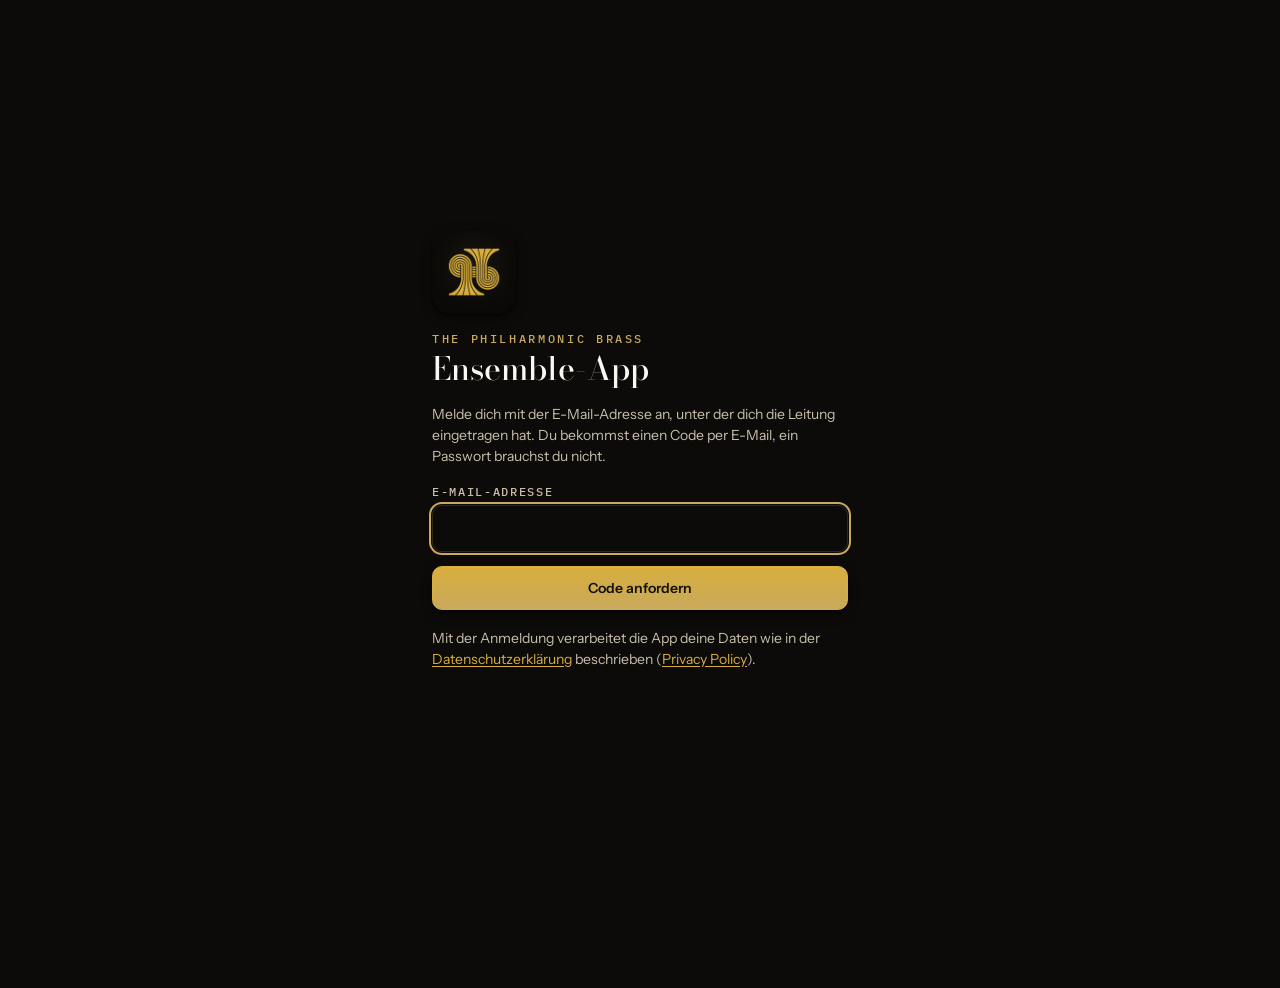
==== commit 32f1f09a: "Version 12 (F-035): Datenschutzerklärung DE/EN, Login-Logo unter der Hauptadresse Co-Authored-By: Cl" ====
--- a/index.html
+++ b/index.html
@@ -408,7 +408,7 @@
   var SB_URL = "https://vibrpjzjwpzifpljjukp.supabase.co";
   var SB_KEY = "sb_publishable_lVHKTlObiihOnrm-724Wdg_oPmVxItB";
   var UI_KEY = "tpb-beta-ui";
-  var VERSION_LABEL = "Version 11 · Stand 31.10.2026";
+  var VERSION_LABEL = "Version 12 · Stand 03.11.2026";
 
   var $ = function (s) { return document.querySelector(s); };
   function esc(s) {
@@ -486,6 +486,8 @@
   var readReqs = [];
   var pendingHash = location.hash || "";
   var APP_ART = /\/beta\//.test(location.pathname) ? "beta" : "haupt";
+  /* Pfad zu den Dateien im Hauptordner (Logo, Datenschutz): unter /beta/ eine Ebene höher */
+  var BASIS = APP_ART === "beta" ? "../" : "";
   var pushOn = false;
   var members = [];
   var emails = {};
@@ -1325,6 +1327,9 @@
       '<section class="sec"><h2 class="sec-h">Als App installieren</h2><ol class="steps">' +
       "<li>iPhone: Seite in Safari öffnen (Link aus WhatsApp oder Mail erst mit „In Safari öffnen“), unten Teilen tippen, „Zum Home-Bildschirm“ wählen.</li>" +
       "<li>Android: Seite in Chrome öffnen, im Menü „App installieren“ wählen.</li></ol></section>" +
+      '<section class="sec"><h2 class="sec-h">Datenschutz</h2><div class="links">' +
+      '<a class="row" href="' + BASIS + 'datenschutz/#de" data-dsgvo="de"><span><b>Datenschutzerklärung</b><span>Welche Daten die App speichert, wer sie sieht, welche Rechte bestehen</span></span></a>' +
+      '<a class="row" href="' + BASIS + 'datenschutz/#en" lang="en" data-dsgvo="en"><span><b>Privacy Policy</b><span>English version</span></span></a></div></section>' +
       '<section class="sec"><h2 class="sec-h">Version</h2><p class="note">' + VERSION_LABEL + " · Daten liegen bei Supabase in Frankfurt.</p></section>";
   }
 
@@ -1409,13 +1414,14 @@
   function renderLogin() {
     var err = login.error ? '<p class="form-error" role="alert">' + esc(login.error) + "</p>" : "";
     var info = login.info ? '<p class="form-ok" role="status">' + esc(login.info) + "</p>" : "";
-    var h = '<div class="login"><img class="login-logo" src="../apple-touch-icon.png?v=3" alt="" width="84" height="84">' +
+    var h = '<div class="login"><img class="login-logo" src="' + BASIS + 'apple-touch-icon.png?v=3" alt="" width="84" height="84">' +
       '<div><p class="eyebrow">The Philharmonic Brass</p><h1>Ensemble-App</h1></div>';
     if (login.step === "email") {
       h += '<p class="note">Melde dich mit der E-Mail-Adresse an, unter der dich die Leitung eingetragen hat. Du bekommst einen Code per E-Mail, ein Passwort brauchst du nicht.</p>' +
         '<form id="f-login" novalidate><div class="fld"><label for="f-email">E-Mail-Adresse</label>' +
         '<input id="f-email" name="email" type="email" inputmode="email" autocomplete="email" autocapitalize="none" spellcheck="false" required value="' + esc(login.email) + '"></div>' +
-        err + info + '<button type="submit" class="btn primary">Code anfordern</button></form>';
+        err + info + '<button type="submit" class="btn primary">Code anfordern</button></form>' +
+        '<p class="note">Mit der Anmeldung verarbeitet die App deine Daten wie in der <a href="' + BASIS + 'datenschutz/#de">Datenschutzerklärung</a> beschrieben (<a href="' + BASIS + 'datenschutz/#en" lang="en">Privacy Policy</a>).</p>';
     } else {
       h += '<p class="note">Wir haben einen Code an <b>' + esc(login.email) + "</b> geschickt. Er kommt meist innerhalb einer Minute, sonst bitte im Spam-Ordner nachsehen.</p>" +
         '<form id="f-code" novalidate><div class="fld"><label for="f-code-in">Code aus der E-Mail</label>' +
@@ -1484,15 +1490,15 @@
     if (phase === "login") { renderLogin(); return; }
     var body;
     if (phase === "noaccess") {
-      body = '<div class="login"><img class="login-logo" src="../apple-touch-icon.png?v=3" alt="" width="84" height="84"><div><p class="eyebrow">The Philharmonic Brass</p><h1>Kein Zugang</h1></div>' +
+      body = '<div class="login"><img class="login-logo" src="' + BASIS + 'apple-touch-icon.png?v=3" alt="" width="84" height="84"><div><p class="eyebrow">The Philharmonic Brass</p><h1>Kein Zugang</h1></div>' +
         '<p class="note">Du bist angemeldet als <b>' + esc(userEmail) + "</b>, aber dieses Konto ist nicht (mehr) für die App freigeschaltet. Bitte wende dich an die Leitung.</p>" +
         '<div class="btns"><button type="button" class="btn" data-action="logout">Abmelden</button></div></div>';
     } else if (phase === "error") {
-      body = '<div class="login"><img class="login-logo" src="../apple-touch-icon.png?v=3" alt="" width="84" height="84"><div><p class="eyebrow">The Philharmonic Brass</p><h1>Gerade nicht erreichbar</h1></div>' +
+      body = '<div class="login"><img class="login-logo" src="' + BASIS + 'apple-touch-icon.png?v=3" alt="" width="84" height="84"><div><p class="eyebrow">The Philharmonic Brass</p><h1>Gerade nicht erreichbar</h1></div>' +
         '<p class="note">' + esc(loadErr || "Die Daten konnten nicht geladen werden.") + "</p>" +
         '<div class="btns"><button type="button" class="btn primary" data-action="reload">Erneut versuchen</button><button type="button" class="btn" data-action="logout">Abmelden</button></div></div>';
     } else {
-      body = '<div class="login"><img class="login-logo" src="../apple-touch-icon.png?v=3" alt="" width="84" height="84"><p class="note" role="status">Lädt …</p></div>';
+      body = '<div class="login"><img class="login-logo" src="' + BASIS + 'apple-touch-icon.png?v=3" alt="" width="84" height="84"><p class="note" role="status">Lädt …</p></div>';
     }
     $("#app").innerHTML = body;
   }
